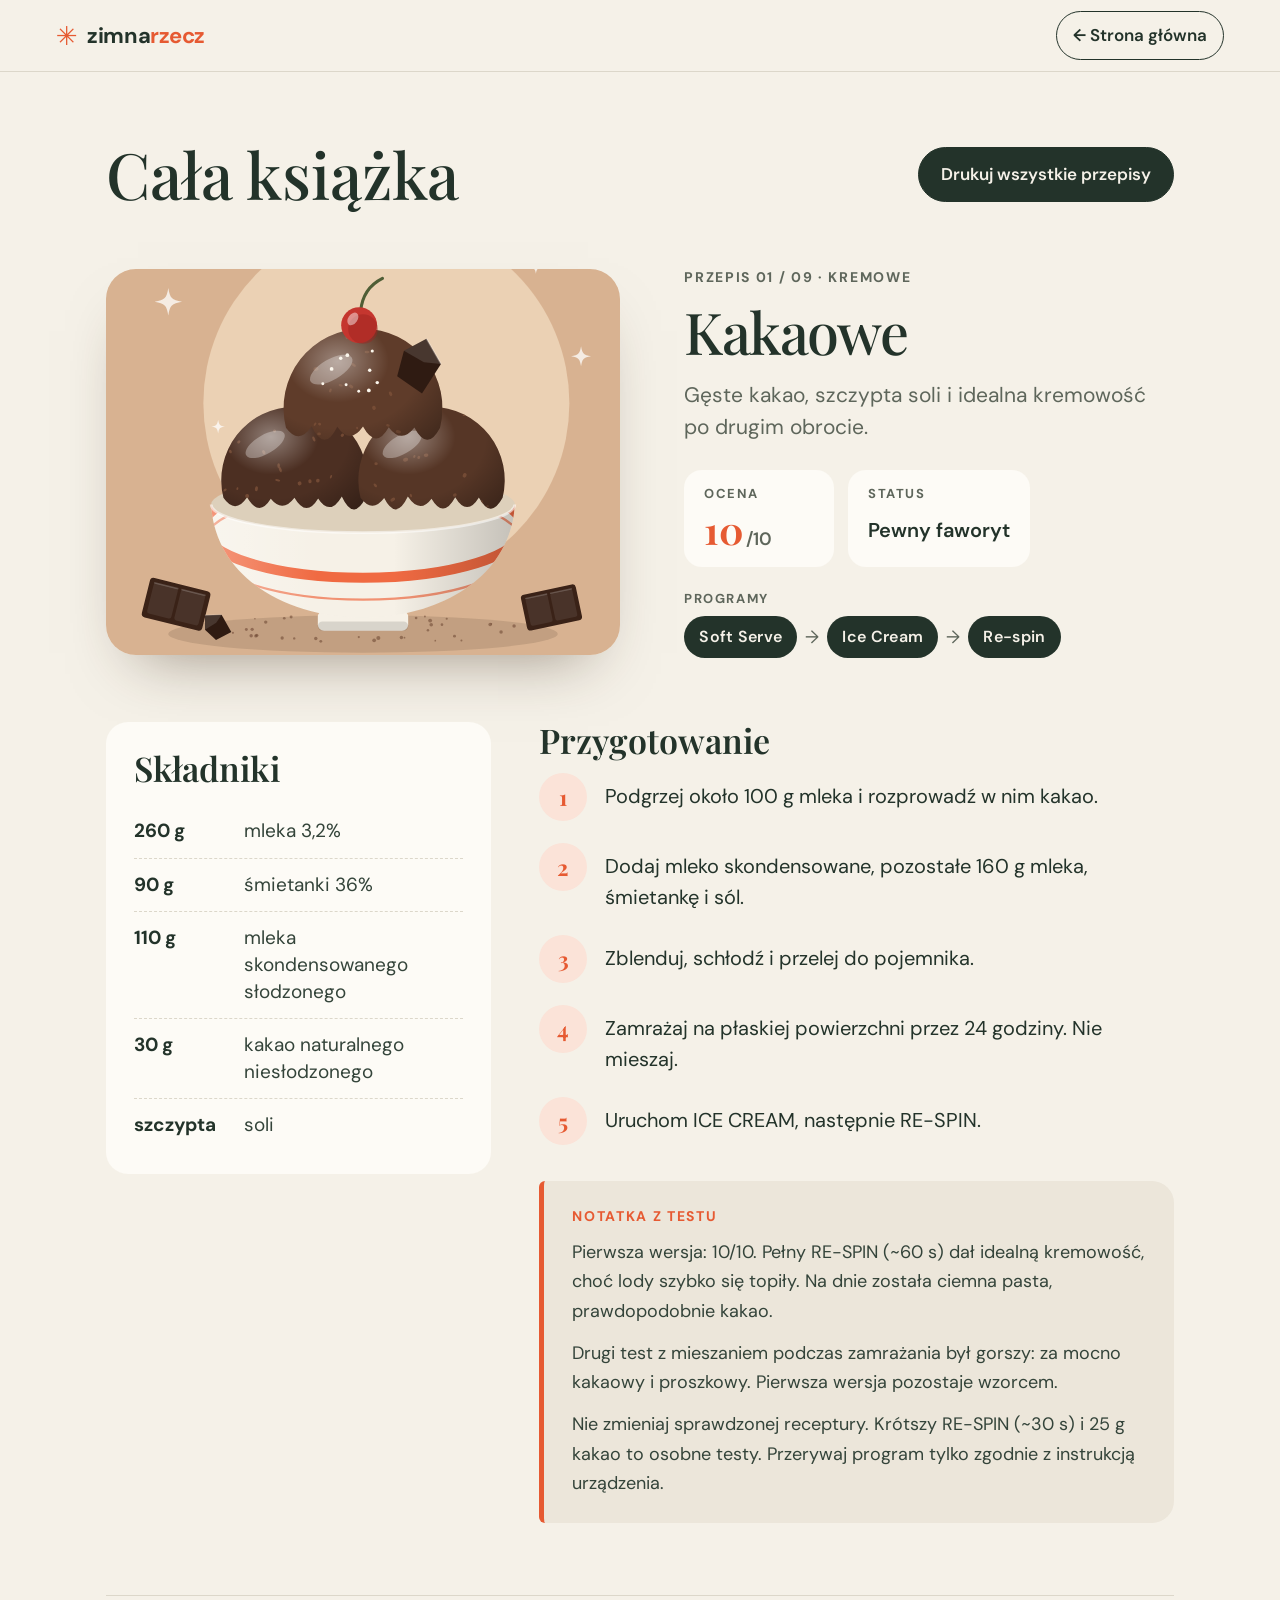
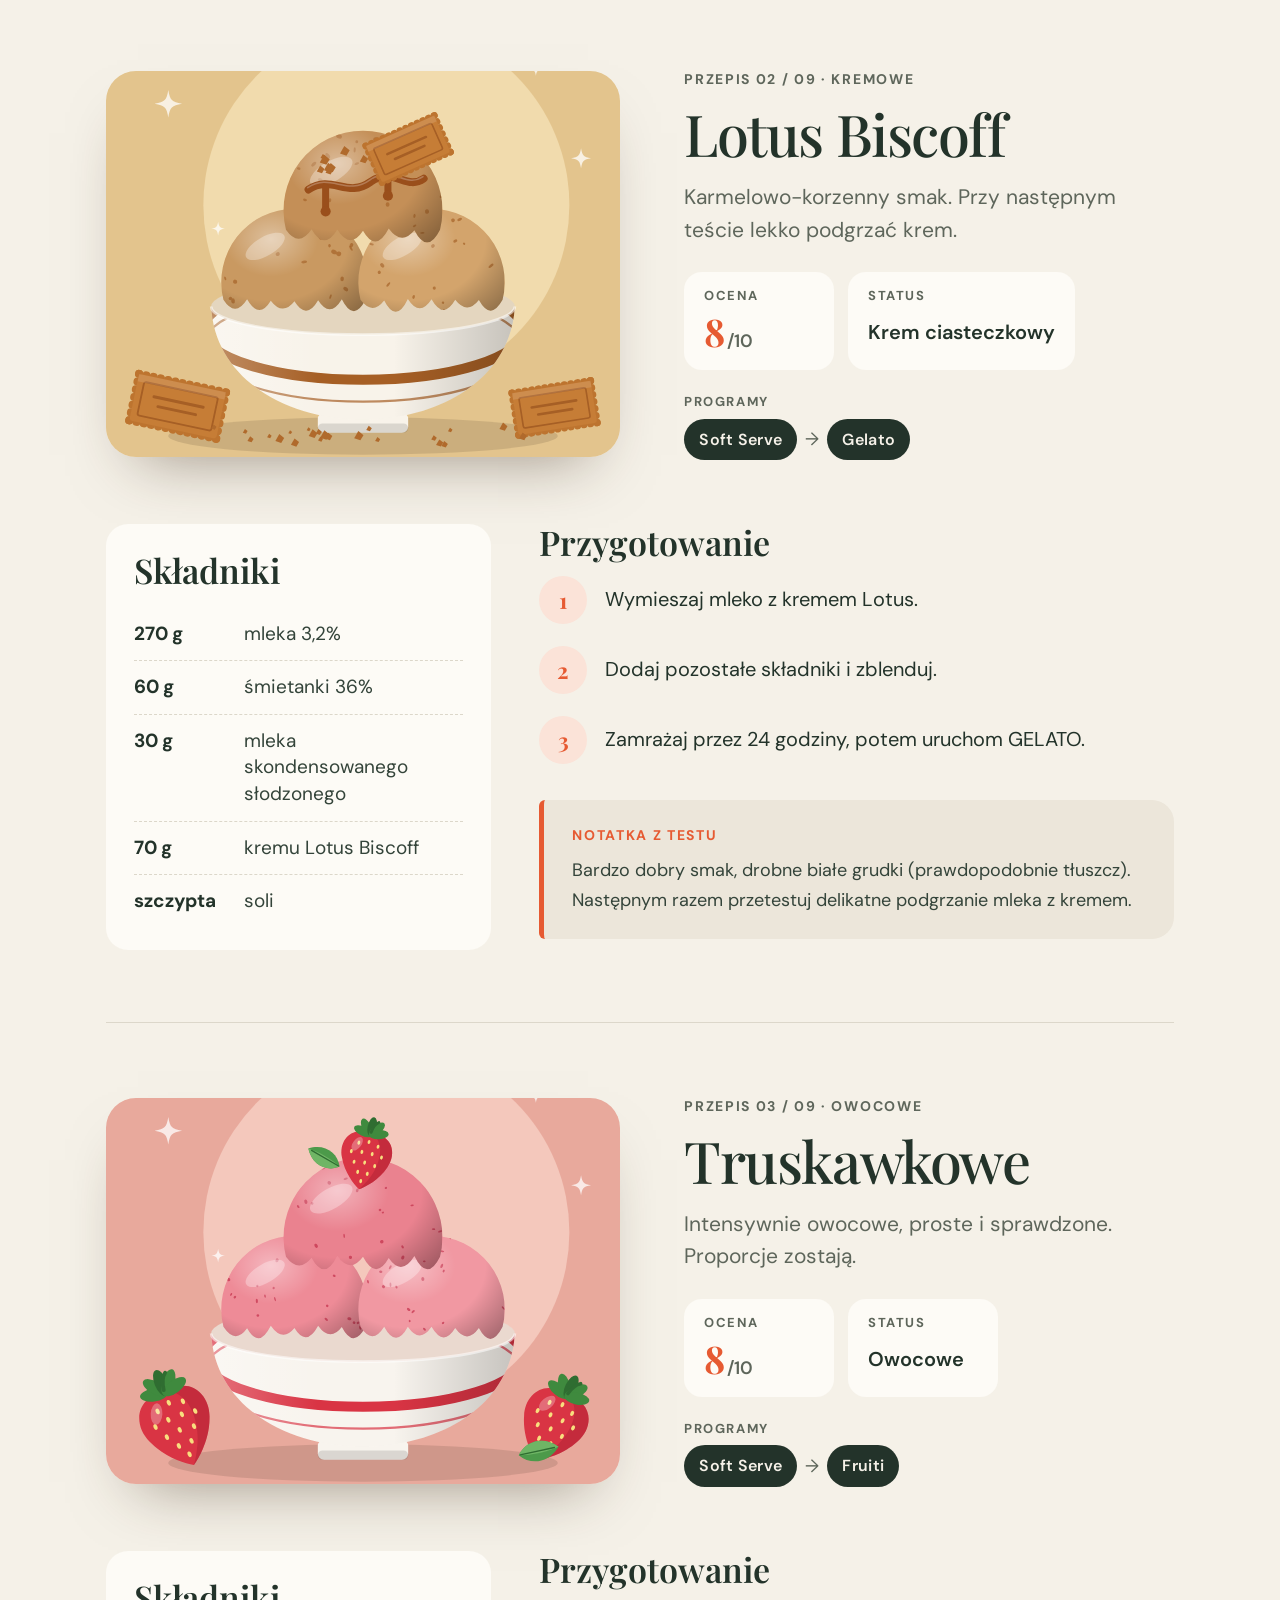
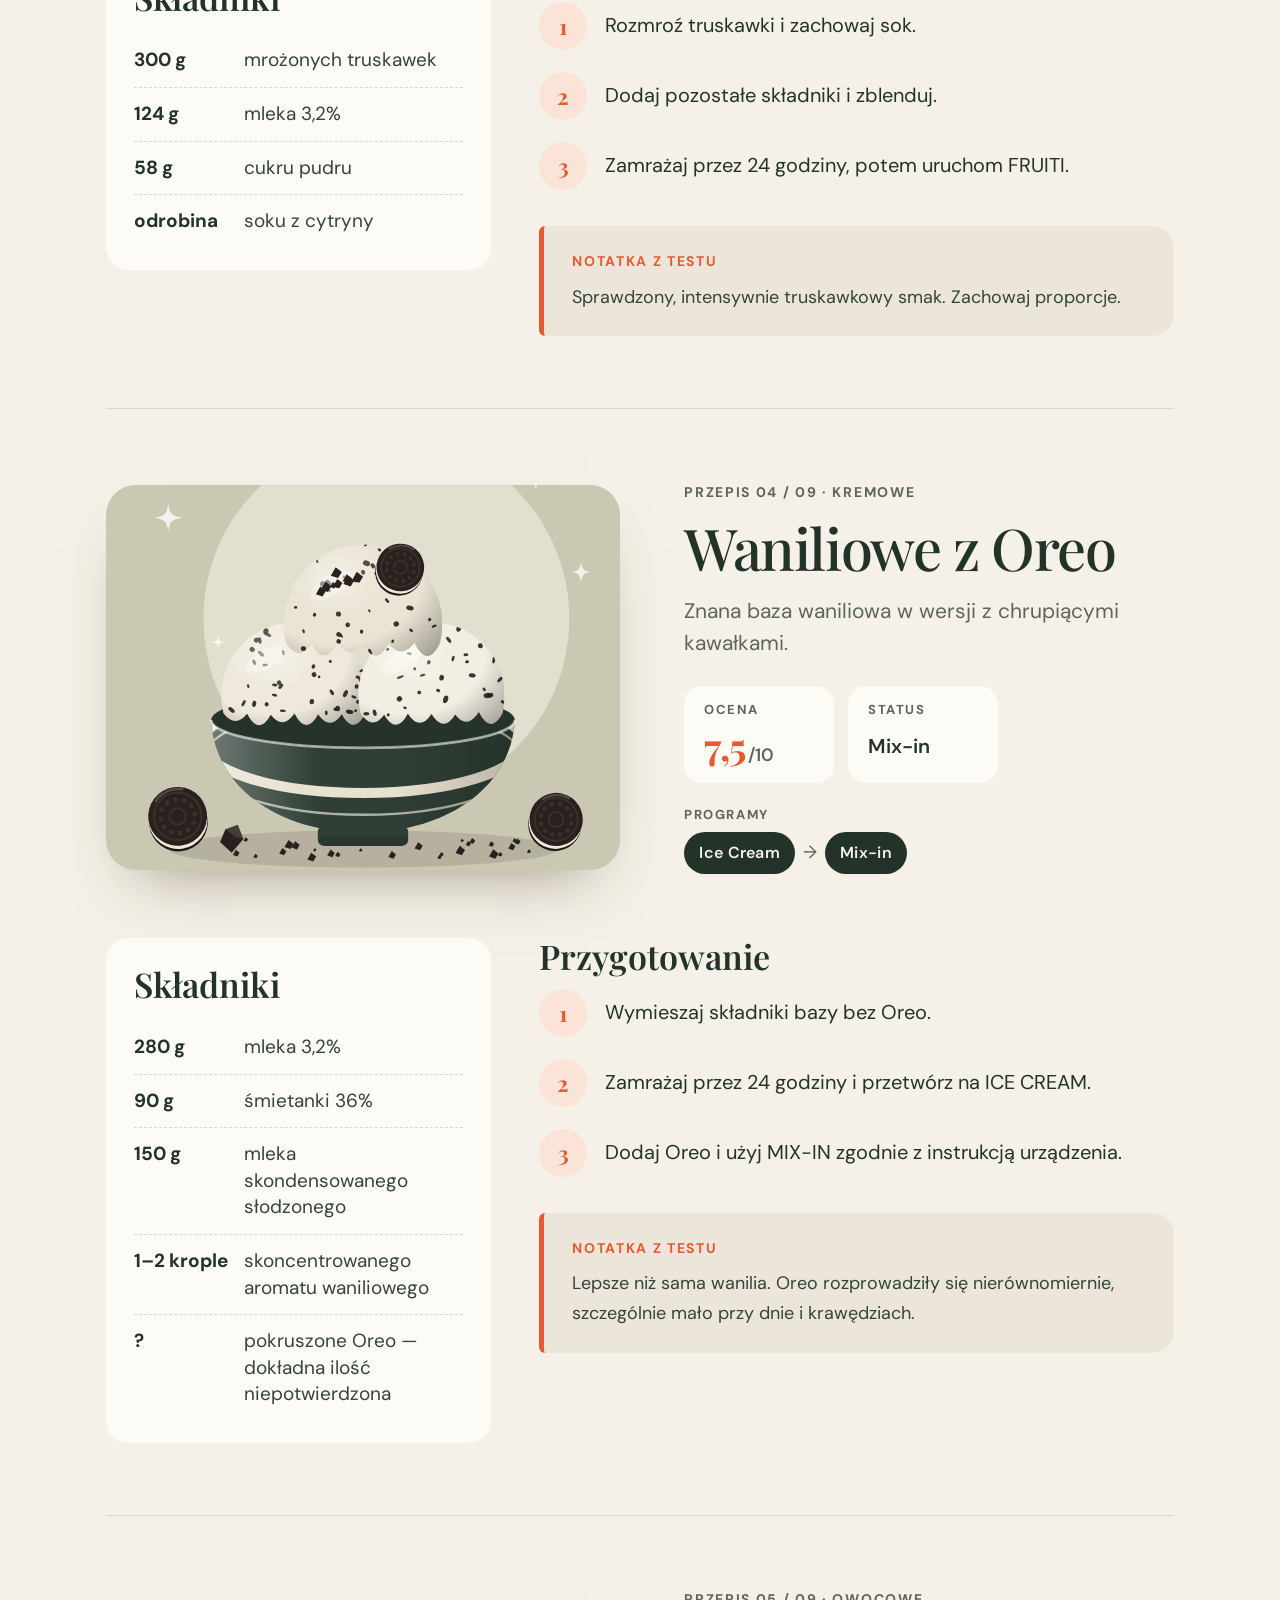
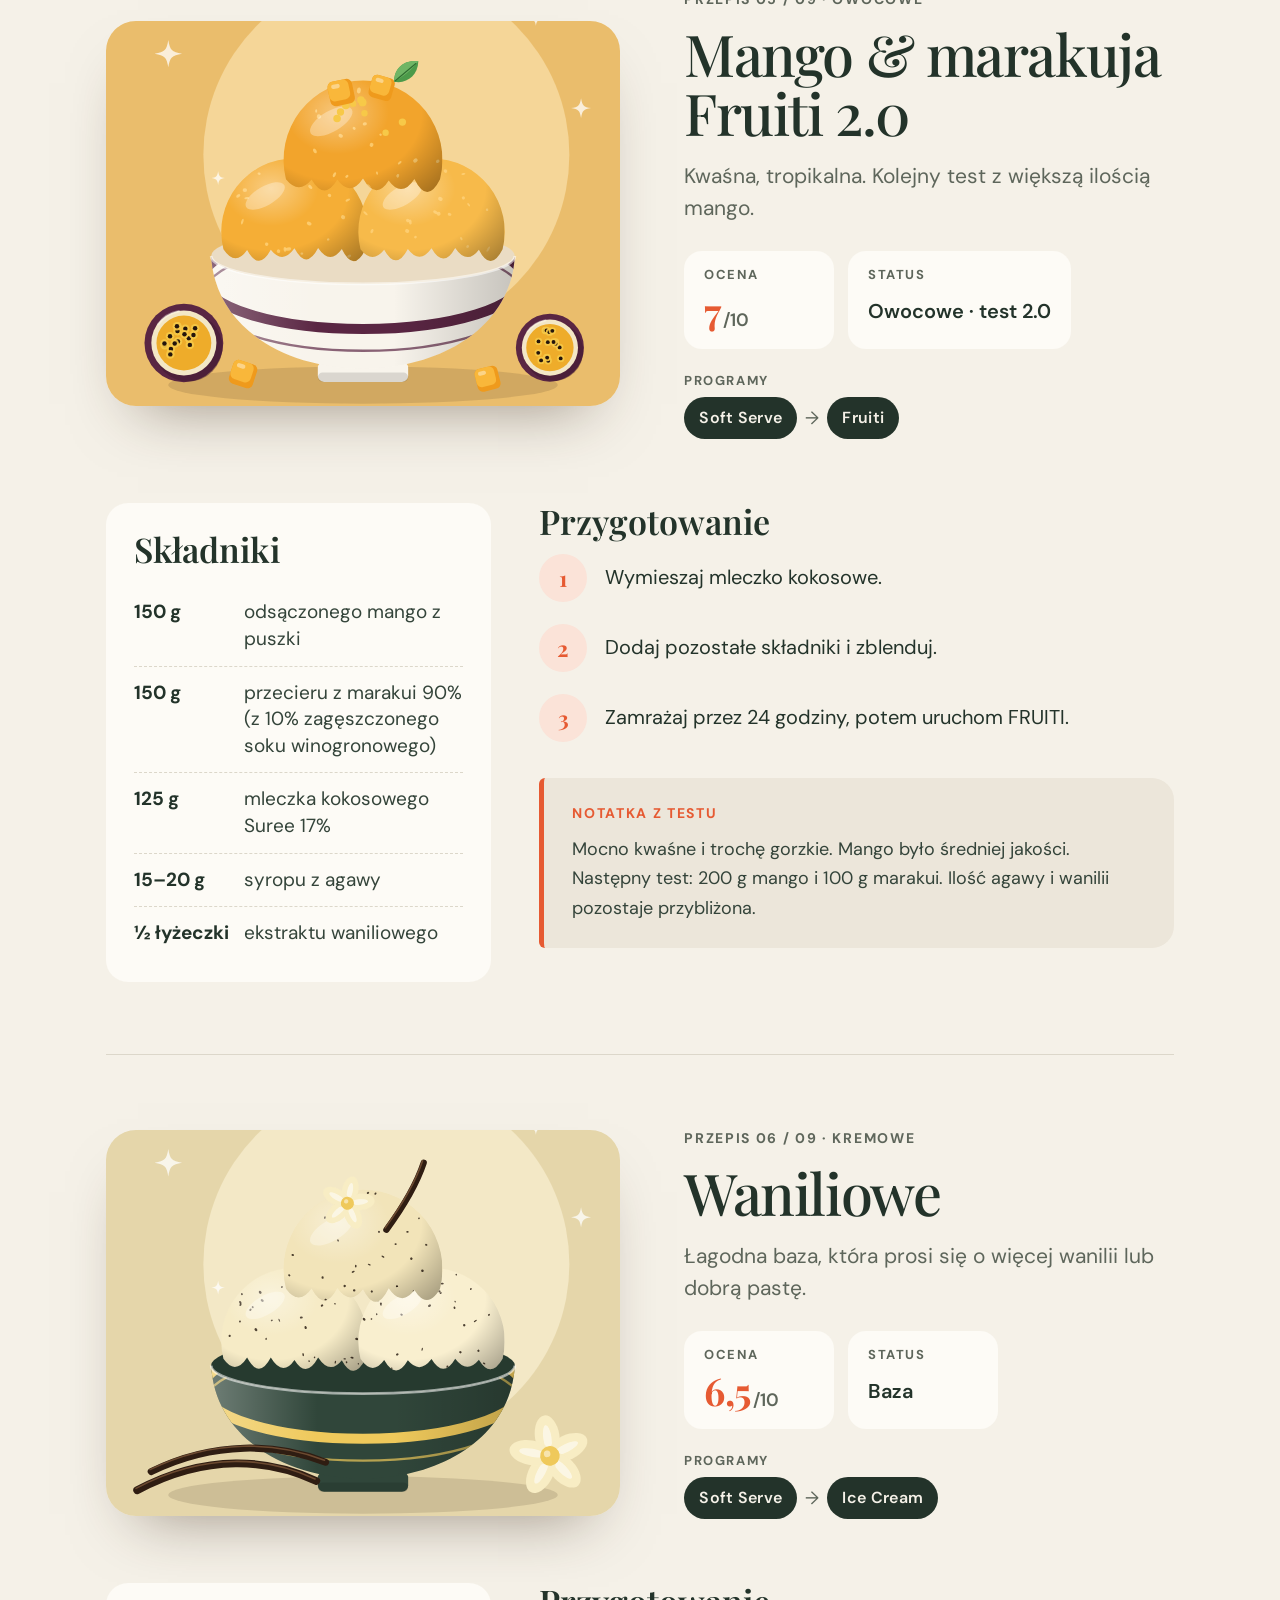
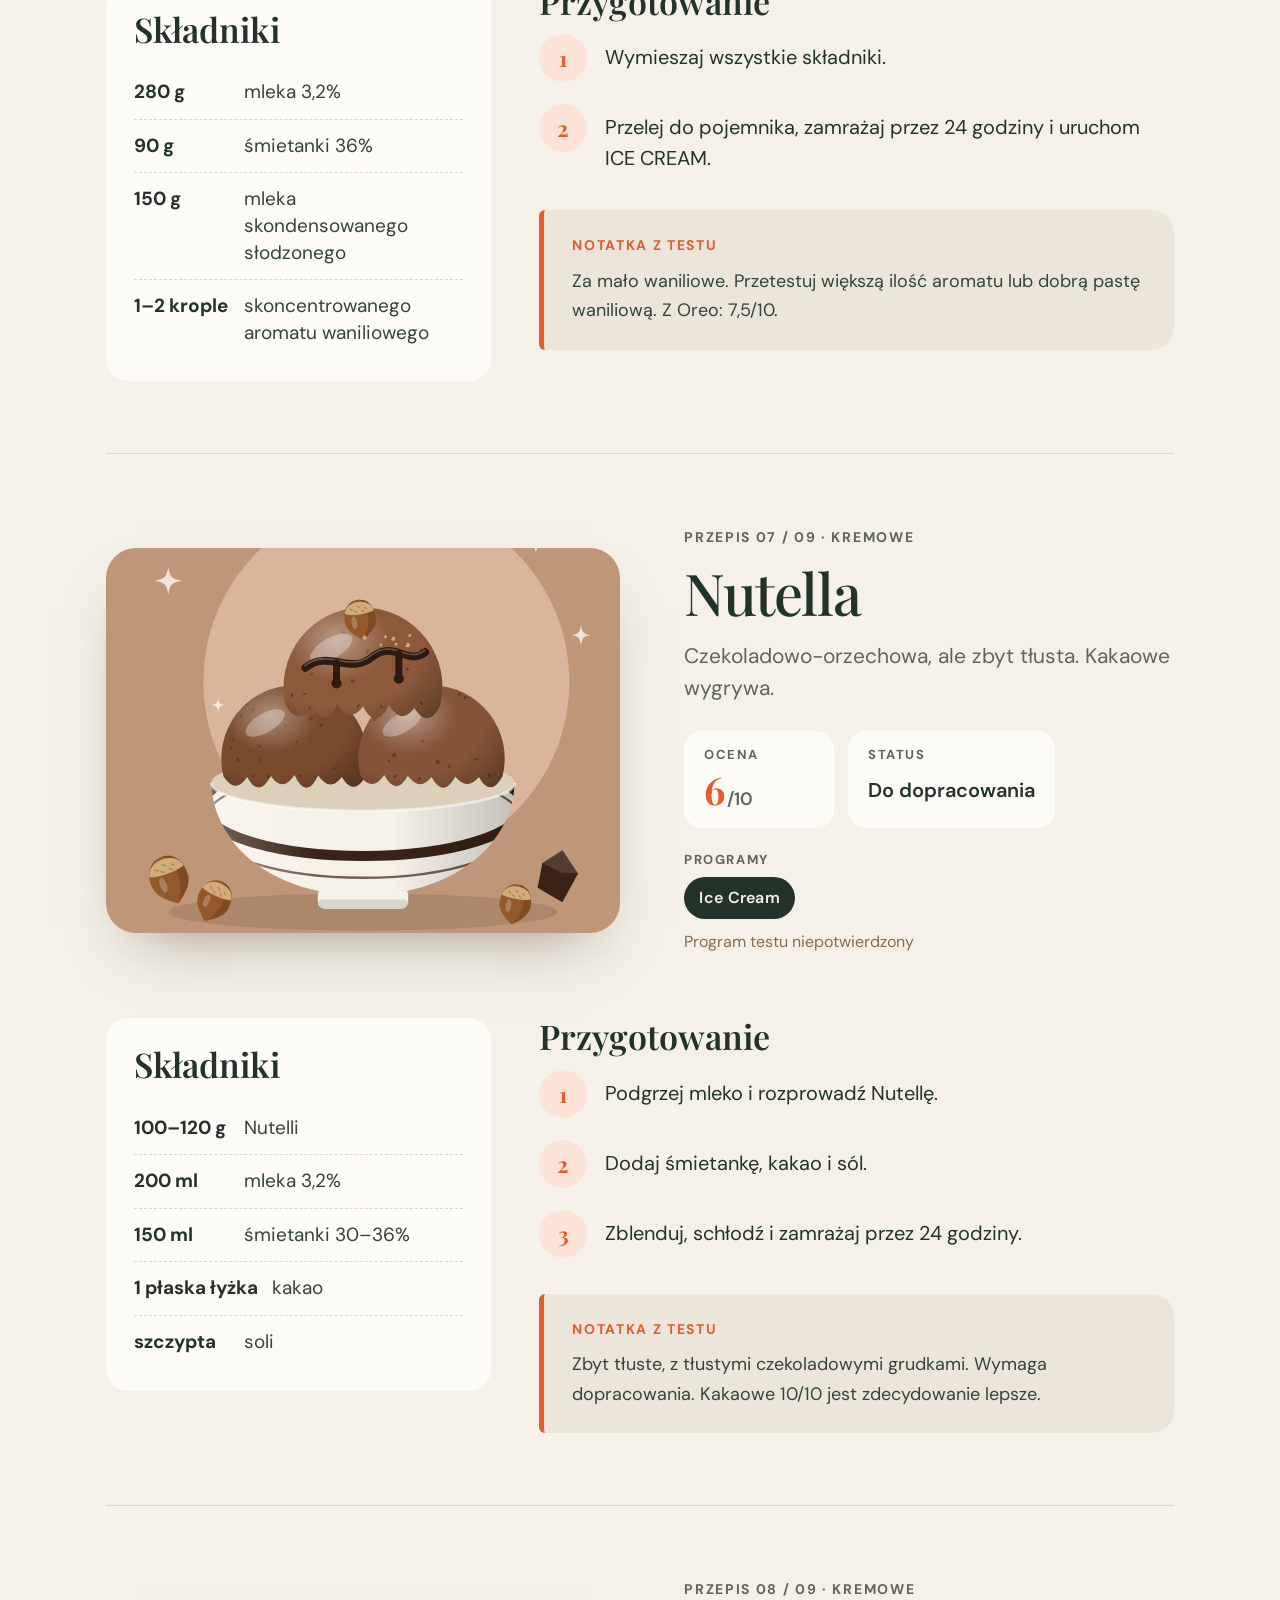
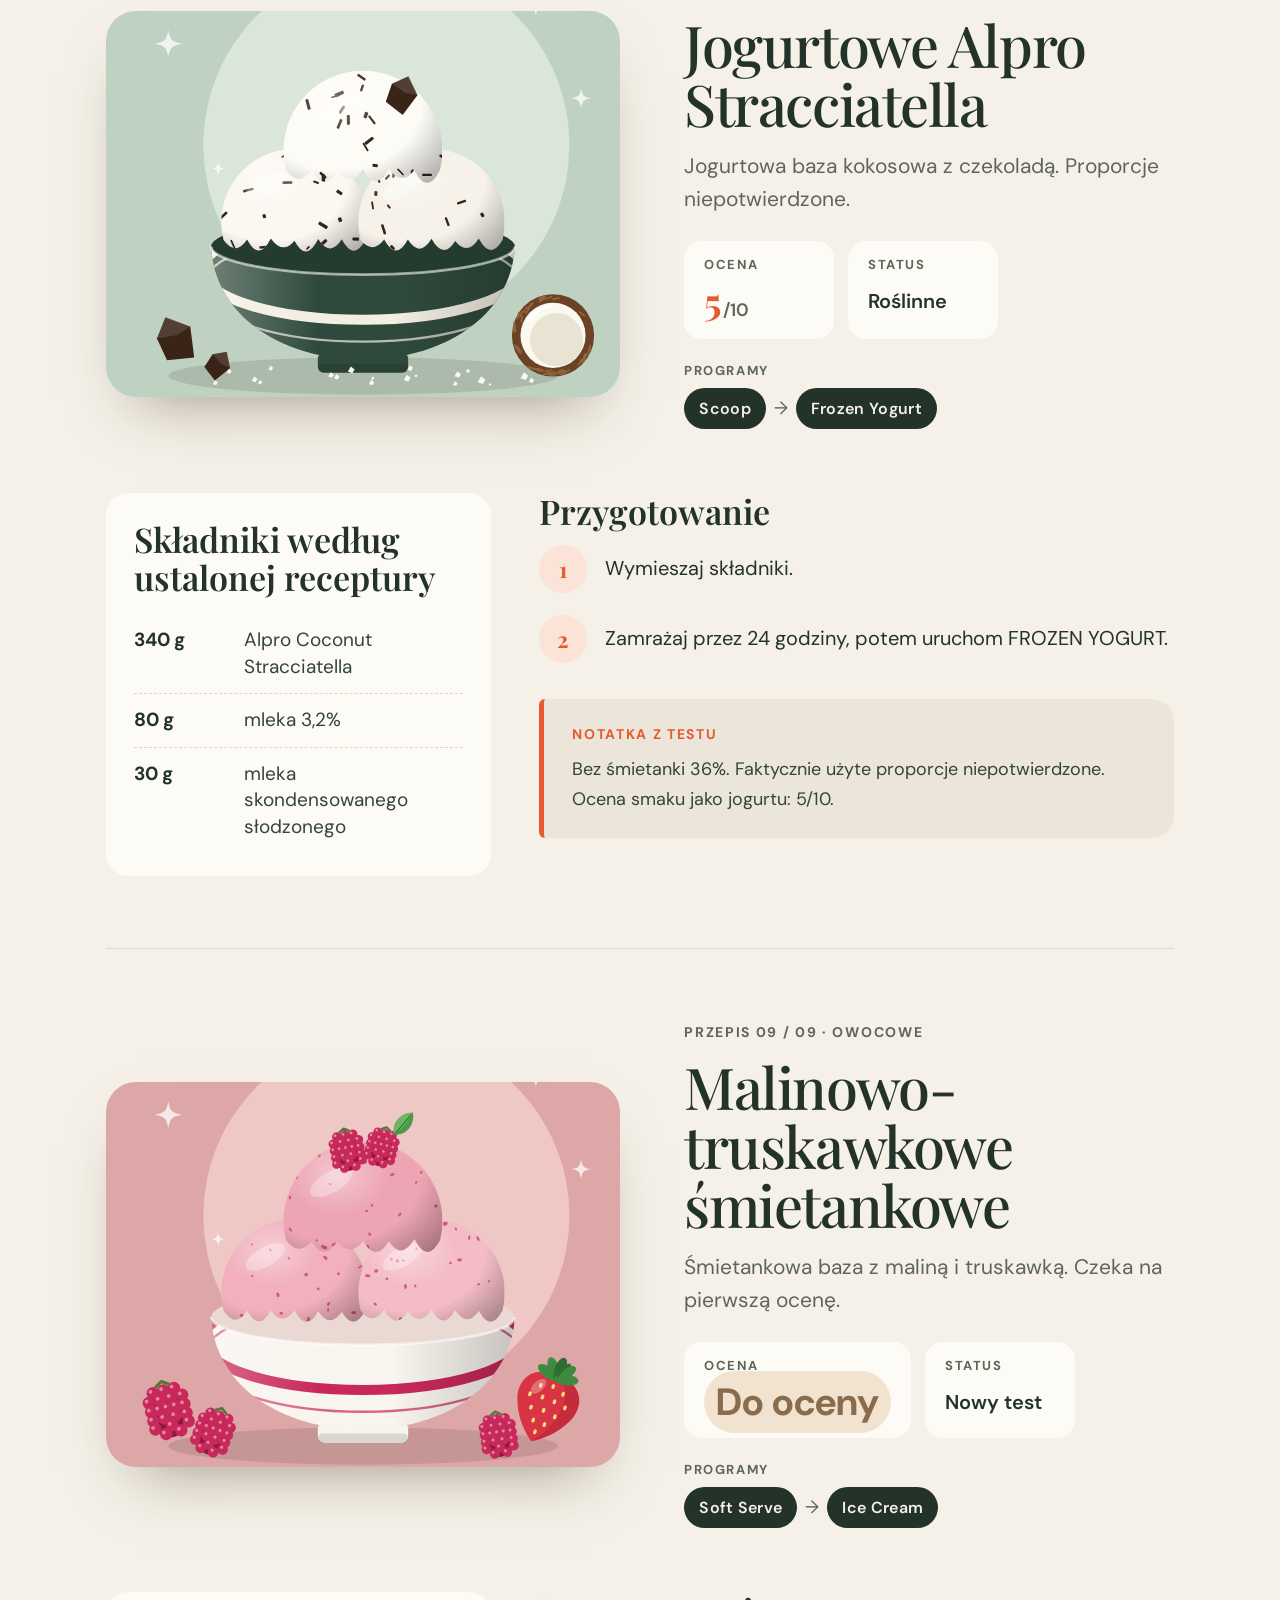
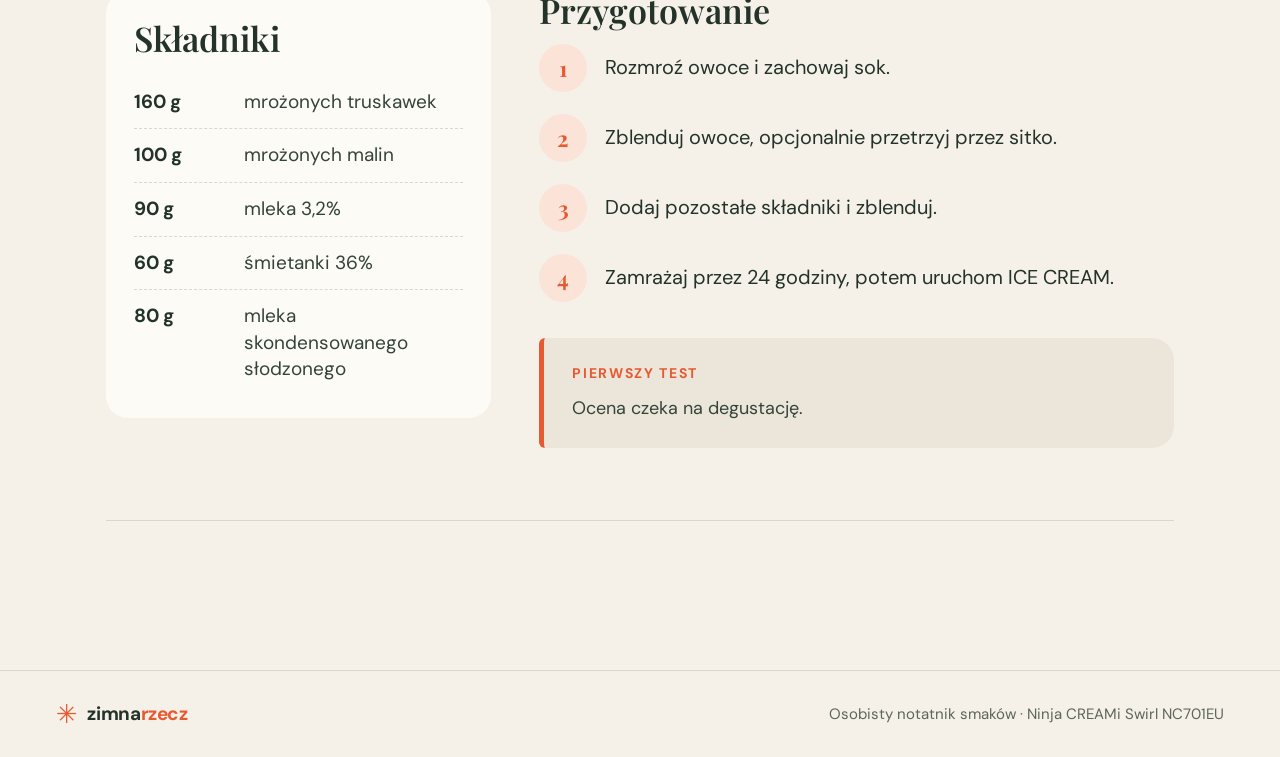
==== ksiazka.html @ de932641 "Give every recipe its own page with illustrations Recipes now live in src/recipes.mjs and build.mjs " ====
<!doctype html>
<html lang="pl">
<head>
  <meta charset="utf-8">
  <meta name="viewport" content="width=device-width, initial-scale=1">
  <meta name="robots" content="noindex, nofollow">
  <meta name="theme-color" content="#f5f1e8">
  <meta name="description" content="Wszystkie przepisy na jednej stronie do druku.">
  <title>Cała książka — książka lodów</title>
  <link rel="icon" href="/img/kakaowe.svg" type="image/svg+xml">
  <link rel="preconnect" href="https://fonts.googleapis.com">
  <link rel="preconnect" href="https://fonts.gstatic.com" crossorigin>
  <link href="https://fonts.googleapis.com/css2?family=DM+Sans:opsz,wght@9..40,400;9..40,500;9..40,600;9..40,700&family=Playfair+Display:ital,wght@0,500;0,600;0,700;1,500&display=swap" rel="stylesheet">
  <link rel="stylesheet" href="/style.css">
</head>
<body class="is-book">

  <header class="topbar">
    <a class="brand" href="/" aria-label="Książka lodów, strona główna"><span class="brand-mark" aria-hidden="true">✳</span><span>zimna<em>rzecz</em></span></a>
    <a class="back" href="/"><span aria-hidden="true">←</span> Strona główna</a>
  </header>
  <main class="book">
    <div class="book-head">
      <h1>Cała książka</h1>
      <button class="button-solid" type="button" data-print>Drukuj wszystkie przepisy</button>
    </div>
    <article class="recipe" id="kakaowe">
    <header class="recipe-hero">
      <div class="recipe-art"><img src="/img/kakaowe.svg" alt="Ilustracja: Kakaowe" width="800" height="600"></div>
      <div class="recipe-intro">
        <p class="eyebrow">Przepis 01 / 09 · Kremowe</p>
        <h2 class="recipe-title">Kakaowe</h2>
        <p class="recipe-lede">Gęste kakao, szczypta soli i idealna kremowość po drugim obrocie.</p>
        <div class="recipe-facts">
          <div class="fact"><span class="fact-label">Ocena</span><span class="score">10<small>/10</small></span></div>
          <div class="fact"><span class="fact-label">Status</span><span class="fact-value">Pewny faworyt</span></div>
        </div>
        <div class="programs"><span class="fact-label">Programy</span><div class="chips"><span class="chip">Soft Serve</span><span class="chip-arrow" aria-hidden="true">→</span><span class="chip">Ice Cream</span><span class="chip-arrow" aria-hidden="true">→</span><span class="chip">Re-spin</span></div></div>
      </div>
    </header>

    <div class="recipe-body">
      <section class="panel ingredients">
        <h2>Składniki</h2>
        <ul class="ing-list">
          <li><span class="ing-amount">260 g</span><span class="ing-item">mleka 3,2%</span></li>
          <li><span class="ing-amount">90 g</span><span class="ing-item">śmietanki 36%</span></li>
          <li><span class="ing-amount">110 g</span><span class="ing-item">mleka skondensowanego słodzonego</span></li>
          <li><span class="ing-amount">30 g</span><span class="ing-item">kakao naturalnego niesłodzonego</span></li>
          <li><span class="ing-amount">szczypta</span><span class="ing-item">soli</span></li>
        </ul>
        
      </section>
      <section class="method">
        <h2>Przygotowanie</h2>
        <ol class="steps">
          <li><span>Podgrzej około 100 g mleka i rozprowadź w nim kakao.</span></li>
          <li><span>Dodaj mleko skondensowane, pozostałe 160 g mleka, śmietankę i sól.</span></li>
          <li><span>Zblenduj, schłodź i przelej do pojemnika.</span></li>
          <li><span>Zamrażaj na płaskiej powierzchni przez 24 godziny. Nie mieszaj.</span></li>
          <li><span>Uruchom ICE CREAM, następnie RE-SPIN.</span></li>
        </ol>
        <aside class="note">
          <h3>Notatka z testu</h3>
          <p>Pierwsza wersja: 10/10. Pełny RE-SPIN (~60 s) dał idealną kremowość, choć lody szybko się topiły. Na dnie została ciemna pasta, prawdopodobnie kakao.</p>
          <p>Drugi test z mieszaniem podczas zamrażania był gorszy: za mocno kakaowy i proszkowy. Pierwsza wersja pozostaje wzorcem.</p>
          <p>Nie zmieniaj sprawdzonej receptury. Krótszy RE-SPIN (~30 s) i 25 g kakao to osobne testy. Przerywaj program tylko zgodnie z instrukcją urządzenia.</p>
        </aside>
      </section>
    </div>
  </article>
    <article class="recipe" id="lotus">
    <header class="recipe-hero">
      <div class="recipe-art"><img src="/img/lotus.svg" alt="Ilustracja: Lotus Biscoff" width="800" height="600"></div>
      <div class="recipe-intro">
        <p class="eyebrow">Przepis 02 / 09 · Kremowe</p>
        <h2 class="recipe-title">Lotus Biscoff</h2>
        <p class="recipe-lede">Karmelowo-korzenny smak. Przy następnym teście lekko podgrzać krem.</p>
        <div class="recipe-facts">
          <div class="fact"><span class="fact-label">Ocena</span><span class="score">8<small>/10</small></span></div>
          <div class="fact"><span class="fact-label">Status</span><span class="fact-value">Krem ciasteczkowy</span></div>
        </div>
        <div class="programs"><span class="fact-label">Programy</span><div class="chips"><span class="chip">Soft Serve</span><span class="chip-arrow" aria-hidden="true">→</span><span class="chip">Gelato</span></div></div>
      </div>
    </header>

    <div class="recipe-body">
      <section class="panel ingredients">
        <h2>Składniki</h2>
        <ul class="ing-list">
          <li><span class="ing-amount">270 g</span><span class="ing-item">mleka 3,2%</span></li>
          <li><span class="ing-amount">60 g</span><span class="ing-item">śmietanki 36%</span></li>
          <li><span class="ing-amount">30 g</span><span class="ing-item">mleka skondensowanego słodzonego</span></li>
          <li><span class="ing-amount">70 g</span><span class="ing-item">kremu Lotus Biscoff</span></li>
          <li><span class="ing-amount">szczypta</span><span class="ing-item">soli</span></li>
        </ul>
        
      </section>
      <section class="method">
        <h2>Przygotowanie</h2>
        <ol class="steps">
          <li><span>Wymieszaj mleko z kremem Lotus.</span></li>
          <li><span>Dodaj pozostałe składniki i zblenduj.</span></li>
          <li><span>Zamrażaj przez 24 godziny, potem uruchom GELATO.</span></li>
        </ol>
        <aside class="note">
          <h3>Notatka z testu</h3>
          <p>Bardzo dobry smak, drobne białe grudki (prawdopodobnie tłuszcz). Następnym razem przetestuj delikatne podgrzanie mleka z kremem.</p>
        </aside>
      </section>
    </div>
  </article>
    <article class="recipe" id="truskawkowe">
    <header class="recipe-hero">
      <div class="recipe-art"><img src="/img/truskawkowe.svg" alt="Ilustracja: Truskawkowe" width="800" height="600"></div>
      <div class="recipe-intro">
        <p class="eyebrow">Przepis 03 / 09 · Owocowe</p>
        <h2 class="recipe-title">Truskawkowe</h2>
        <p class="recipe-lede">Intensywnie owocowe, proste i sprawdzone. Proporcje zostają.</p>
        <div class="recipe-facts">
          <div class="fact"><span class="fact-label">Ocena</span><span class="score">8<small>/10</small></span></div>
          <div class="fact"><span class="fact-label">Status</span><span class="fact-value">Owocowe</span></div>
        </div>
        <div class="programs"><span class="fact-label">Programy</span><div class="chips"><span class="chip">Soft Serve</span><span class="chip-arrow" aria-hidden="true">→</span><span class="chip">Fruiti</span></div></div>
      </div>
    </header>

    <div class="recipe-body">
      <section class="panel ingredients">
        <h2>Składniki</h2>
        <ul class="ing-list">
          <li><span class="ing-amount">300 g</span><span class="ing-item">mrożonych truskawek</span></li>
          <li><span class="ing-amount">124 g</span><span class="ing-item">mleka 3,2%</span></li>
          <li><span class="ing-amount">58 g</span><span class="ing-item">cukru pudru</span></li>
          <li><span class="ing-amount">odrobina</span><span class="ing-item">soku z cytryny</span></li>
        </ul>
        
      </section>
      <section class="method">
        <h2>Przygotowanie</h2>
        <ol class="steps">
          <li><span>Rozmroź truskawki i zachowaj sok.</span></li>
          <li><span>Dodaj pozostałe składniki i zblenduj.</span></li>
          <li><span>Zamrażaj przez 24 godziny, potem uruchom FRUITI.</span></li>
        </ol>
        <aside class="note">
          <h3>Notatka z testu</h3>
          <p>Sprawdzony, intensywnie truskawkowy smak. Zachowaj proporcje.</p>
        </aside>
      </section>
    </div>
  </article>
    <article class="recipe" id="oreo">
    <header class="recipe-hero">
      <div class="recipe-art"><img src="/img/oreo.svg" alt="Ilustracja: Waniliowe z Oreo" width="800" height="600"></div>
      <div class="recipe-intro">
        <p class="eyebrow">Przepis 04 / 09 · Kremowe</p>
        <h2 class="recipe-title">Waniliowe z Oreo</h2>
        <p class="recipe-lede">Znana baza waniliowa w wersji z chrupiącymi kawałkami.</p>
        <div class="recipe-facts">
          <div class="fact"><span class="fact-label">Ocena</span><span class="score">7,5<small>/10</small></span></div>
          <div class="fact"><span class="fact-label">Status</span><span class="fact-value">Mix-in</span></div>
        </div>
        <div class="programs"><span class="fact-label">Programy</span><div class="chips"><span class="chip">Ice Cream</span><span class="chip-arrow" aria-hidden="true">→</span><span class="chip">Mix-in</span></div></div>
      </div>
    </header>

    <div class="recipe-body">
      <section class="panel ingredients">
        <h2>Składniki</h2>
        <ul class="ing-list">
          <li><span class="ing-amount">280 g</span><span class="ing-item">mleka 3,2%</span></li>
          <li><span class="ing-amount">90 g</span><span class="ing-item">śmietanki 36%</span></li>
          <li><span class="ing-amount">150 g</span><span class="ing-item">mleka skondensowanego słodzonego</span></li>
          <li><span class="ing-amount">1–2 krople</span><span class="ing-item">skoncentrowanego aromatu waniliowego</span></li>
          <li><span class="ing-amount">?</span><span class="ing-item">pokruszone Oreo — dokładna ilość niepotwierdzona</span></li>
        </ul>
        
      </section>
      <section class="method">
        <h2>Przygotowanie</h2>
        <ol class="steps">
          <li><span>Wymieszaj składniki bazy bez Oreo.</span></li>
          <li><span>Zamrażaj przez 24 godziny i przetwórz na ICE CREAM.</span></li>
          <li><span>Dodaj Oreo i użyj MIX-IN zgodnie z instrukcją urządzenia.</span></li>
        </ol>
        <aside class="note">
          <h3>Notatka z testu</h3>
          <p>Lepsze niż sama wanilia. Oreo rozprowadziły się nierównomiernie, szczególnie mało przy dnie i krawędziach.</p>
        </aside>
      </section>
    </div>
  </article>
    <article class="recipe" id="mango">
    <header class="recipe-hero">
      <div class="recipe-art"><img src="/img/mango.svg" alt="Ilustracja: Mango &amp; marakuja" width="800" height="600"></div>
      <div class="recipe-intro">
        <p class="eyebrow">Przepis 05 / 09 · Owocowe</p>
        <h2 class="recipe-title">Mango &amp; marakuja Fruiti 2.0</h2>
        <p class="recipe-lede">Kwaśna, tropikalna. Kolejny test z większą ilością mango.</p>
        <div class="recipe-facts">
          <div class="fact"><span class="fact-label">Ocena</span><span class="score">7<small>/10</small></span></div>
          <div class="fact"><span class="fact-label">Status</span><span class="fact-value">Owocowe · test 2.0</span></div>
        </div>
        <div class="programs"><span class="fact-label">Programy</span><div class="chips"><span class="chip">Soft Serve</span><span class="chip-arrow" aria-hidden="true">→</span><span class="chip">Fruiti</span></div></div>
      </div>
    </header>

    <div class="recipe-body">
      <section class="panel ingredients">
        <h2>Składniki</h2>
        <ul class="ing-list">
          <li><span class="ing-amount">150 g</span><span class="ing-item">odsączonego mango z puszki</span></li>
          <li><span class="ing-amount">150 g</span><span class="ing-item">przecieru z marakui 90% (z 10% zagęszczonego soku winogronowego)</span></li>
          <li><span class="ing-amount">125 g</span><span class="ing-item">mleczka kokosowego Suree 17%</span></li>
          <li><span class="ing-amount">15–20 g</span><span class="ing-item">syropu z agawy</span></li>
          <li><span class="ing-amount">½ łyżeczki</span><span class="ing-item">ekstraktu waniliowego</span></li>
        </ul>
        
      </section>
      <section class="method">
        <h2>Przygotowanie</h2>
        <ol class="steps">
          <li><span>Wymieszaj mleczko kokosowe.</span></li>
          <li><span>Dodaj pozostałe składniki i zblenduj.</span></li>
          <li><span>Zamrażaj przez 24 godziny, potem uruchom FRUITI.</span></li>
        </ol>
        <aside class="note">
          <h3>Notatka z testu</h3>
          <p>Mocno kwaśne i trochę gorzkie. Mango było średniej jakości. Następny test: 200 g mango i 100 g marakui. Ilość agawy i wanilii pozostaje przybliżona.</p>
        </aside>
      </section>
    </div>
  </article>
    <article class="recipe" id="wanilia">
    <header class="recipe-hero">
      <div class="recipe-art"><img src="/img/wanilia.svg" alt="Ilustracja: Waniliowe" width="800" height="600"></div>
      <div class="recipe-intro">
        <p class="eyebrow">Przepis 06 / 09 · Kremowe</p>
        <h2 class="recipe-title">Waniliowe</h2>
        <p class="recipe-lede">Łagodna baza, która prosi się o więcej wanilii lub dobrą pastę.</p>
        <div class="recipe-facts">
          <div class="fact"><span class="fact-label">Ocena</span><span class="score">6,5<small>/10</small></span></div>
          <div class="fact"><span class="fact-label">Status</span><span class="fact-value">Baza</span></div>
        </div>
        <div class="programs"><span class="fact-label">Programy</span><div class="chips"><span class="chip">Soft Serve</span><span class="chip-arrow" aria-hidden="true">→</span><span class="chip">Ice Cream</span></div></div>
      </div>
    </header>

    <div class="recipe-body">
      <section class="panel ingredients">
        <h2>Składniki</h2>
        <ul class="ing-list">
          <li><span class="ing-amount">280 g</span><span class="ing-item">mleka 3,2%</span></li>
          <li><span class="ing-amount">90 g</span><span class="ing-item">śmietanki 36%</span></li>
          <li><span class="ing-amount">150 g</span><span class="ing-item">mleka skondensowanego słodzonego</span></li>
          <li><span class="ing-amount">1–2 krople</span><span class="ing-item">skoncentrowanego aromatu waniliowego</span></li>
        </ul>
        
      </section>
      <section class="method">
        <h2>Przygotowanie</h2>
        <ol class="steps">
          <li><span>Wymieszaj wszystkie składniki.</span></li>
          <li><span>Przelej do pojemnika, zamrażaj przez 24 godziny i uruchom ICE CREAM.</span></li>
        </ol>
        <aside class="note">
          <h3>Notatka z testu</h3>
          <p>Za mało waniliowe. Przetestuj większą ilość aromatu lub dobrą pastę waniliową. Z Oreo: 7,5/10.</p>
        </aside>
      </section>
    </div>
  </article>
    <article class="recipe" id="nutella">
    <header class="recipe-hero">
      <div class="recipe-art"><img src="/img/nutella.svg" alt="Ilustracja: Nutella" width="800" height="600"></div>
      <div class="recipe-intro">
        <p class="eyebrow">Przepis 07 / 09 · Kremowe</p>
        <h2 class="recipe-title">Nutella</h2>
        <p class="recipe-lede">Czekoladowo-orzechowa, ale zbyt tłusta. Kakaowe wygrywa.</p>
        <div class="recipe-facts">
          <div class="fact"><span class="fact-label">Ocena</span><span class="score">6<small>/10</small></span></div>
          <div class="fact"><span class="fact-label">Status</span><span class="fact-value">Do dopracowania</span></div>
        </div>
        <div class="programs"><span class="fact-label">Programy</span><div class="chips"><span class="chip">Ice Cream</span></div><p class="program-note">Program testu niepotwierdzony</p></div>
      </div>
    </header>

    <div class="recipe-body">
      <section class="panel ingredients">
        <h2>Składniki</h2>
        <ul class="ing-list">
          <li><span class="ing-amount">100–120 g</span><span class="ing-item">Nutelli</span></li>
          <li><span class="ing-amount">200 ml</span><span class="ing-item">mleka 3,2%</span></li>
          <li><span class="ing-amount">150 ml</span><span class="ing-item">śmietanki 30–36%</span></li>
          <li><span class="ing-amount">1 płaska łyżka</span><span class="ing-item">kakao</span></li>
          <li><span class="ing-amount">szczypta</span><span class="ing-item">soli</span></li>
        </ul>
        
      </section>
      <section class="method">
        <h2>Przygotowanie</h2>
        <ol class="steps">
          <li><span>Podgrzej mleko i rozprowadź Nutellę.</span></li>
          <li><span>Dodaj śmietankę, kakao i sól.</span></li>
          <li><span>Zblenduj, schłodź i zamrażaj przez 24 godziny.</span></li>
        </ol>
        <aside class="note">
          <h3>Notatka z testu</h3>
          <p>Zbyt tłuste, z tłustymi czekoladowymi grudkami. Wymaga dopracowania. Kakaowe 10/10 jest zdecydowanie lepsze.</p>
        </aside>
      </section>
    </div>
  </article>
    <article class="recipe" id="jogurtowe">
    <header class="recipe-hero">
      <div class="recipe-art"><img src="/img/jogurtowe.svg" alt="Ilustracja: Alpro Stracciatella" width="800" height="600"></div>
      <div class="recipe-intro">
        <p class="eyebrow">Przepis 08 / 09 · Kremowe</p>
        <h2 class="recipe-title">Jogurtowe Alpro Stracciatella</h2>
        <p class="recipe-lede">Jogurtowa baza kokosowa z czekoladą. Proporcje niepotwierdzone.</p>
        <div class="recipe-facts">
          <div class="fact"><span class="fact-label">Ocena</span><span class="score">5<small>/10</small></span></div>
          <div class="fact"><span class="fact-label">Status</span><span class="fact-value">Roślinne</span></div>
        </div>
        <div class="programs"><span class="fact-label">Programy</span><div class="chips"><span class="chip">Scoop</span><span class="chip-arrow" aria-hidden="true">→</span><span class="chip">Frozen Yogurt</span></div></div>
      </div>
    </header>

    <div class="recipe-body">
      <section class="panel ingredients">
        <h2>Składniki według ustalonej receptury</h2>
        <ul class="ing-list">
          <li><span class="ing-amount">340 g</span><span class="ing-item">Alpro Coconut Stracciatella</span></li>
          <li><span class="ing-amount">80 g</span><span class="ing-item">mleka 3,2%</span></li>
          <li><span class="ing-amount">30 g</span><span class="ing-item">mleka skondensowanego słodzonego</span></li>
        </ul>
        
      </section>
      <section class="method">
        <h2>Przygotowanie</h2>
        <ol class="steps">
          <li><span>Wymieszaj składniki.</span></li>
          <li><span>Zamrażaj przez 24 godziny, potem uruchom FROZEN YOGURT.</span></li>
        </ol>
        <aside class="note">
          <h3>Notatka z testu</h3>
          <p>Bez śmietanki 36%. Faktycznie użyte proporcje niepotwierdzone. Ocena smaku jako jogurtu: 5/10.</p>
        </aside>
      </section>
    </div>
  </article>
    <article class="recipe" id="malinowe">
    <header class="recipe-hero">
      <div class="recipe-art"><img src="/img/malinowe.svg" alt="Ilustracja: Malinowo-truskawkowe" width="800" height="600"></div>
      <div class="recipe-intro">
        <p class="eyebrow">Przepis 09 / 09 · Owocowe</p>
        <h2 class="recipe-title">Malinowo-truskawkowe śmietankowe</h2>
        <p class="recipe-lede">Śmietankowa baza z maliną i truskawką. Czeka na pierwszą ocenę.</p>
        <div class="recipe-facts">
          <div class="fact"><span class="fact-label">Ocena</span><span class="score pending">Do oceny</span></div>
          <div class="fact"><span class="fact-label">Status</span><span class="fact-value">Nowy test</span></div>
        </div>
        <div class="programs"><span class="fact-label">Programy</span><div class="chips"><span class="chip">Soft Serve</span><span class="chip-arrow" aria-hidden="true">→</span><span class="chip">Ice Cream</span></div></div>
      </div>
    </header>

    <div class="recipe-body">
      <section class="panel ingredients">
        <h2>Składniki</h2>
        <ul class="ing-list">
          <li><span class="ing-amount">160 g</span><span class="ing-item">mrożonych truskawek</span></li>
          <li><span class="ing-amount">100 g</span><span class="ing-item">mrożonych malin</span></li>
          <li><span class="ing-amount">90 g</span><span class="ing-item">mleka 3,2%</span></li>
          <li><span class="ing-amount">60 g</span><span class="ing-item">śmietanki 36%</span></li>
          <li><span class="ing-amount">80 g</span><span class="ing-item">mleka skondensowanego słodzonego</span></li>
        </ul>
        
      </section>
      <section class="method">
        <h2>Przygotowanie</h2>
        <ol class="steps">
          <li><span>Rozmroź owoce i zachowaj sok.</span></li>
          <li><span>Zblenduj owoce, opcjonalnie przetrzyj przez sitko.</span></li>
          <li><span>Dodaj pozostałe składniki i zblenduj.</span></li>
          <li><span>Zamrażaj przez 24 godziny, potem uruchom ICE CREAM.</span></li>
        </ol>
        <aside class="note">
          <h3>Pierwszy test</h3>
          <p>Ocena czeka na degustację.</p>
        </aside>
      </section>
    </div>
  </article>
  </main>
  <footer class="footer"><a class="brand" href="/" aria-label="Książka lodów, strona główna"><span class="brand-mark" aria-hidden="true">✳</span><span>zimna<em>rzecz</em></span></a><p>Osobisty notatnik smaków · Ninja CREAMi Swirl NC701EU</p></footer>
  <script src="/app.js" defer></script>
</body>
</html>
---- style.css ----
:root {
  --paper: #f5f1e8;
  --card: #fdfbf6;
  --soft: #ece6da;
  --ink: #23332a;
  --text: #34443a;
  --muted: #5e665b;
  --line: #dcd7ca;
  --orange: #e65a32;
  --orange-soft: #fbe3d8;
  --green: #293a31;
  --serif: "Playfair Display", Georgia, serif;
  --sans: "DM Sans", system-ui, -apple-system, Arial, sans-serif;
  --radius: 22px;
  --gutter: clamp(18px, 5vw, 56px);
}

* { box-sizing: border-box; }
html { scroll-behavior: smooth; scroll-padding-top: 90px; -webkit-text-size-adjust: 100%; }
body {
  margin: 0;
  background: var(--paper);
  color: var(--text);
  font-family: var(--sans);
  font-size: 18px;
  line-height: 1.6;
  -webkit-font-smoothing: antialiased;
}
img { display: block; max-width: 100%; height: auto; }
a { color: inherit; }
h1, h2, h3 { color: var(--ink); }
button { font: inherit; }

.eyebrow {
  margin: 0 0 14px;
  color: var(--muted);
  font-size: 14px;
  font-weight: 700;
  letter-spacing: .12em;
  text-transform: uppercase;
}
.eyebrow .dot { display: inline-block; width: 9px; height: 9px; border-radius: 50%; background: var(--orange); margin-right: 10px; vertical-align: 1px; }

/* ---------- pasek ---------- */
.topbar {
  position: sticky; top: 0; z-index: 10;
  display: flex; align-items: center; justify-content: space-between; gap: 16px;
  min-height: 72px; padding: 0 var(--gutter);
  background: rgba(245, 241, 232, .94);
  backdrop-filter: blur(12px);
  border-bottom: 1px solid var(--line);
}
.brand { display: inline-flex; align-items: center; gap: 10px; text-decoration: none; color: var(--ink); font-size: 22px; font-weight: 700; letter-spacing: -.02em; }
.brand em { font-style: normal; color: var(--orange); }
.brand-mark { color: var(--orange); font-size: 26px; line-height: 1; }
.topnav { display: flex; gap: 8px; }
.topnav a, .back {
  text-decoration: none; color: var(--ink); font-size: 17px; font-weight: 600;
  padding: 10px 16px; border-radius: 999px;
}
.topnav a:hover, .back:hover { background: var(--soft); }
.back { border: 1.5px solid var(--ink); }

/* ---------- przyciski ---------- */
.button-ghost, .button-solid {
  display: inline-flex; align-items: center; gap: 8px;
  padding: 13px 22px; border-radius: 999px; cursor: pointer;
  font-size: 17px; font-weight: 600; text-decoration: none;
  border: 1.5px solid var(--ink); background: transparent; color: var(--ink);
}
.button-ghost:hover, .button-solid { background: var(--ink); color: var(--paper); }
.button-solid:hover { background: var(--orange); border-color: var(--orange); }
.button-ghost[aria-pressed="true"] { background: var(--orange); border-color: var(--orange); color: #fff; }

/* ---------- hero ---------- */
.hero {
  display: grid; grid-template-columns: 1fr 1.05fr; gap: clamp(28px, 5vw, 72px); align-items: center;
  max-width: 1240px; margin: 0 auto; padding: clamp(36px, 6vw, 80px) var(--gutter);
}
.hero h1 { font-family: var(--serif); font-weight: 500; font-size: clamp(52px, 7vw, 96px); line-height: .98; letter-spacing: -.03em; margin: 0; }
.hero h1 i, .rules h2 i { color: var(--orange); }
.hero-lede { font-size: 21px; line-height: 1.6; max-width: 460px; margin: 24px 0 32px; color: var(--muted); }
.hero-meta { display: flex; flex-wrap: wrap; gap: 14px 36px; margin: 0; }
.hero-meta div { border-left: 2px solid var(--line); padding-left: 16px; }
.hero-meta dt { font-size: 14px; color: var(--muted); text-transform: uppercase; letter-spacing: .1em; font-weight: 600; }
.hero-meta dd { margin: 2px 0 0; font-family: var(--serif); font-size: 34px; color: var(--ink); line-height: 1.2; }
.hero-meta dd a { text-decoration: none; border-bottom: 2px solid var(--orange); }
.hero-art { position: relative; display: block; border-radius: 32px; overflow: hidden; box-shadow: 0 30px 60px -30px rgba(60, 40, 20, .45); transition: transform .3s; }
.hero-art:hover { transform: rotate(-1deg) scale(1.01); }
.hero-badge {
  position: absolute; left: 20px; bottom: 20px;
  background: var(--card); color: var(--ink); font-weight: 700; font-size: 16px;
  padding: 9px 16px; border-radius: 999px;
}

/* ---------- sekcje ---------- */
.section { max-width: 1240px; margin: 0 auto; padding: clamp(48px, 7vw, 96px) var(--gutter); }
.section-head { display: flex; align-items: end; justify-content: space-between; gap: 20px; flex-wrap: wrap; margin-bottom: 28px; }
.section-head h2 { font-family: var(--serif); font-weight: 500; font-size: clamp(42px, 5vw, 60px); line-height: 1; letter-spacing: -.02em; margin: 0; }

.search { display: flex; align-items: center; gap: 10px; background: var(--card); border: 1.5px solid var(--line); border-radius: 999px; padding: 6px 20px; min-width: min(100%, 340px); }
.search:focus-within { border-color: var(--ink); }
.search span { font-size: 26px; color: var(--muted); }
.search input { border: 0; outline: 0; background: transparent; font: 18px var(--sans); color: var(--ink); padding: 8px 0; width: 100%; }

.filters { display: flex; flex-wrap: wrap; gap: 10px; margin-bottom: 30px; }
.filter { border: 1.5px solid var(--line); background: transparent; color: var(--ink); border-radius: 999px; padding: 10px 20px; font-size: 17px; font-weight: 500; cursor: pointer; }
.filter span { color: var(--muted); margin-left: 6px; font-size: 15px; }
.filter:hover { border-color: var(--ink); }
.filter.is-active { background: var(--ink); border-color: var(--ink); color: var(--paper); }
.filter.is-active span { color: #c4cbbf; }

/* ---------- karty ---------- */
.recipe-grid { display: grid; grid-template-columns: repeat(3, 1fr); gap: 28px; }
.recipe-card {
  display: flex; flex-direction: column; text-decoration: none; color: inherit;
  background: var(--card); border-radius: var(--radius); overflow: hidden;
  box-shadow: 0 1px 0 var(--line); transition: transform .25s, box-shadow .25s;
}
.recipe-card:hover { transform: translateY(-5px); box-shadow: 0 22px 40px -22px rgba(44, 47, 36, .4); }
.recipe-card[hidden] { display: none; }
.card-art { display: block; aspect-ratio: 4 / 3; overflow: hidden; }
.card-art img { width: 100%; height: 100%; object-fit: cover; transition: transform .4s; }
.recipe-card:hover .card-art img { transform: scale(1.04); }
.card-body { display: flex; flex-direction: column; flex: 1; padding: 22px 24px 22px; }
.card-top { display: flex; align-items: center; justify-content: space-between; gap: 12px; }
.card-tag { font-size: 14px; font-weight: 700; letter-spacing: .1em; text-transform: uppercase; color: var(--muted); }
.card-title { font-family: var(--serif); font-size: 30px; font-weight: 600; line-height: 1.15; color: var(--ink); margin: 12px 0 8px; }
.card-lede { font-size: 17px; line-height: 1.55; color: var(--muted); margin-bottom: 20px; }
.card-foot { margin-top: auto; display: flex; align-items: center; justify-content: space-between; gap: 12px; flex-wrap: wrap; border-top: 1px solid var(--line); padding-top: 16px; font-size: 15px; font-weight: 600; color: var(--muted); }
.card-go { color: var(--ink); }
.recipe-card:hover .card-go { color: var(--orange); }

.score { font-family: var(--serif); font-size: 26px; font-weight: 700; color: var(--orange); line-height: 1; white-space: nowrap; }
.score small { font-family: var(--sans); font-size: 15px; font-weight: 600; color: var(--muted); margin-left: 2px; }
.score.pending { font-family: var(--sans); font-size: 15px; font-weight: 700; color: #8a6c4c; background: #f1e3cf; padding: 6px 12px; border-radius: 999px; }

.empty { font-size: 19px; color: var(--muted); padding: 30px 0; }

/* ---------- ranking ---------- */
.rank { list-style: none; margin: 0; padding: 0; border-top: 2px solid var(--ink); }
.rank-row { display: grid; grid-template-columns: 56px 84px 1fr auto; align-items: center; gap: 18px; padding: 14px 10px; text-decoration: none; border-bottom: 1px solid var(--line); transition: background .2s; }
.rank-row:hover { background: rgba(255, 255, 255, .55); }
.rank-row.is-best { background: var(--soft); }
.rank-no { font-family: var(--serif); font-size: 22px; color: var(--muted); }
.is-best .rank-no { color: var(--orange); }
.rank-thumb { width: 84px; height: 63px; border-radius: 12px; object-fit: cover; }
.rank-name { font-family: var(--serif); font-size: 25px; color: var(--ink); line-height: 1.2; }
.rank-name small { display: inline-block; font-family: var(--sans); font-size: 14px; font-weight: 700; letter-spacing: .1em; text-transform: uppercase; color: var(--orange); margin-left: 10px; vertical-align: 3px; }

/* ---------- zasady ---------- */
.rules { background: var(--green); color: #e9ece4; padding: clamp(56px, 8vw, 100px) var(--gutter); }
.rules-inner { max-width: 1140px; margin: 0 auto; display: grid; grid-template-columns: .9fr 1.1fr; gap: clamp(32px, 7vw, 90px); }
.rules .eyebrow { color: #aab5a6; }
.rules h2 { color: #f7f3ea; font-family: var(--serif); font-weight: 500; font-size: clamp(44px, 5vw, 62px); line-height: 1.04; letter-spacing: -.02em; margin: 0; }
.rules h2 i { color: #f28b67; }
.rules-intro { color: #c3cabe; font-size: 19px; margin-top: 20px; }
.rules-list { list-style: none; margin: 0; padding: 0; }
.rules-list li { display: grid; grid-template-columns: 48px 1fr; gap: 12px; padding: 18px 0; border-bottom: 1px solid rgba(245, 241, 232, .18); }
.rules-list span { font-family: var(--serif); font-size: 22px; color: #f28b67; line-height: 1.3; }
.rules-list p { margin: 0; font-size: 19px; line-height: 1.55; }

.footer { display: flex; align-items: center; justify-content: space-between; gap: 12px 24px; flex-wrap: wrap; padding: 28px var(--gutter); border-top: 1px solid var(--line); }
.footer p { margin: 0; font-size: 15px; color: var(--muted); }
.footer .brand { font-size: 19px; }

/* ---------- strona przepisu ---------- */
.recipe-page, .book { max-width: 1180px; margin: 0 auto; padding: clamp(24px, 4vw, 56px) var(--gutter) clamp(48px, 6vw, 80px); }
.recipe-hero { display: grid; grid-template-columns: 1.05fr 1fr; gap: clamp(24px, 5vw, 64px); align-items: center; }
.recipe-art { border-radius: 30px; overflow: hidden; box-shadow: 0 30px 60px -32px rgba(60, 40, 20, .5); }
.recipe-art img { width: 100%; }
.recipe-title { font-family: var(--serif); font-weight: 500; font-size: clamp(44px, 5.6vw, 76px); line-height: 1.02; letter-spacing: -.025em; margin: 0; }
.recipe-lede { font-size: 21px; line-height: 1.55; color: var(--muted); margin: 18px 0 26px; }
.recipe-facts { display: flex; flex-wrap: wrap; gap: 14px; margin-bottom: 22px; }
.fact { background: var(--card); border-radius: 18px; padding: 14px 20px; min-width: 150px; }
.fact-label { display: block; font-size: 13px; font-weight: 700; letter-spacing: .12em; text-transform: uppercase; color: var(--muted); margin-bottom: 6px; }
.fact .score { font-size: 38px; }
.fact .score small { font-size: 18px; }
.fact-value { font-size: 20px; font-weight: 600; color: var(--ink); line-height: 1.9; }
.chips { display: flex; flex-wrap: wrap; align-items: center; gap: 8px; }
.chip { background: var(--ink); color: var(--paper); font-size: 16px; font-weight: 600; padding: 8px 15px; border-radius: 999px; letter-spacing: .02em; }
.chip-arrow { color: var(--muted); font-size: 18px; }
.program-note { margin: 10px 0 0; font-size: 16px; color: #8a6c4c; }

.recipe-body { display: grid; grid-template-columns: minmax(300px, .85fr) 1.4fr; gap: clamp(24px, 4vw, 48px); margin-top: clamp(36px, 5vw, 64px); align-items: start; }
.recipe-body h2 { font-family: var(--serif); font-weight: 600; font-size: 34px; margin: 0 0 18px; line-height: 1.1; }
.panel { background: var(--card); border-radius: var(--radius); padding: 28px 28px 22px; position: sticky; top: 96px; }
.ing-list { list-style: none; margin: 0; padding: 0; }
.ing-list li { display: grid; grid-template-columns: minmax(96px, auto) 1fr; gap: 14px; align-items: baseline; padding: 13px 0; border-bottom: 1px dashed var(--line); font-size: 19px; line-height: 1.4; }
.ing-list li:last-child { border-bottom: 0; }
.ing-amount { font-weight: 700; color: var(--ink); font-variant-numeric: tabular-nums; white-space: nowrap; }
.ing-item { color: var(--text); }
.hint { font-size: 15px; color: var(--muted); margin: 16px 0 0; }

[data-tick] { cursor: pointer; transition: opacity .2s; -webkit-tap-highlight-color: transparent; }
[data-tick].is-done { opacity: .42; }
[data-tick].is-done .ing-item, [data-tick].is-done > span { text-decoration: line-through; text-decoration-thickness: 2px; }

.steps { list-style: none; counter-reset: step; margin: 0; padding: 0; }
.steps li { counter-increment: step; display: grid; grid-template-columns: 48px 1fr; gap: 18px; align-items: start; padding: 4px 0 26px; font-size: 20px; line-height: 1.55; color: var(--ink); }
.steps li::before {
  content: counter(step); display: grid; place-items: center; width: 48px; height: 48px; border-radius: 50%;
  background: var(--orange-soft); color: var(--orange); font-family: var(--serif); font-size: 22px; font-weight: 700; margin-top: -8px;
}
.steps li.is-done::before { content: "✓"; background: var(--orange); color: #fff; font-family: var(--sans); }

.note { background: var(--soft); border-left: 5px solid var(--orange); border-radius: 6px var(--radius) var(--radius) 6px; padding: 24px 28px; margin-top: 10px; }
.note h3 { margin: 0 0 10px; font-size: 14px; font-weight: 700; letter-spacing: .12em; text-transform: uppercase; color: var(--orange); }
.note p { margin: 0; font-size: 18px; line-height: 1.65; }
.note p + p { margin-top: 12px; }

.tools { display: flex; flex-wrap: wrap; gap: 12px; justify-content: flex-end; margin-top: 40px; }

.pager { display: grid; grid-template-columns: 1fr 1fr; gap: 18px; margin-top: 40px; padding-top: 40px; border-top: 1px solid var(--line); }
.pager-link { display: flex; align-items: center; gap: 18px; text-decoration: none; background: var(--card); border-radius: var(--radius); padding: 12px; transition: transform .2s; }
.pager-link:hover { transform: translateY(-3px); }
.pager-link img { width: 110px; border-radius: 14px; flex-shrink: 0; }
.pager-link span { font-family: var(--serif); font-size: 24px; color: var(--ink); line-height: 1.2; }
.pager-link small { display: block; font-family: var(--sans); font-size: 14px; font-weight: 700; letter-spacing: .1em; text-transform: uppercase; color: var(--muted); margin-bottom: 4px; }
.pager-link.is-next { justify-content: flex-end; text-align: right; }

/* ---------- cała książka ---------- */
.book-head { display: flex; justify-content: space-between; align-items: center; flex-wrap: wrap; gap: 16px; margin-bottom: 40px; }
.book-head h1 { font-family: var(--serif); font-weight: 500; font-size: clamp(44px, 5vw, 64px); margin: 0; }
.book .recipe { padding-bottom: 72px; margin-bottom: 72px; border-bottom: 1px solid var(--line); }
.book .recipe-title { font-size: clamp(38px, 4.5vw, 58px); }
.book .panel { position: static; }

/* ---------- responsywność ---------- */
@media (max-width: 1000px) {
  .recipe-grid { grid-template-columns: repeat(2, 1fr); gap: 22px; }
  .recipe-hero { grid-template-columns: 1fr; }
  .recipe-art { max-width: 720px; }
  .recipe-body { grid-template-columns: 1fr; }
  .panel { position: static; }
}
@media (max-width: 760px) {
  .hero { grid-template-columns: 1fr; }
  .hero-art { order: -1; border-radius: 24px; }
  .hero-meta dd { font-size: 28px; }
  .rules-inner { grid-template-columns: 1fr; }
}
@media (max-width: 640px) {
  body { font-size: 17px; }
  .topbar { min-height: 62px; }
  .brand { font-size: 19px; }
  .topnav a { padding: 8px 10px; font-size: 16px; }
  .topnav a:last-child { display: none; }
  .back { font-size: 15px; padding: 8px 14px; }
  .hero-lede, .recipe-lede { font-size: 19px; }
  .recipe-grid { grid-template-columns: 1fr; gap: 20px; }
  .search { width: 100%; }
  .filters { gap: 6px; }
  .filter { font-size: 15px; padding: 8px 13px; }
  .filter span { margin-left: 3px; font-size: 14px; }
  .card-title { font-size: 28px; }
  .rank-row { grid-template-columns: 34px 64px 1fr auto; gap: 12px; padding: 12px 4px; }
  .rank-thumb { width: 64px; height: 48px; border-radius: 10px; }
  .rank-name { font-size: 20px; }
  .rank-name small { display: block; margin: 4px 0 0; font-size: 12px; }
  .score { font-size: 22px; }
  .recipe-art { border-radius: 22px; }
  .recipe-facts { display: grid; grid-template-columns: 1fr 1.4fr; gap: 10px; }
  .fact { min-width: 0; padding: 12px 16px; }
  .fact .score { font-size: 32px; }
  .fact-value { font-size: 18px; line-height: 1.3; display: block; }
  .chip { font-size: 15px; padding: 7px 13px; }
  .panel { padding: 22px 20px 16px; }
  .ing-list li { grid-template-columns: 96px 1fr; gap: 12px; font-size: 18px; padding: 12px 0; }
  .ing-amount { white-space: normal; }
  .steps li { grid-template-columns: 40px 1fr; gap: 14px; font-size: 19px; }
  .steps li::before { width: 40px; height: 40px; font-size: 19px; margin-top: -5px; }
  .note { padding: 20px; }
  .tools { justify-content: stretch; }
  .tools .button-ghost { flex: 1; justify-content: center; }
  .pager { grid-template-columns: 1fr; }
  .pager-link img { width: 88px; }
  .pager-link span { font-size: 21px; }
}

/* ---------- druk ---------- */
@media print {
  @page { margin: 14mm; }
  body { background: #fff; font-size: 12pt; }
  .topbar, .footer, .tools, .pager, .hint, .book-head { display: none !important; }
  .recipe-page, .book { padding: 0; max-width: none; }
  .recipe-hero { grid-template-columns: 200px 1fr; gap: 24px; }
  .recipe-art { box-shadow: none; border-radius: 12px; }
  .recipe-title { font-size: 30pt; }
  .recipe-lede { font-size: 13pt; margin: 8px 0 12px; }
  .fact { border: 1px solid #ccc; padding: 6px 12px; }
  .chip { border: 1px solid #333; background: none; color: #000; }
  .recipe-body { grid-template-columns: 1fr 1.4fr; margin-top: 20px; }
  .panel { background: none; border: 1px solid #ccc; padding: 14px; position: static; }
  .ing-list li, .steps li { font-size: 12pt; padding: 6px 0; }
  .steps li::before { width: 28px; height: 28px; font-size: 12pt; margin-top: 0; border: 1px solid #e65a32; }
  .note { background: none; border: 1px solid #ccc; border-left: 4px solid #e65a32; }
  .note p { font-size: 11pt; }
  [data-tick].is-done { opacity: 1; }
  .book .recipe { break-after: page; border: 0; margin: 0; padding: 0; }
}
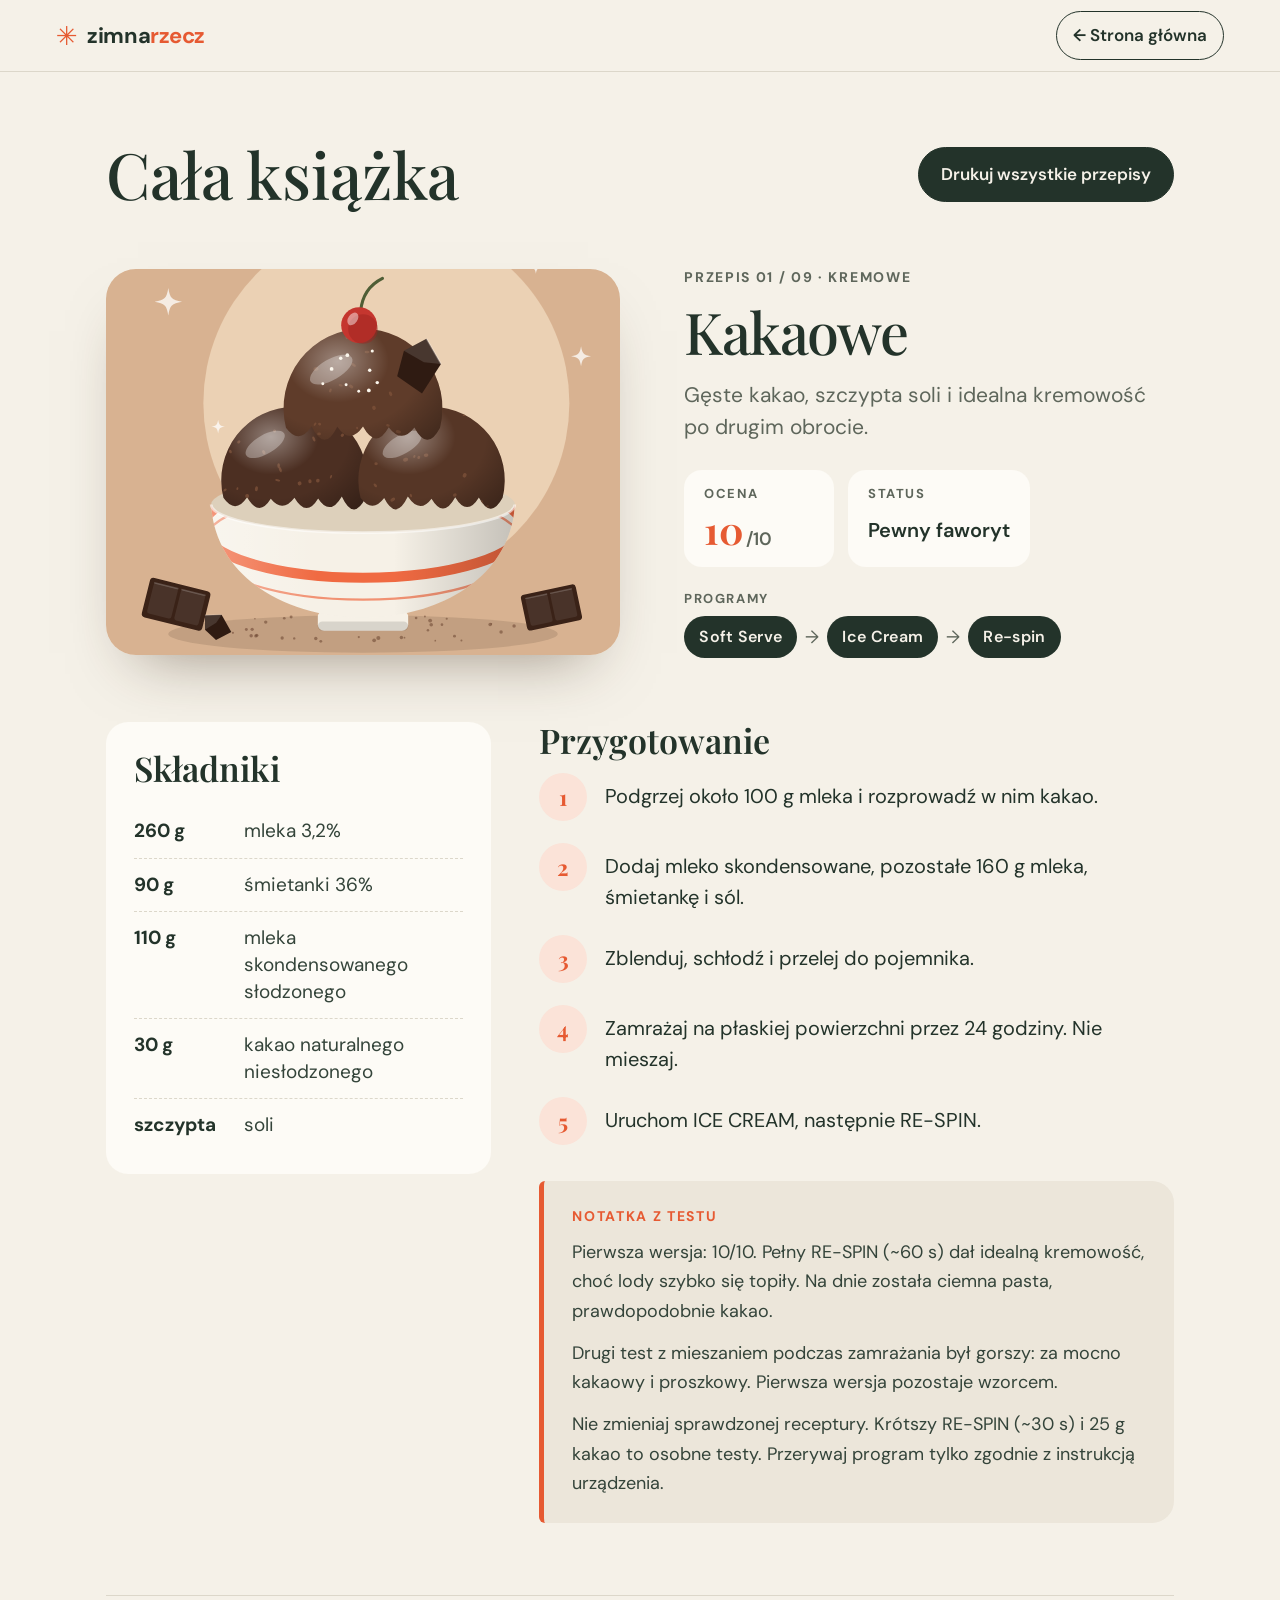
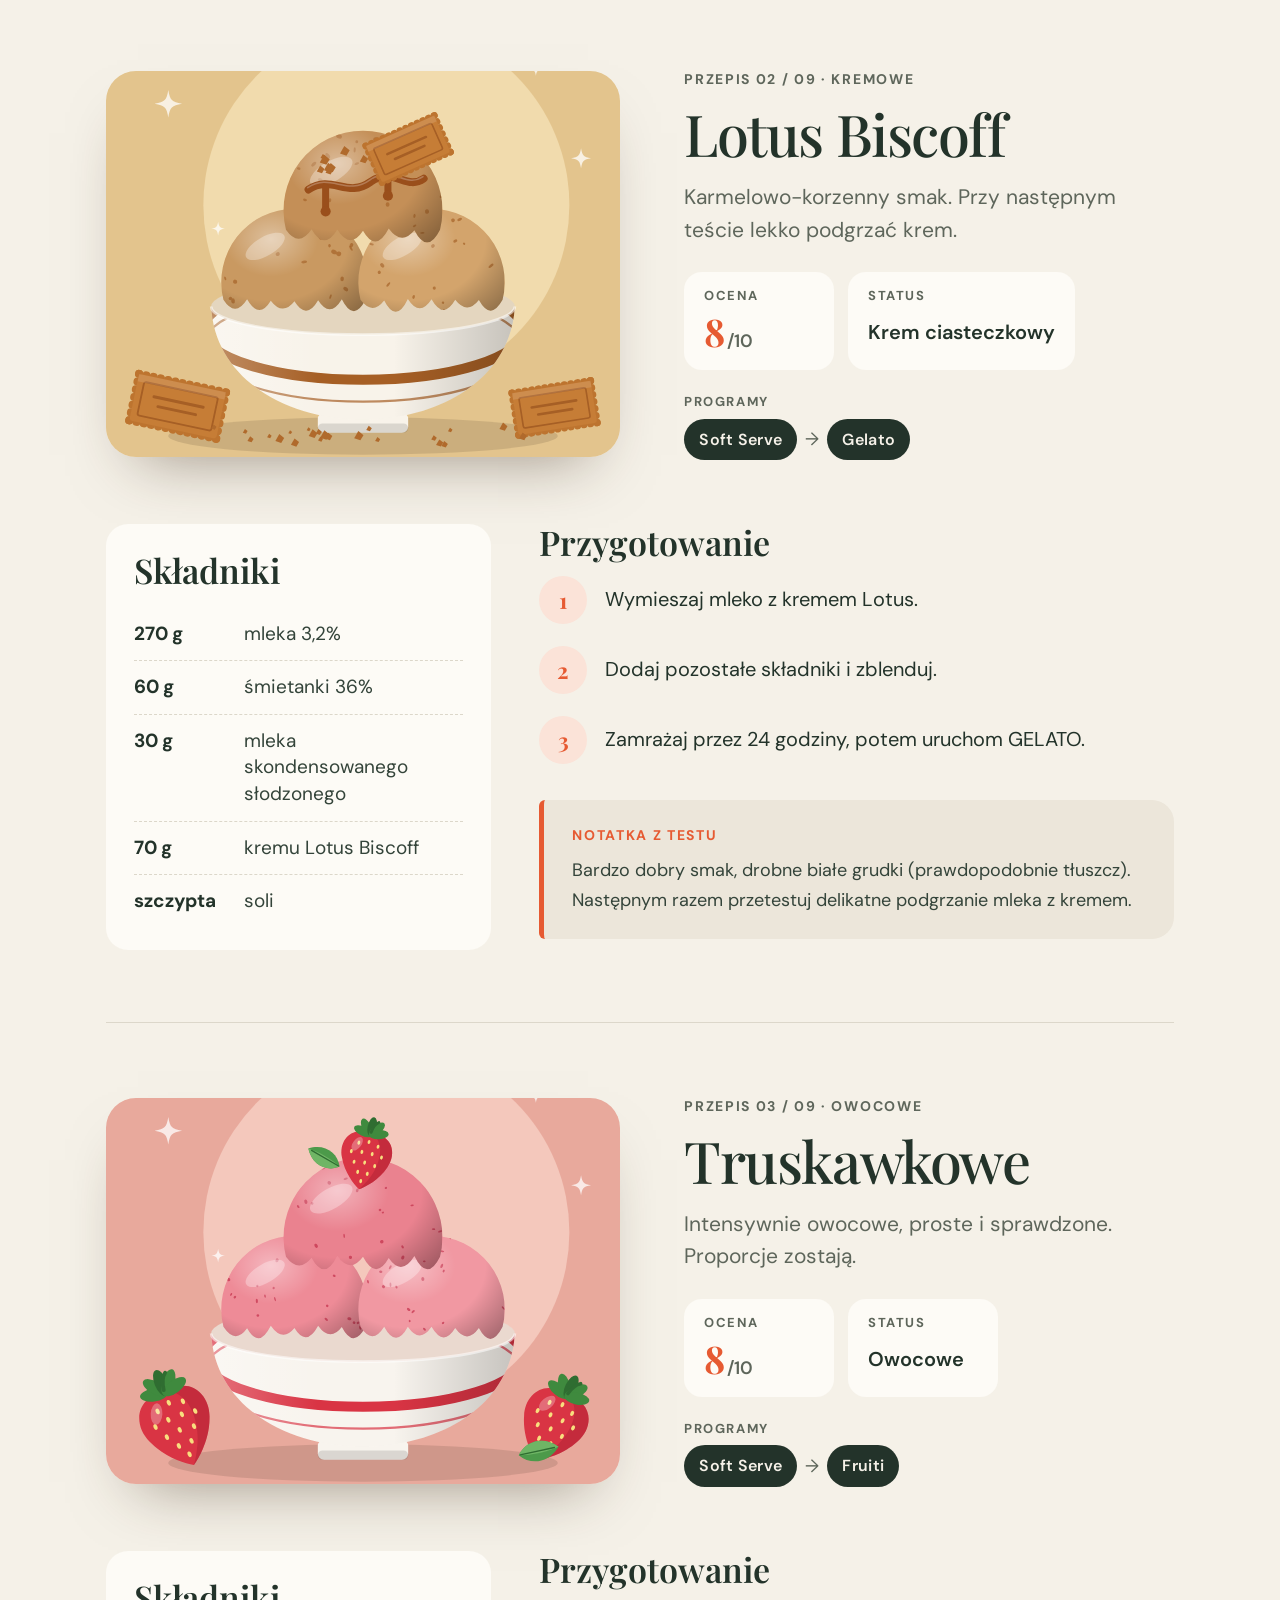
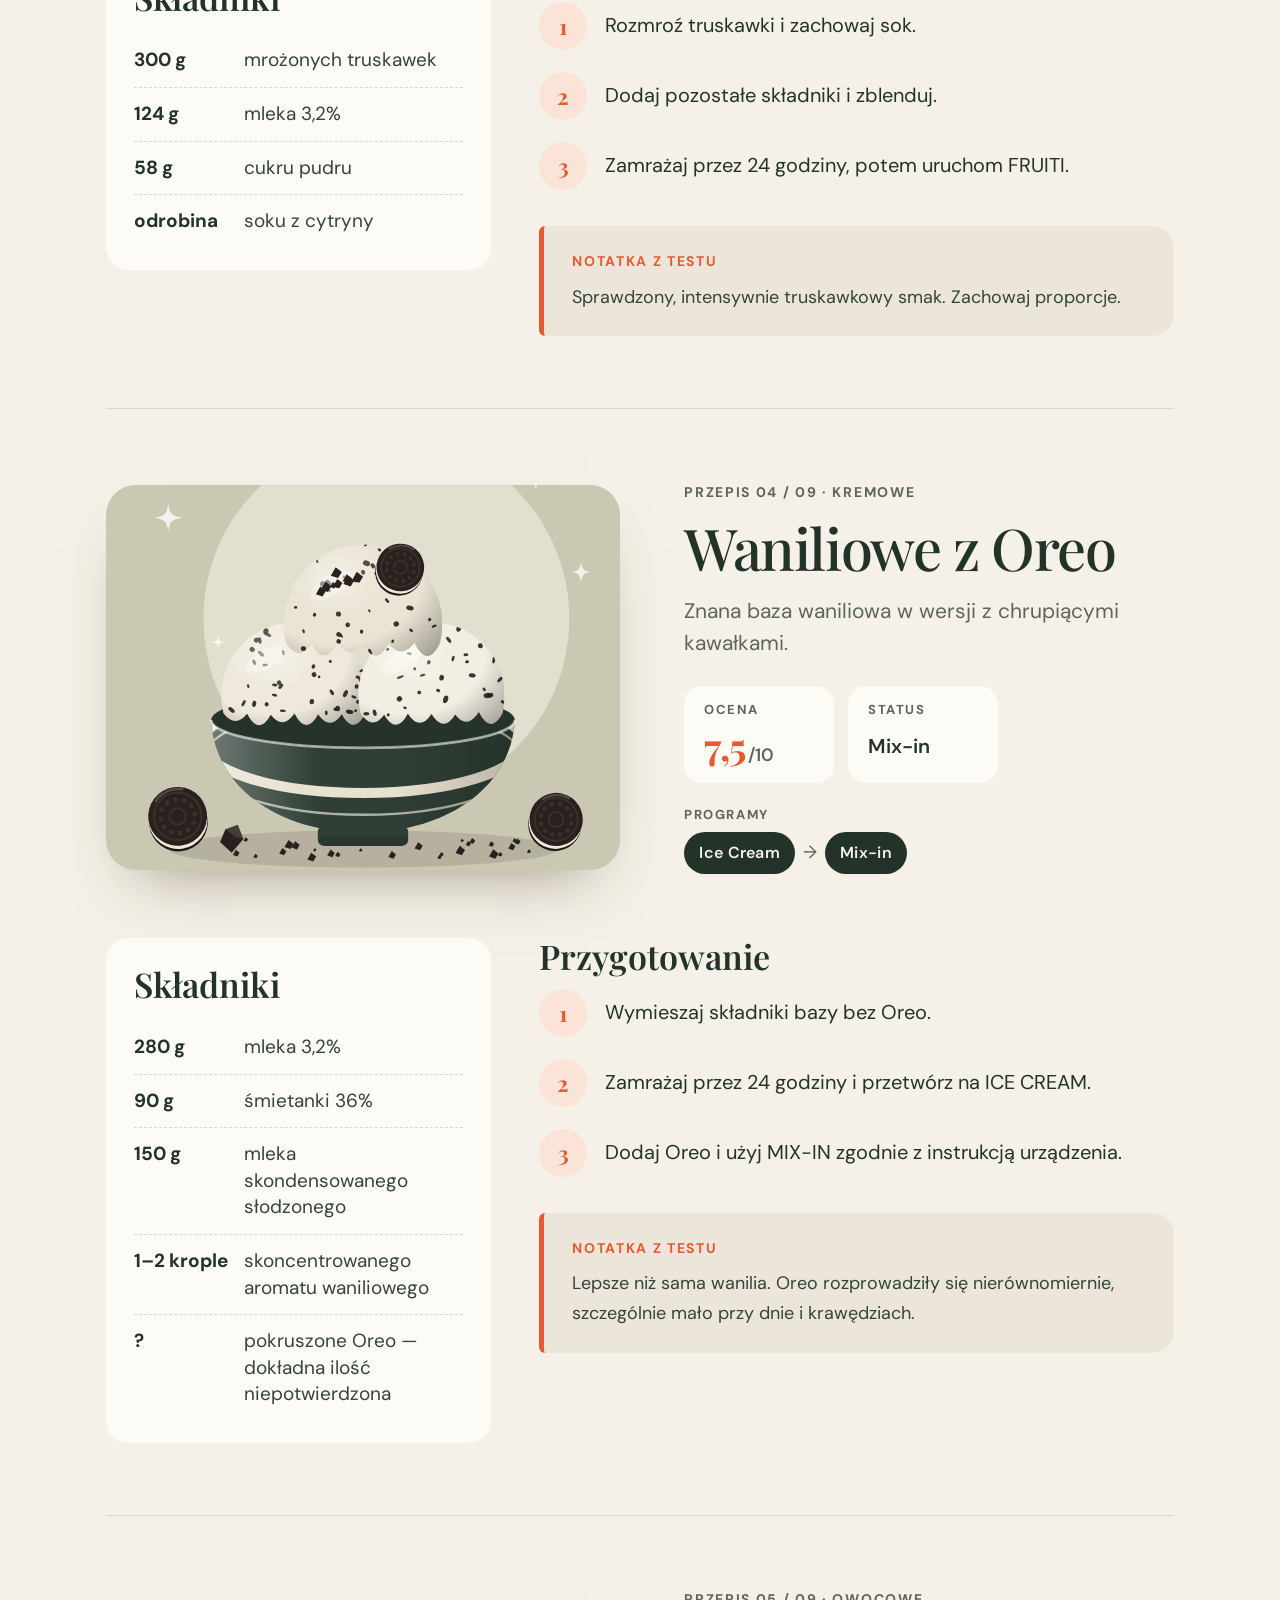
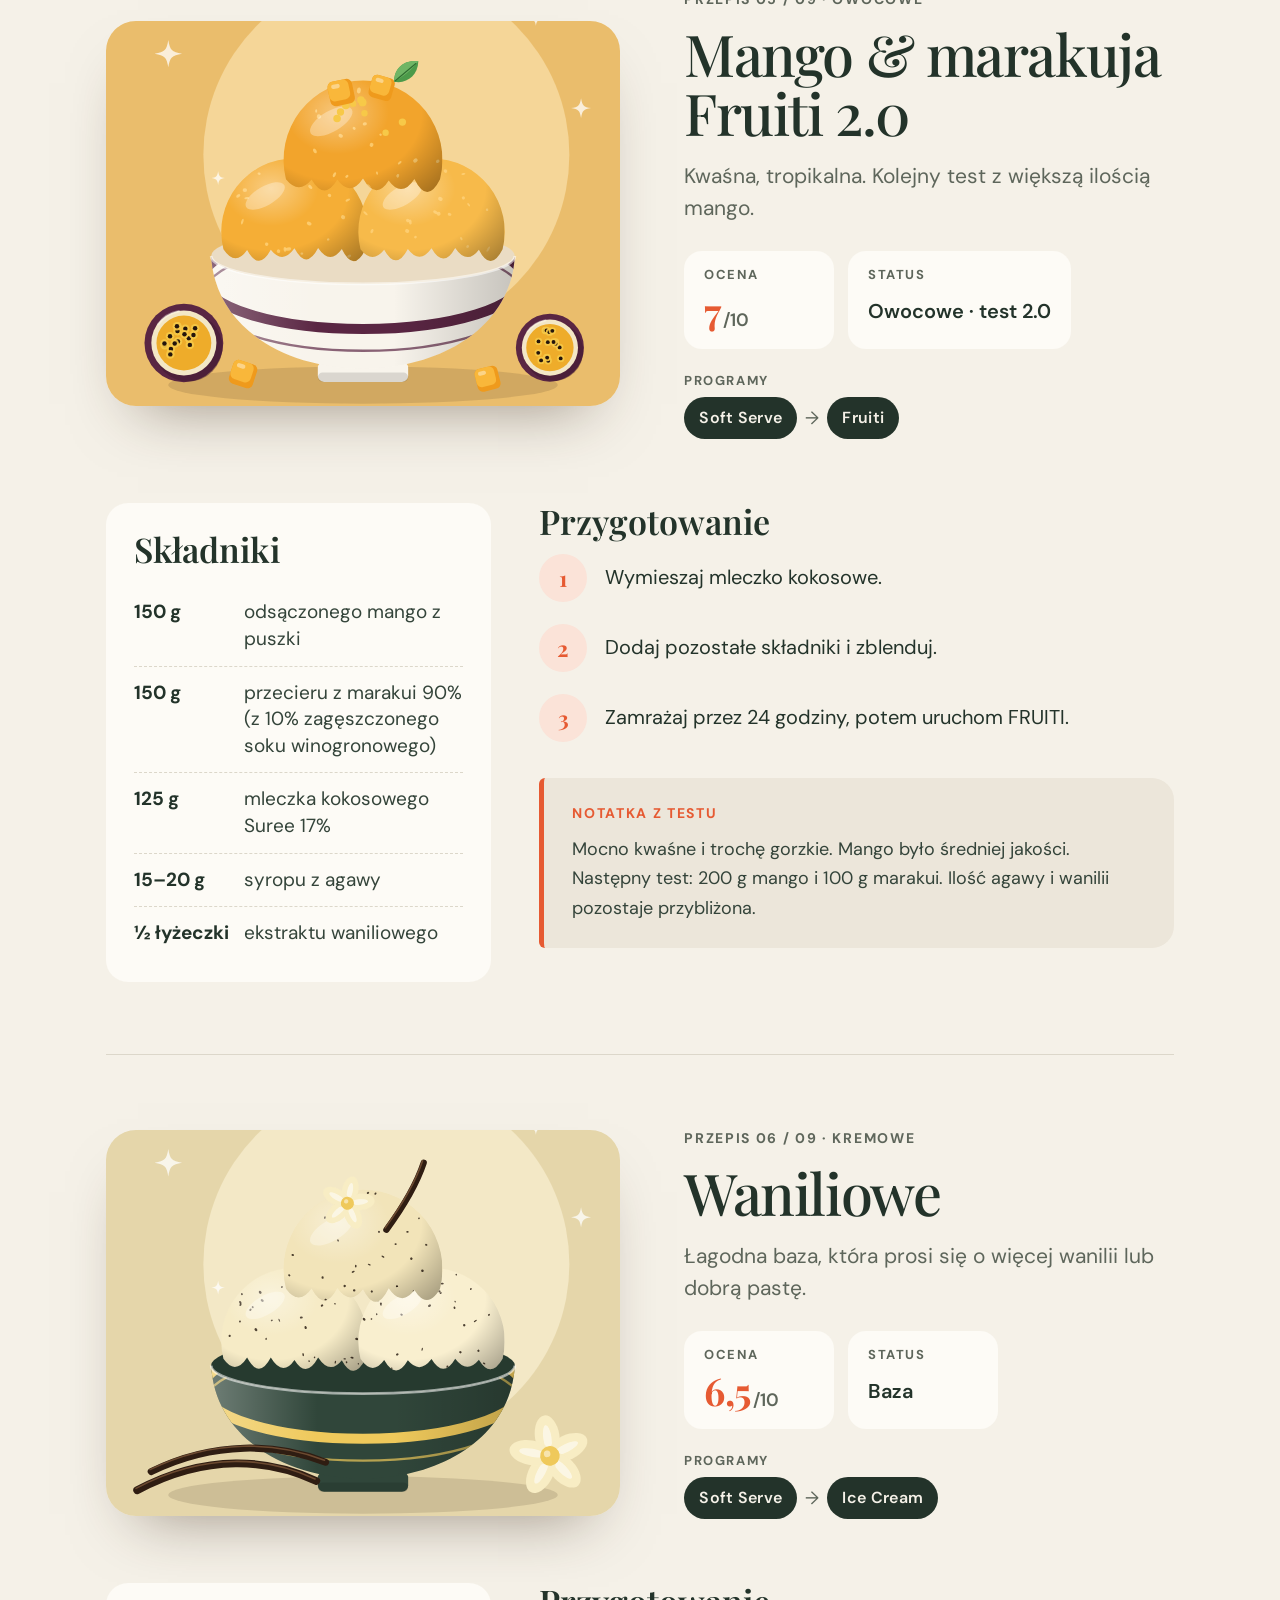
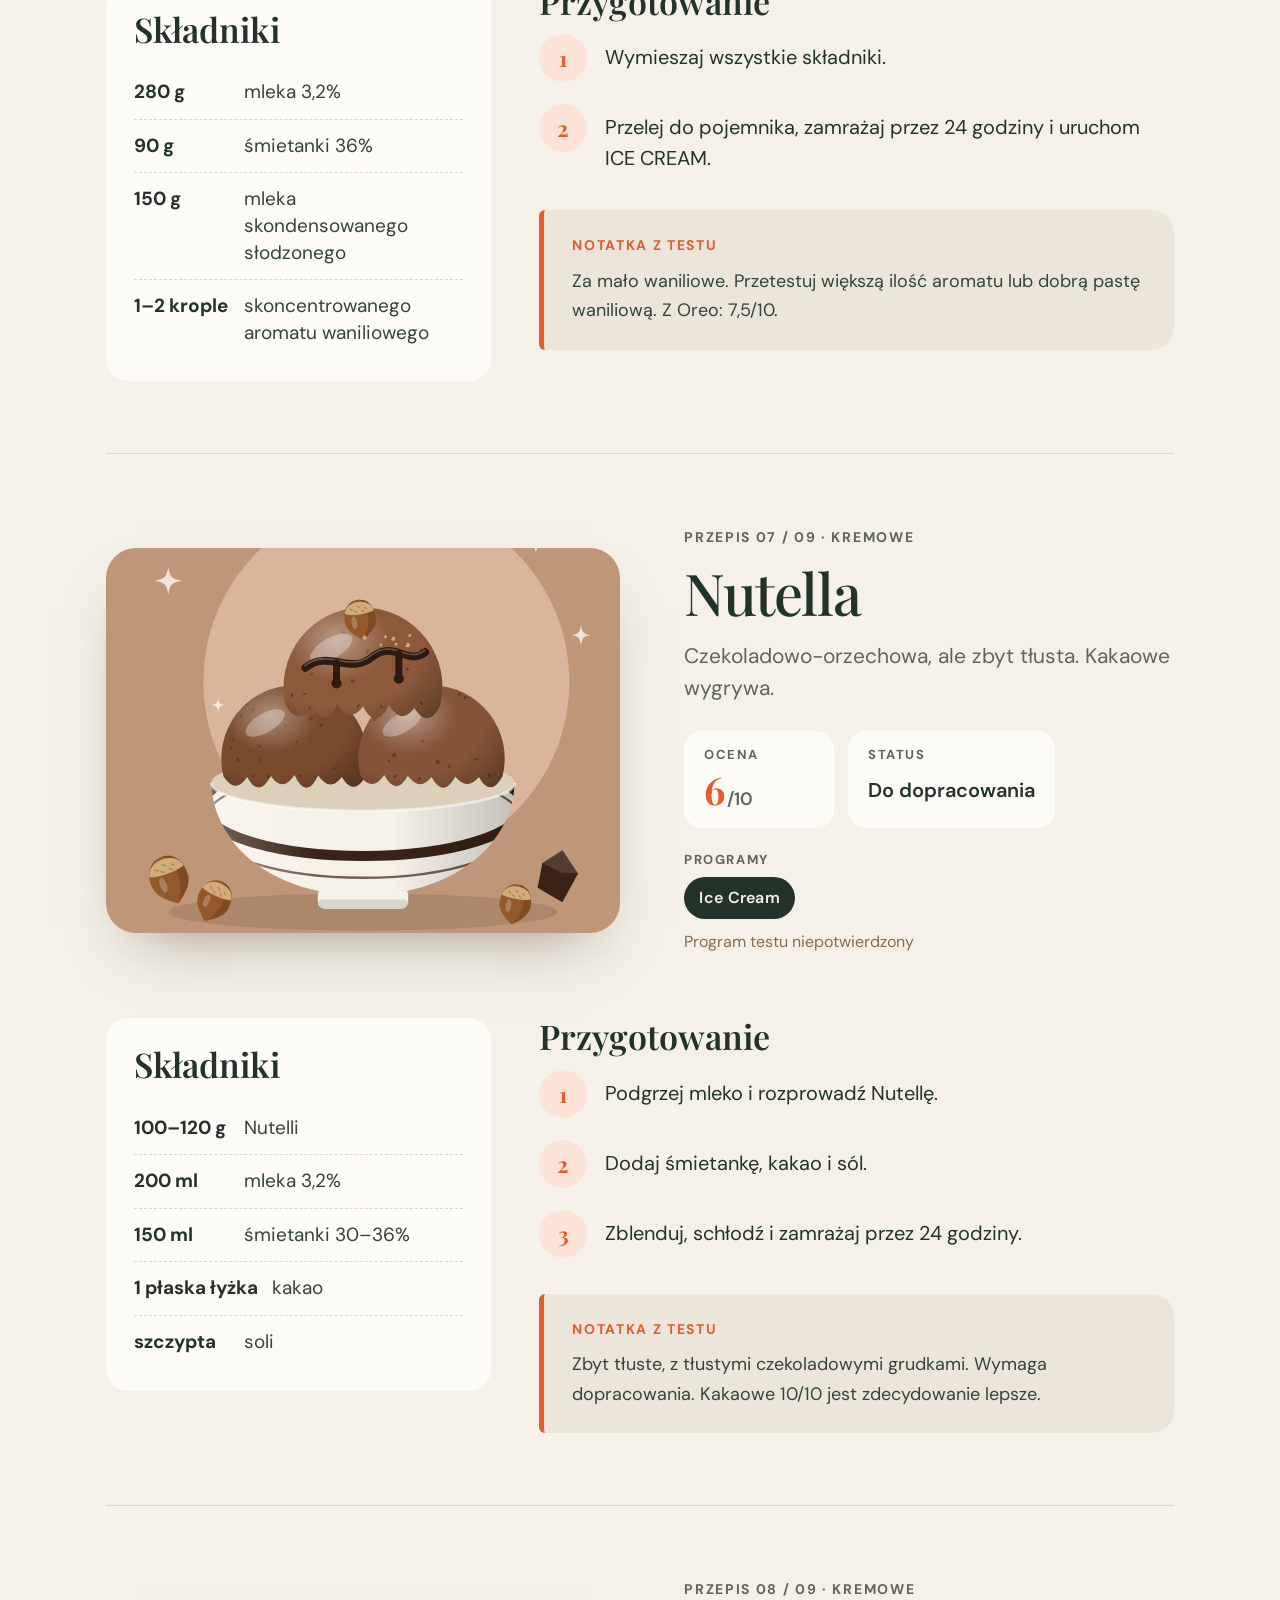
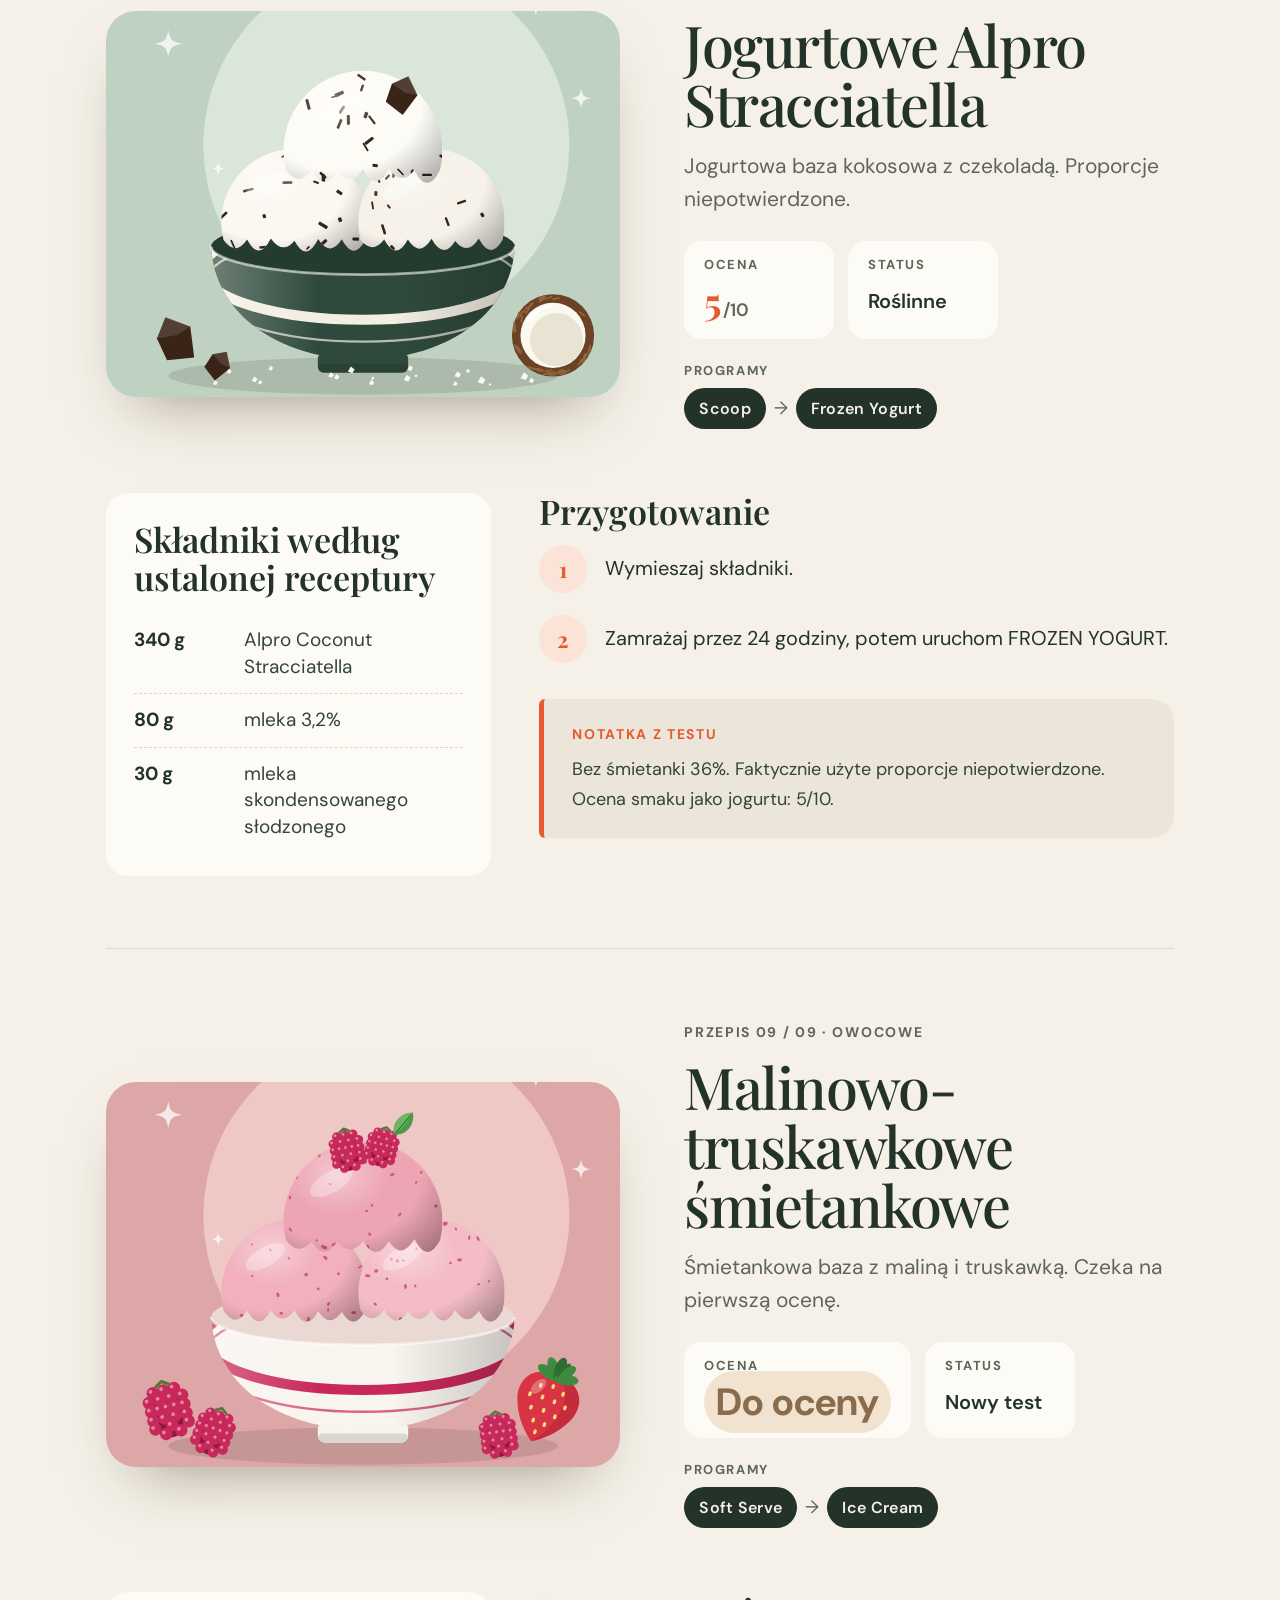
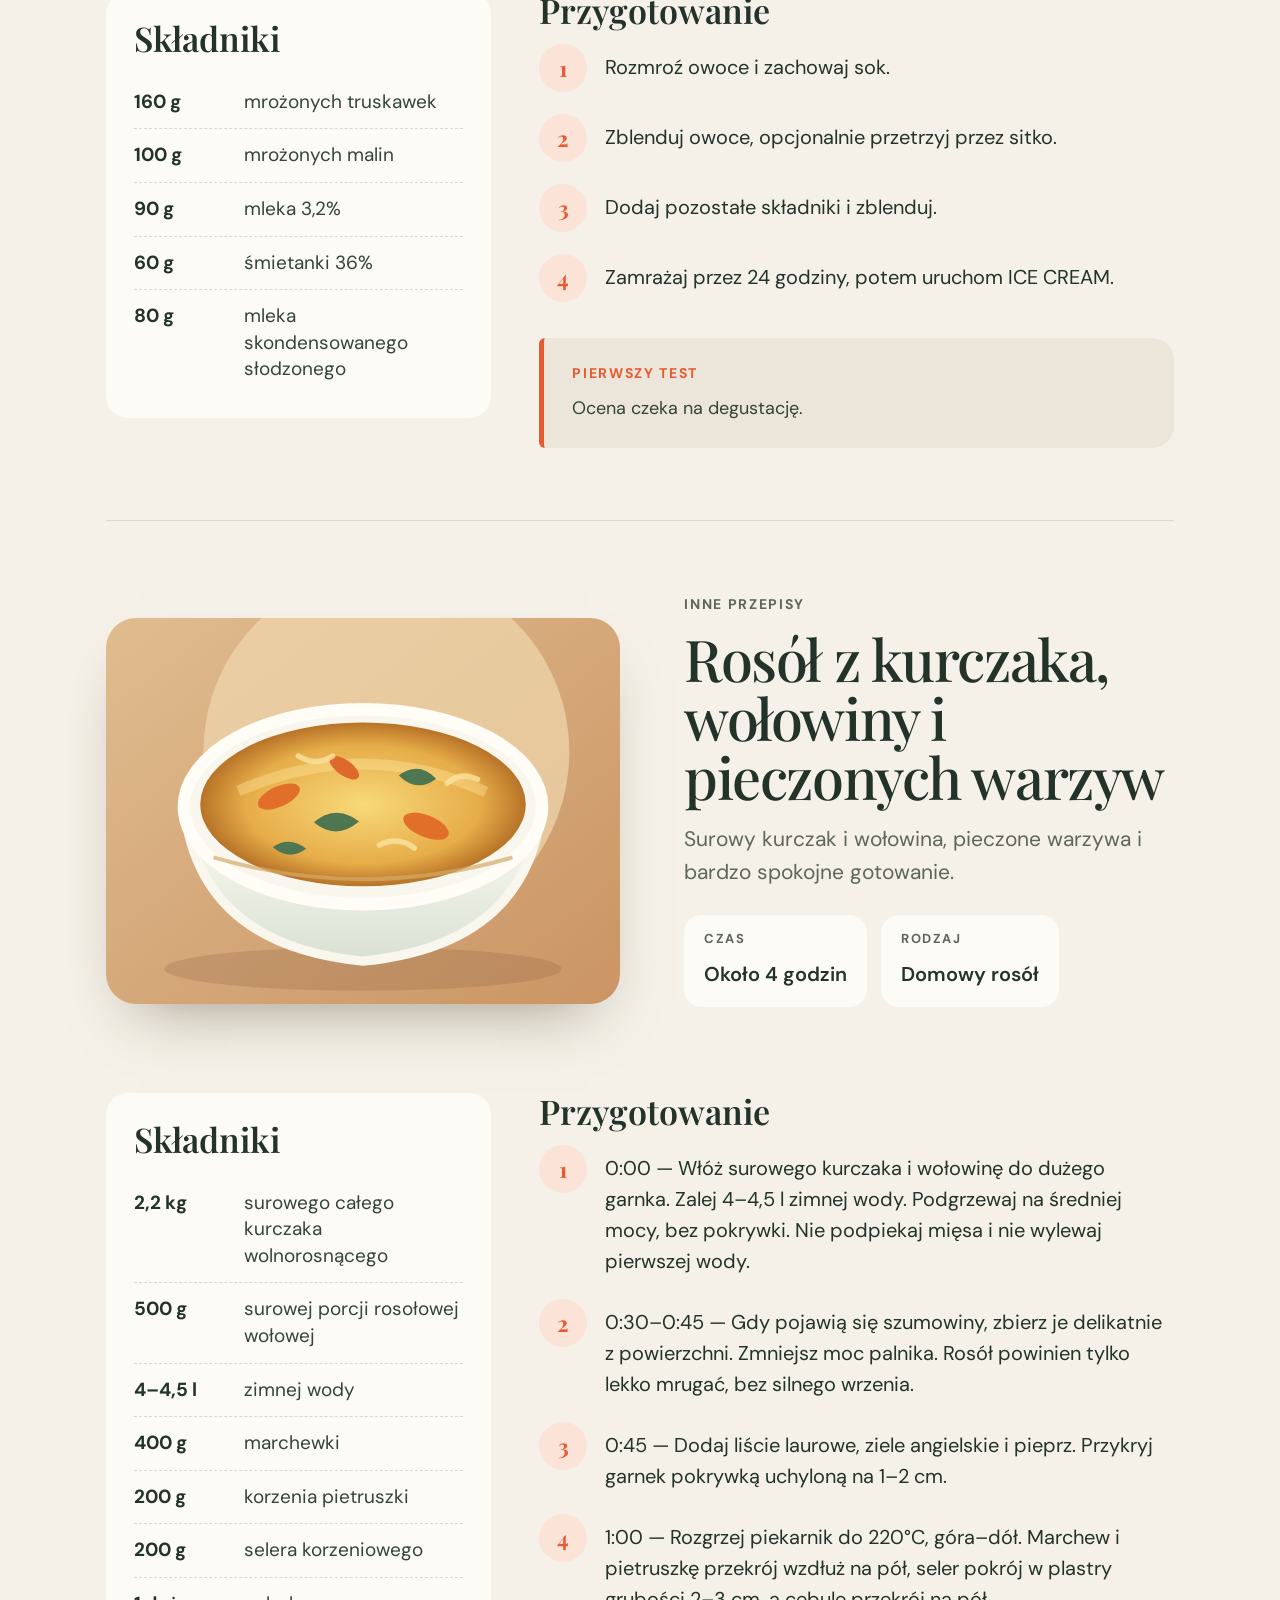
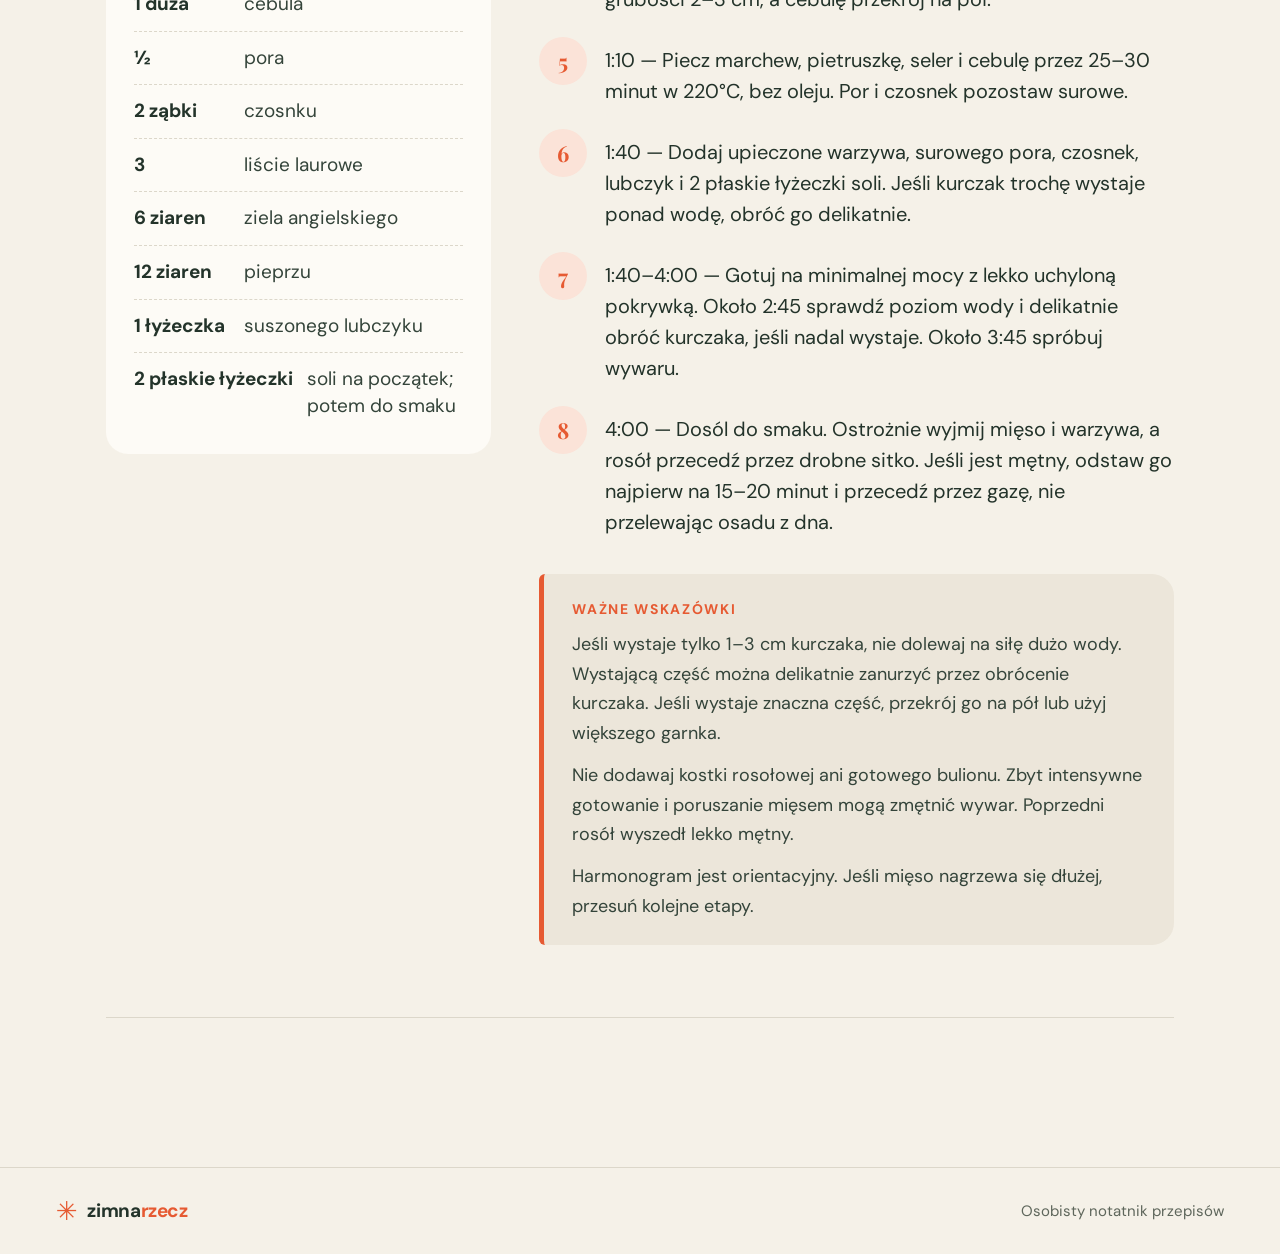
==== commit b46a2f35: "Add other recipes tab and chicken broth" ====
--- a/ksiazka.html
+++ b/ksiazka.html
@@ -6,7 +6,7 @@
   <meta name="robots" content="noindex, nofollow">
   <meta name="theme-color" content="#f5f1e8">
   <meta name="description" content="Wszystkie przepisy na jednej stronie do druku.">
-  <title>Cała książka — książka lodów</title>
+  <title>Cała książka — SwirlBook</title>
   <link rel="icon" href="/img/kakaowe.svg" type="image/svg+xml">
   <link rel="preconnect" href="https://fonts.googleapis.com">
   <link rel="preconnect" href="https://fonts.gstatic.com" crossorigin>
@@ -16,7 +16,7 @@
 <body class="is-book">
 
   <header class="topbar">
-    <a class="brand" href="/" aria-label="Książka lodów, strona główna"><span class="brand-mark" aria-hidden="true">✳</span><span>zimna<em>rzecz</em></span></a>
+    <a class="brand" href="/" aria-label="SwirlBook, strona główna"><span class="brand-mark" aria-hidden="true">✳</span><span>zimna<em>rzecz</em></span></a>
     <a class="back" href="/"><span aria-hidden="true">←</span> Strona główna</a>
   </header>
   <main class="book">
@@ -49,7 +49,6 @@
           <li><span class="ing-amount">30 g</span><span class="ing-item">kakao naturalnego niesłodzonego</span></li>
           <li><span class="ing-amount">szczypta</span><span class="ing-item">soli</span></li>
         </ul>
-        
       </section>
       <section class="method">
         <h2>Przygotowanie</h2>
@@ -94,7 +93,6 @@
           <li><span class="ing-amount">70 g</span><span class="ing-item">kremu Lotus Biscoff</span></li>
           <li><span class="ing-amount">szczypta</span><span class="ing-item">soli</span></li>
         </ul>
-        
       </section>
       <section class="method">
         <h2>Przygotowanie</h2>
@@ -134,7 +132,6 @@
           <li><span class="ing-amount">58 g</span><span class="ing-item">cukru pudru</span></li>
           <li><span class="ing-amount">odrobina</span><span class="ing-item">soku z cytryny</span></li>
         </ul>
-        
       </section>
       <section class="method">
         <h2>Przygotowanie</h2>
@@ -175,7 +172,6 @@
           <li><span class="ing-amount">1–2 krople</span><span class="ing-item">skoncentrowanego aromatu waniliowego</span></li>
           <li><span class="ing-amount">?</span><span class="ing-item">pokruszone Oreo — dokładna ilość niepotwierdzona</span></li>
         </ul>
-        
       </section>
       <section class="method">
         <h2>Przygotowanie</h2>
@@ -216,7 +212,6 @@
           <li><span class="ing-amount">15–20 g</span><span class="ing-item">syropu z agawy</span></li>
           <li><span class="ing-amount">½ łyżeczki</span><span class="ing-item">ekstraktu waniliowego</span></li>
         </ul>
-        
       </section>
       <section class="method">
         <h2>Przygotowanie</h2>
@@ -256,7 +251,6 @@
           <li><span class="ing-amount">150 g</span><span class="ing-item">mleka skondensowanego słodzonego</span></li>
           <li><span class="ing-amount">1–2 krople</span><span class="ing-item">skoncentrowanego aromatu waniliowego</span></li>
         </ul>
-        
       </section>
       <section class="method">
         <h2>Przygotowanie</h2>
@@ -296,7 +290,6 @@
           <li><span class="ing-amount">1 płaska łyżka</span><span class="ing-item">kakao</span></li>
           <li><span class="ing-amount">szczypta</span><span class="ing-item">soli</span></li>
         </ul>
-        
       </section>
       <section class="method">
         <h2>Przygotowanie</h2>
@@ -335,7 +328,6 @@
           <li><span class="ing-amount">80 g</span><span class="ing-item">mleka 3,2%</span></li>
           <li><span class="ing-amount">30 g</span><span class="ing-item">mleka skondensowanego słodzonego</span></li>
         </ul>
-        
       </section>
       <section class="method">
         <h2>Przygotowanie</h2>
@@ -375,7 +367,6 @@
           <li><span class="ing-amount">60 g</span><span class="ing-item">śmietanki 36%</span></li>
           <li><span class="ing-amount">80 g</span><span class="ing-item">mleka skondensowanego słodzonego</span></li>
         </ul>
-        
       </section>
       <section class="method">
         <h2>Przygotowanie</h2>
@@ -392,8 +383,63 @@
       </section>
     </div>
   </article>
+    <article class="recipe" id="rosol">
+    <header class="recipe-hero">
+      <div class="recipe-art"><img src="/img/rosol.svg" alt="Ilustracja: Rosół z kurczaka i wołowiny" width="800" height="600"></div>
+      <div class="recipe-intro">
+        <p class="eyebrow">Inne przepisy</p>
+        <h2 class="recipe-title">Rosół z kurczaka, wołowiny i pieczonych warzyw</h2>
+        <p class="recipe-lede">Surowy kurczak i wołowina, pieczone warzywa i bardzo spokojne gotowanie.</p>
+        <div class="recipe-facts">
+          <div class="fact"><span class="fact-label">Czas</span><span class="fact-value">Około 4 godzin</span></div>
+          <div class="fact"><span class="fact-label">Rodzaj</span><span class="fact-value">Domowy rosół</span></div>
+        </div>
+      </div>
+    </header>
+
+    <div class="recipe-body">
+      <section class="panel ingredients">
+        <h2>Składniki</h2>
+        <ul class="ing-list">
+          <li><span class="ing-amount">2,2 kg</span><span class="ing-item">surowego całego kurczaka wolnorosnącego</span></li>
+          <li><span class="ing-amount">500 g</span><span class="ing-item">surowej porcji rosołowej wołowej</span></li>
+          <li><span class="ing-amount">4–4,5 l</span><span class="ing-item">zimnej wody</span></li>
+          <li><span class="ing-amount">400 g</span><span class="ing-item">marchewki</span></li>
+          <li><span class="ing-amount">200 g</span><span class="ing-item">korzenia pietruszki</span></li>
+          <li><span class="ing-amount">200 g</span><span class="ing-item">selera korzeniowego</span></li>
+          <li><span class="ing-amount">1 duża</span><span class="ing-item">cebula</span></li>
+          <li><span class="ing-amount">½</span><span class="ing-item">pora</span></li>
+          <li><span class="ing-amount">2 ząbki</span><span class="ing-item">czosnku</span></li>
+          <li><span class="ing-amount">3</span><span class="ing-item">liście laurowe</span></li>
+          <li><span class="ing-amount">6 ziaren</span><span class="ing-item">ziela angielskiego</span></li>
+          <li><span class="ing-amount">12 ziaren</span><span class="ing-item">pieprzu</span></li>
+          <li><span class="ing-amount">1 łyżeczka</span><span class="ing-item">suszonego lubczyku</span></li>
+          <li><span class="ing-amount">2 płaskie łyżeczki</span><span class="ing-item">soli na początek; potem do smaku</span></li>
+        </ul>
+      </section>
+      <section class="method">
+        <h2>Przygotowanie</h2>
+        <ol class="steps">
+          <li><span>0:00 — Włóż surowego kurczaka i wołowinę do dużego garnka. Zalej 4–4,5 l zimnej wody. Podgrzewaj na średniej mocy, bez pokrywki. Nie podpiekaj mięsa i nie wylewaj pierwszej wody.</span></li>
+          <li><span>0:30–0:45 — Gdy pojawią się szumowiny, zbierz je delikatnie z powierzchni. Zmniejsz moc palnika. Rosół powinien tylko lekko mrugać, bez silnego wrzenia.</span></li>
+          <li><span>0:45 — Dodaj liście laurowe, ziele angielskie i pieprz. Przykryj garnek pokrywką uchyloną na 1–2 cm.</span></li>
+          <li><span>1:00 — Rozgrzej piekarnik do 220°C, góra–dół. Marchew i pietruszkę przekrój wzdłuż na pół, seler pokrój w plastry grubości 2–3 cm, a cebulę przekrój na pół.</span></li>
+          <li><span>1:10 — Piecz marchew, pietruszkę, seler i cebulę przez 25–30 minut w 220°C, bez oleju. Por i czosnek pozostaw surowe.</span></li>
+          <li><span>1:40 — Dodaj upieczone warzywa, surowego pora, czosnek, lubczyk i 2 płaskie łyżeczki soli. Jeśli kurczak trochę wystaje ponad wodę, obróć go delikatnie.</span></li>
+          <li><span>1:40–4:00 — Gotuj na minimalnej mocy z lekko uchyloną pokrywką. Około 2:45 sprawdź poziom wody i delikatnie obróć kurczaka, jeśli nadal wystaje. Około 3:45 spróbuj wywaru.</span></li>
+          <li><span>4:00 — Dosól do smaku. Ostrożnie wyjmij mięso i warzywa, a rosół przecedź przez drobne sitko. Jeśli jest mętny, odstaw go najpierw na 15–20 minut i przecedź przez gazę, nie przelewając osadu z dna.</span></li>
+        </ol>
+        <aside class="note">
+          <h3>Ważne wskazówki</h3>
+          <p>Jeśli wystaje tylko 1–3 cm kurczaka, nie dolewaj na siłę dużo wody. Wystającą część można delikatnie zanurzyć przez obrócenie kurczaka. Jeśli wystaje znaczna część, przekrój go na pół lub użyj większego garnka.</p>
+          <p>Nie dodawaj kostki rosołowej ani gotowego bulionu. Zbyt intensywne gotowanie i poruszanie mięsem mogą zmętnić wywar. Poprzedni rosół wyszedł lekko mętny.</p>
+          <p>Harmonogram jest orientacyjny. Jeśli mięso nagrzewa się dłużej, przesuń kolejne etapy.</p>
+        </aside>
+      </section>
+    </div>
+  </article>
   </main>
-  <footer class="footer"><a class="brand" href="/" aria-label="Książka lodów, strona główna"><span class="brand-mark" aria-hidden="true">✳</span><span>zimna<em>rzecz</em></span></a><p>Osobisty notatnik smaków · Ninja CREAMi Swirl NC701EU</p></footer>
+  <footer class="footer"><a class="brand" href="/" aria-label="SwirlBook, strona główna"><span class="brand-mark" aria-hidden="true">✳</span><span>zimna<em>rzecz</em></span></a><p>Osobisty notatnik przepisów</p></footer>
   <script src="/app.js" defer></script>
 </body>
 </html>
--- a/style.css
+++ b/style.css
@@ -30,6 +30,7 @@
 a { color: inherit; }
 h1, h2, h3 { color: var(--ink); }
 button { font: inherit; }
+[hidden] { display: none !important; }
 
 .eyebrow {
   margin: 0 0 14px;
@@ -60,6 +61,18 @@
 }
 .topnav a:hover, .back:hover { background: var(--soft); }
 .back { border: 1.5px solid var(--ink); }
+
+/* ---------- kategorie ---------- */
+.category-tabs { display: flex; gap: 10px; max-width: 1240px; margin: 0 auto; padding: 24px var(--gutter) 0; }
+.category-tab { border: 1.5px solid var(--line); border-radius: 999px; background: var(--card); color: var(--ink); padding: 11px 22px; font-weight: 700; cursor: pointer; }
+.category-tab span { color: var(--muted); font-size: 15px; margin-left: 5px; }
+.category-tab:hover { border-color: var(--ink); }
+.category-tab.is-active { background: var(--ink); border-color: var(--ink); color: var(--paper); }
+.category-tab.is-active span { color: #c4cbbf; }
+.category-tab:focus-visible { outline: 3px solid var(--orange); outline-offset: 3px; }
+.other-section { min-height: 65vh; }
+.other-section .section-head h1 { font-family: var(--serif); font-weight: 500; font-size: clamp(42px, 5vw, 60px); line-height: 1; letter-spacing: -.02em; margin: 0; }
+.other-intro { color: var(--muted); font-size: 20px; margin: 0 0 30px; }
 
 /* ---------- przyciski ---------- */
 .button-ghost, .button-solid {
@@ -247,6 +260,8 @@
   .topnav a { padding: 8px 10px; font-size: 16px; }
   .topnav a:last-child { display: none; }
   .back { font-size: 15px; padding: 8px 14px; }
+  .category-tabs { gap: 7px; padding-top: 16px; }
+  .category-tab { padding: 9px 15px; font-size: 15px; }
   .hero-lede, .recipe-lede { font-size: 19px; }
   .recipe-grid { grid-template-columns: 1fr; gap: 20px; }
   .search { width: 100%; }
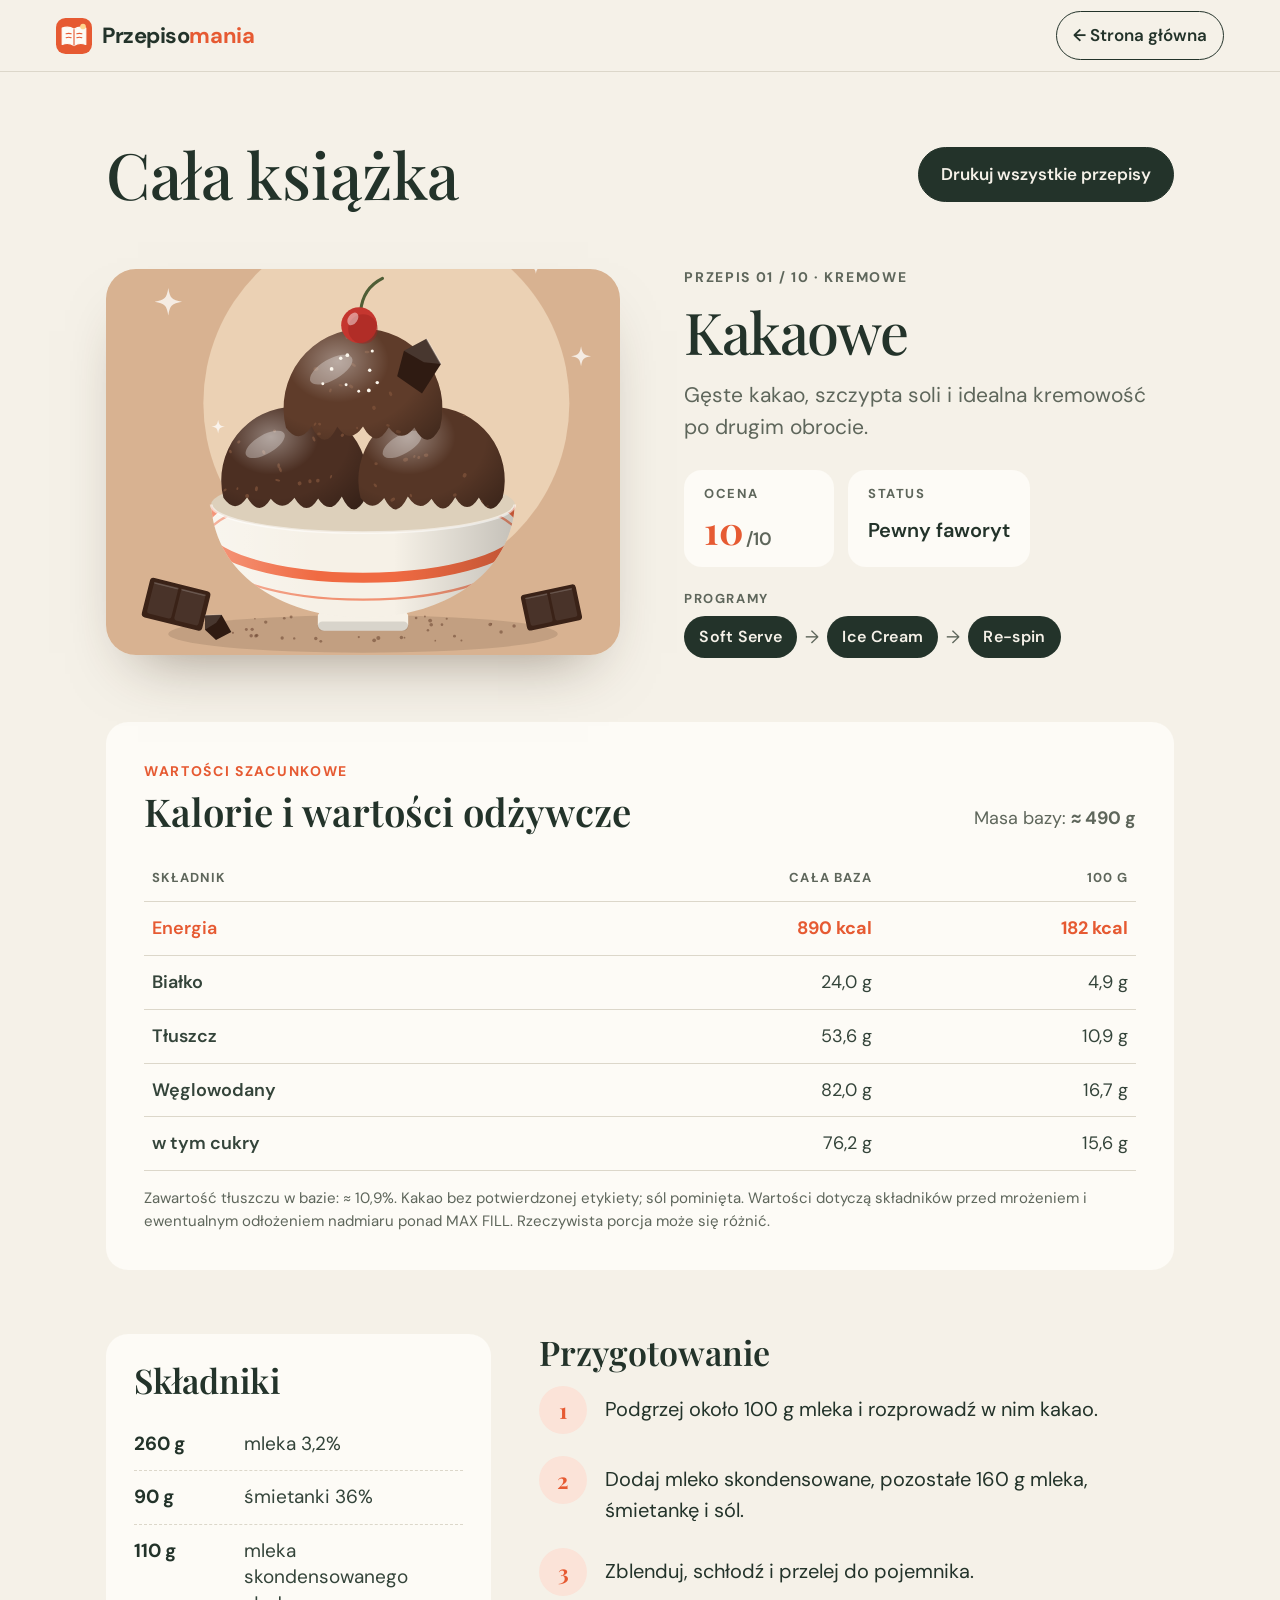
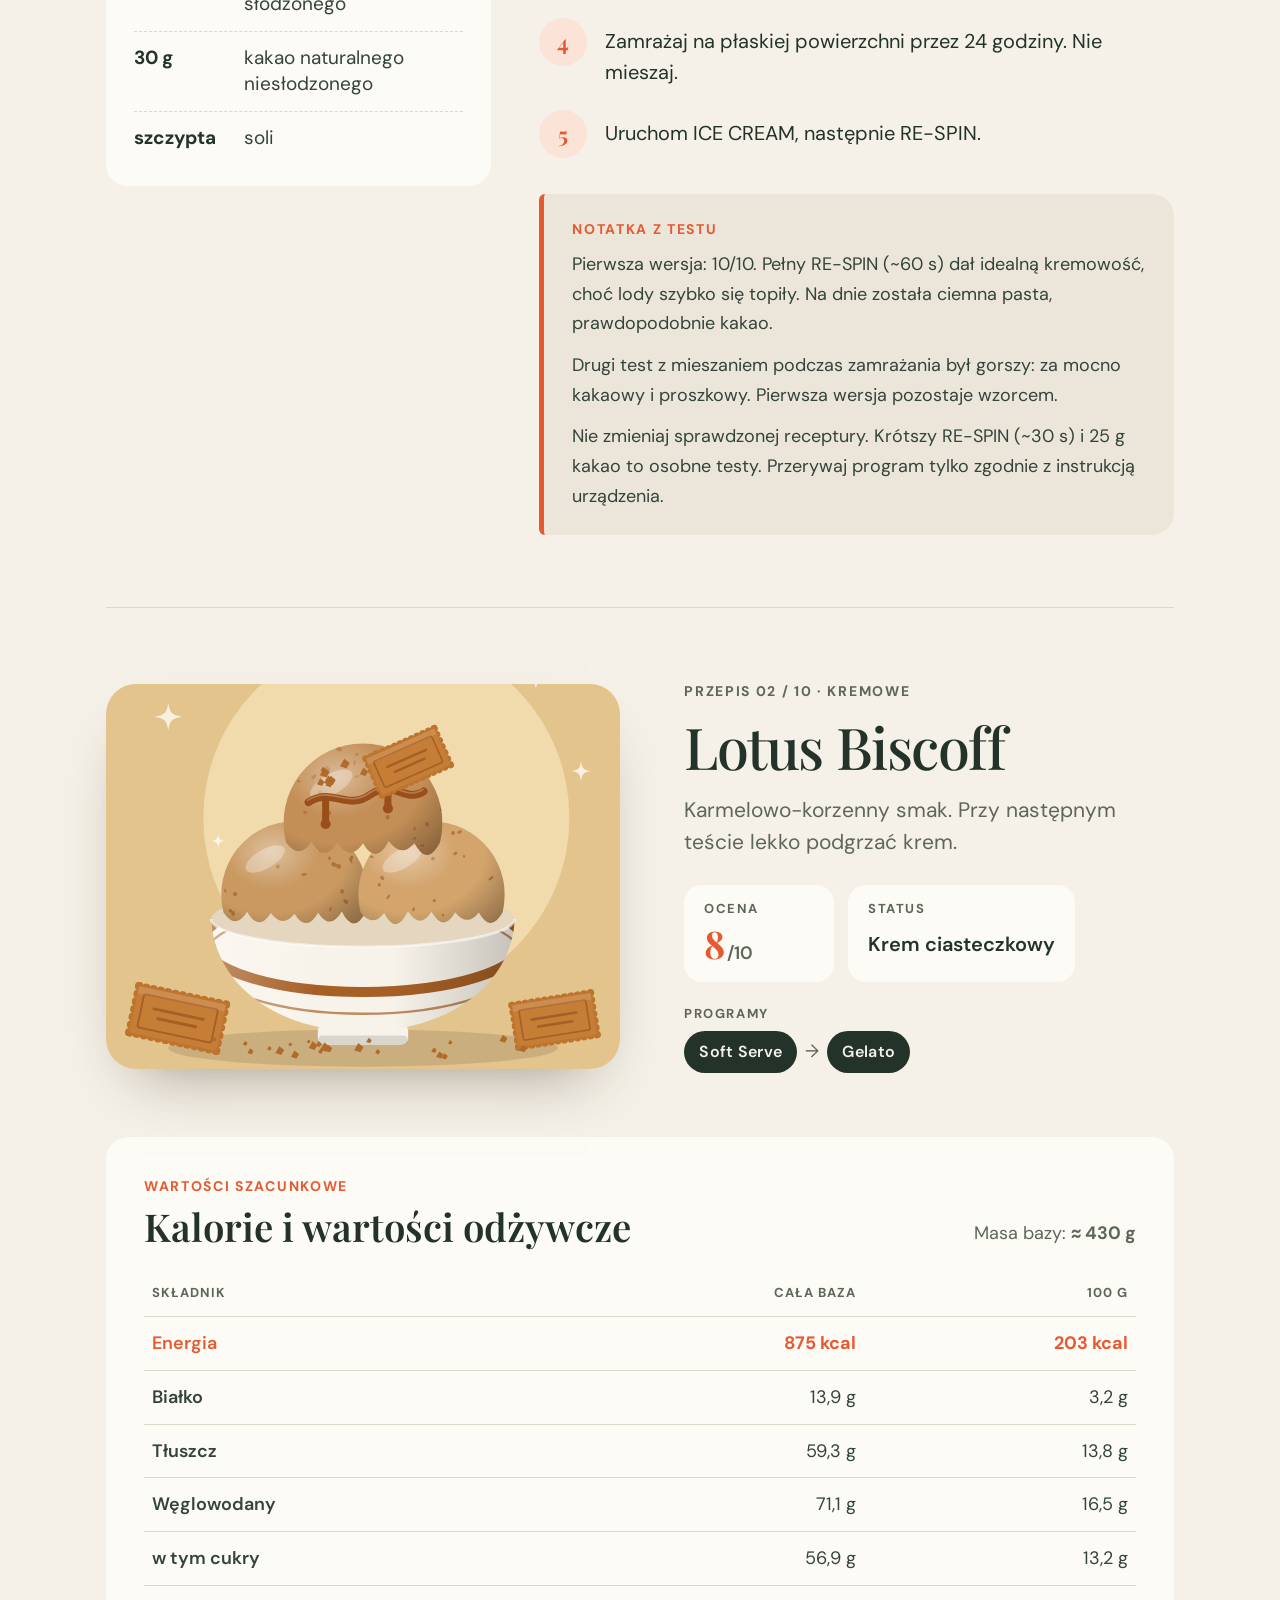
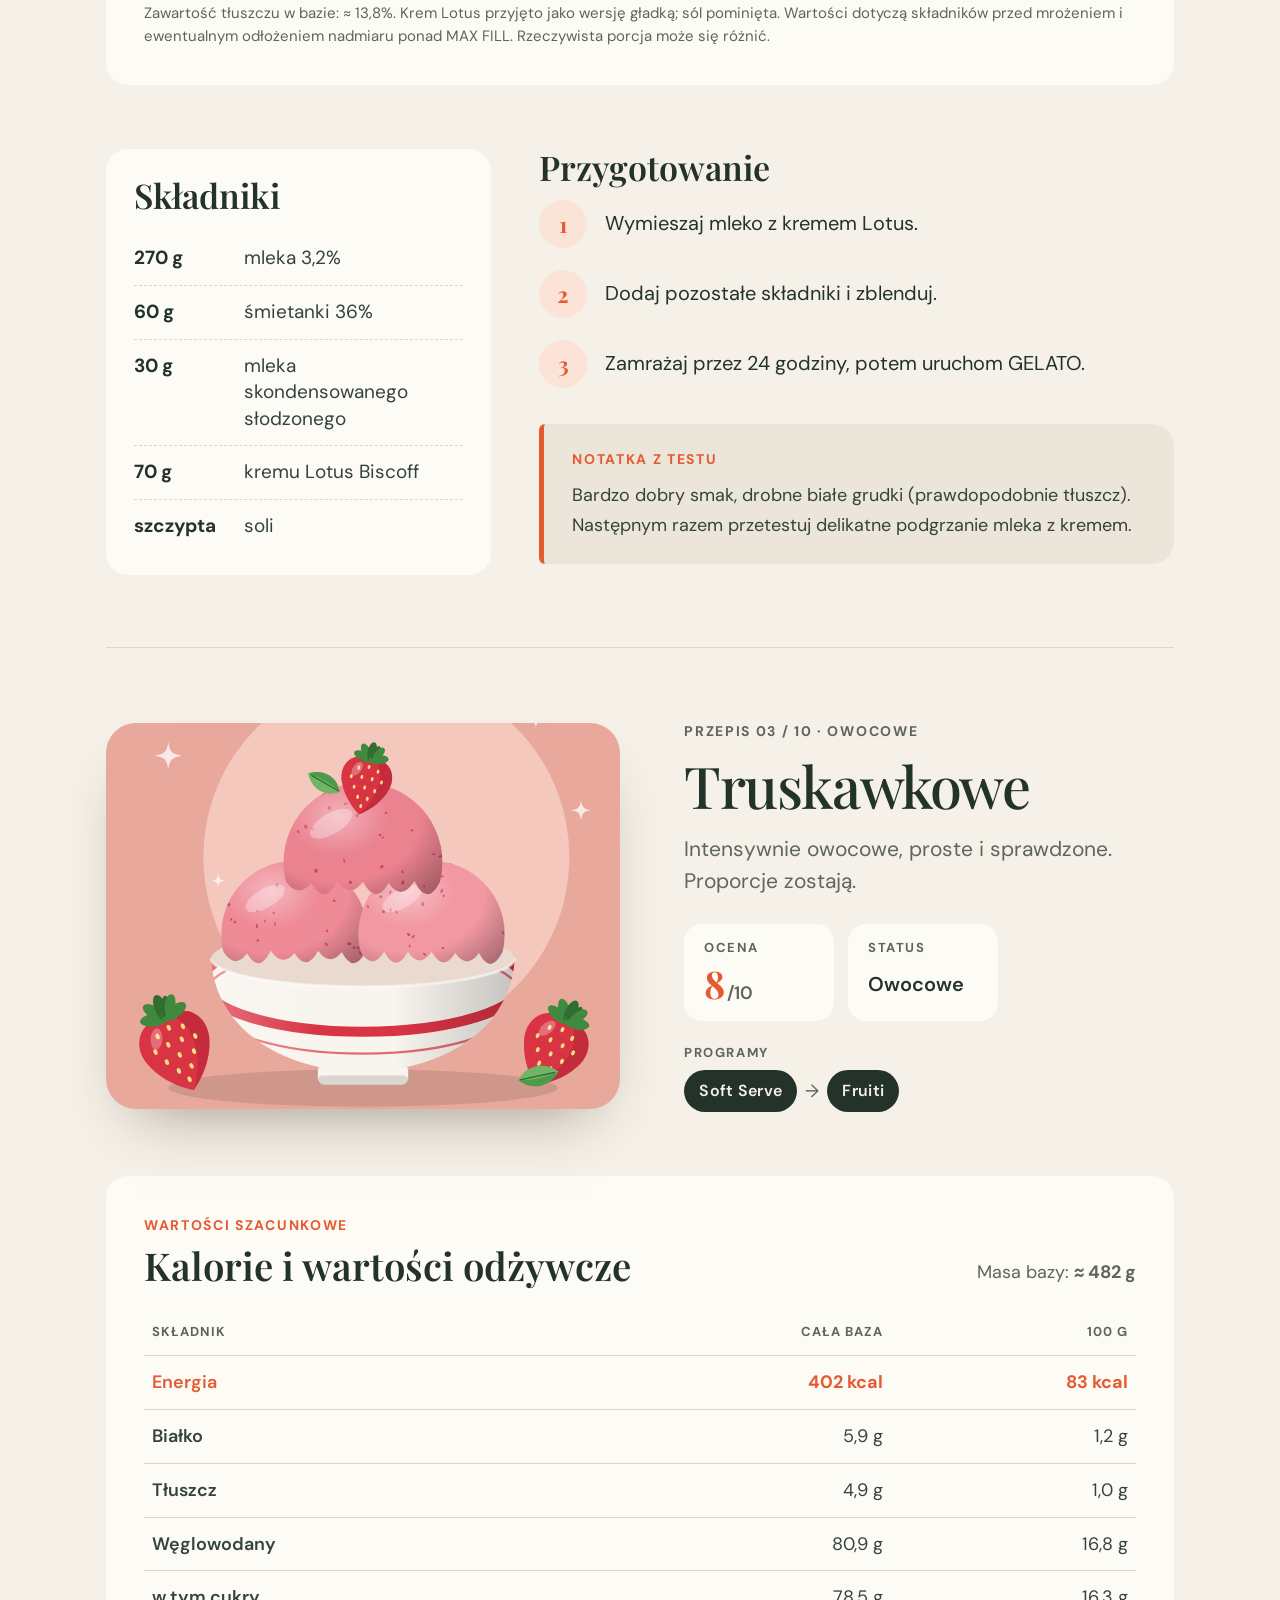
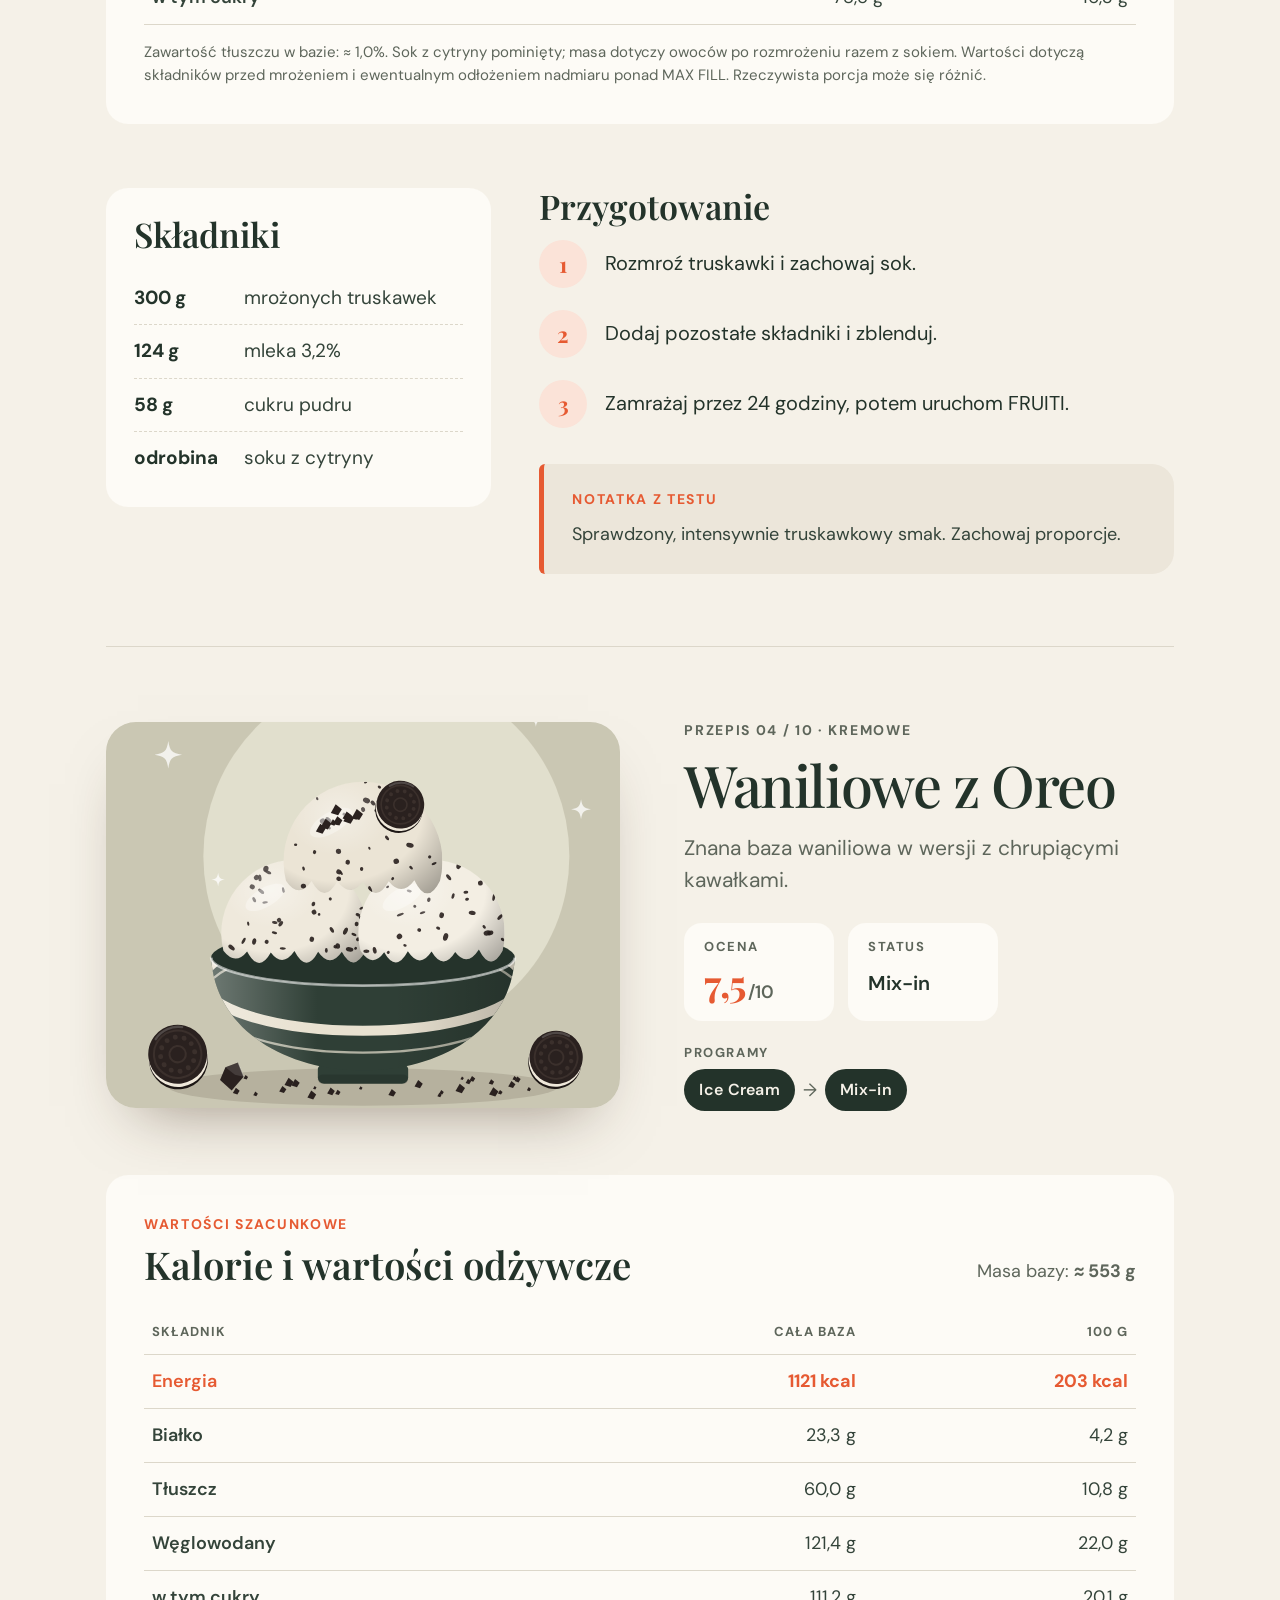
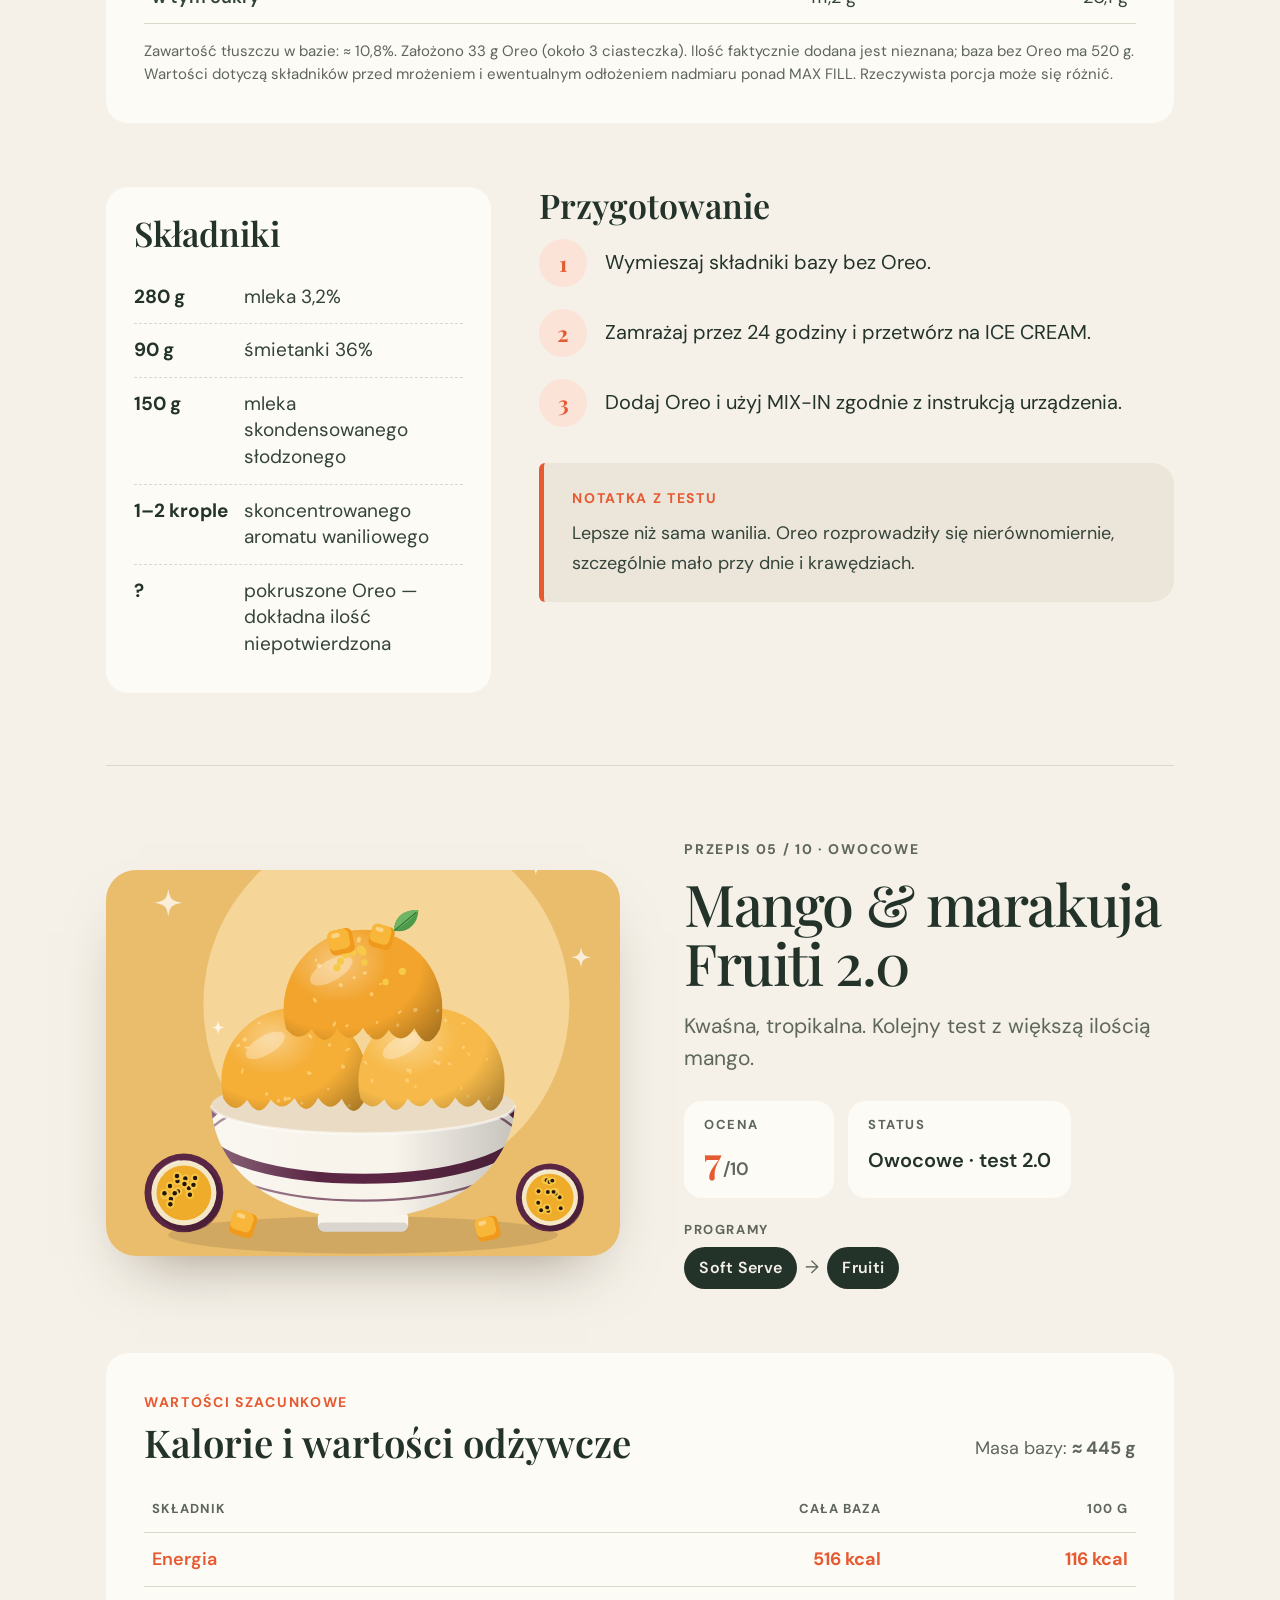
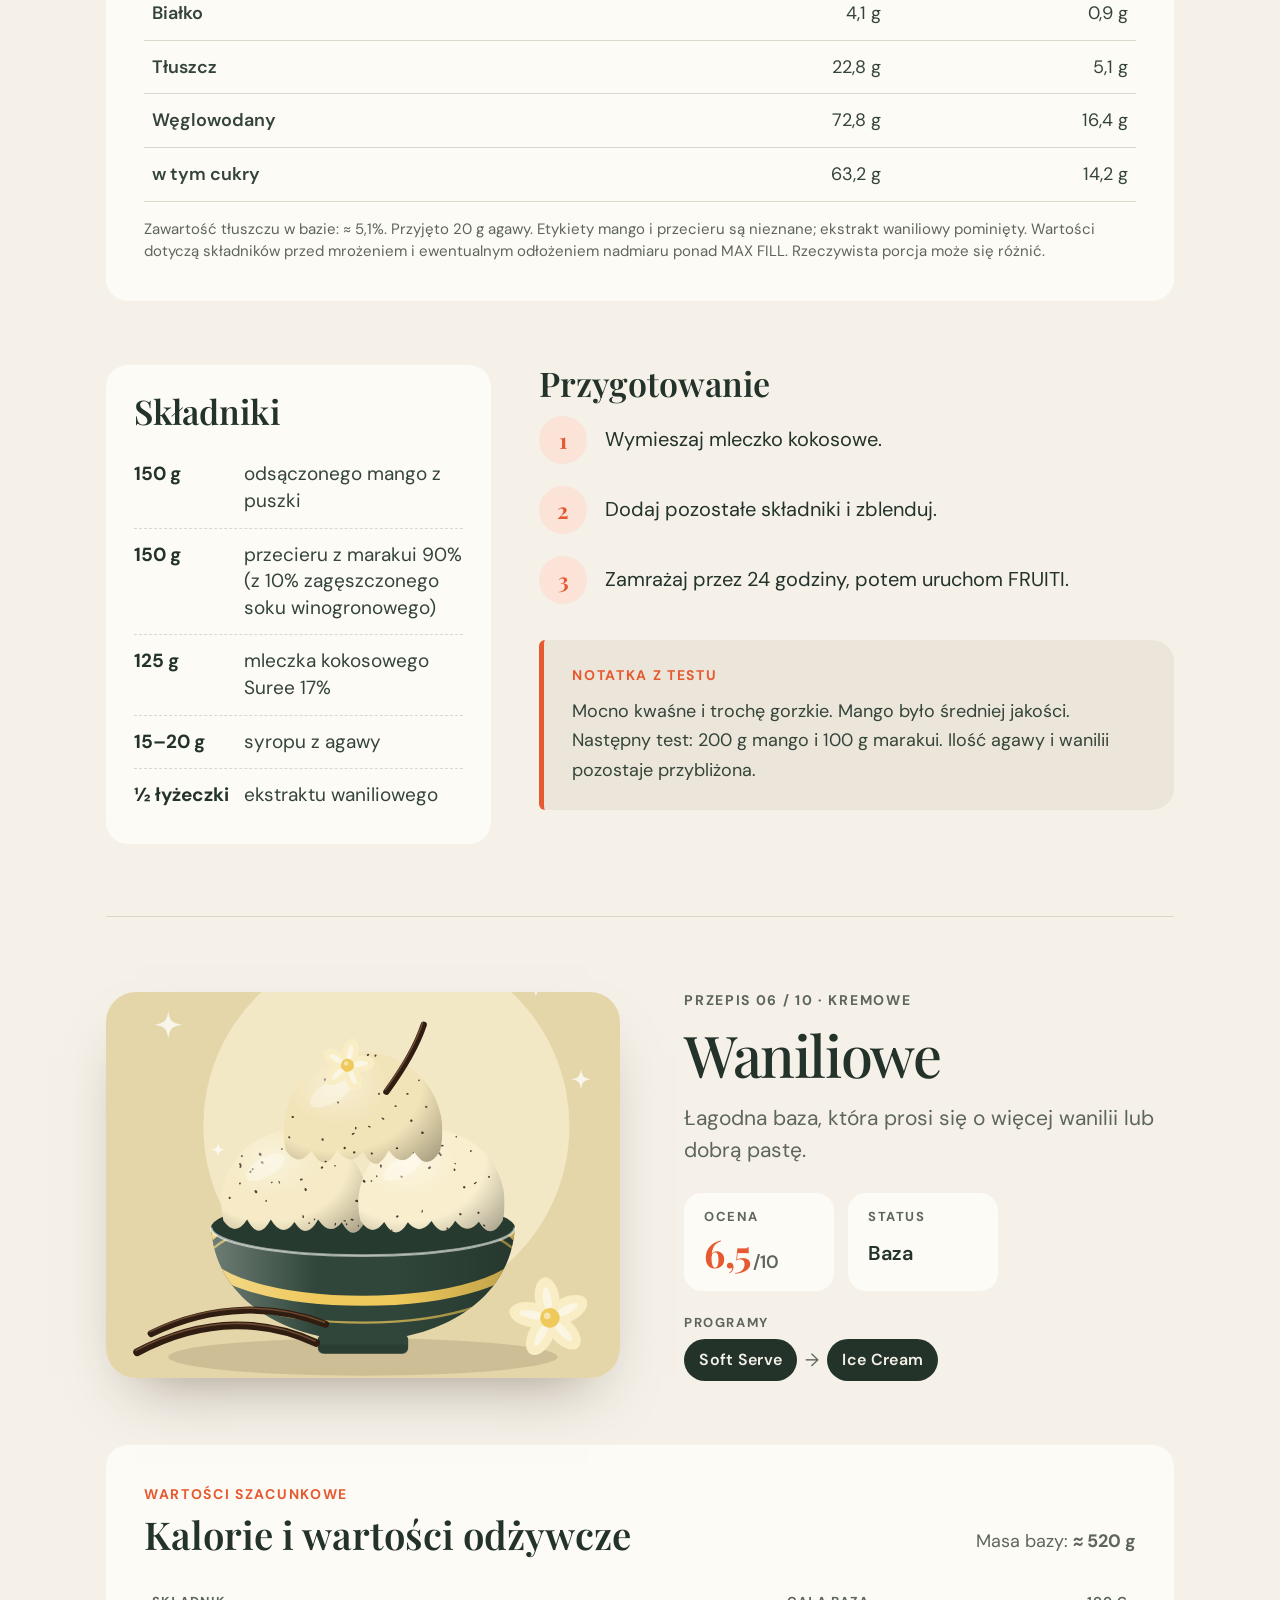
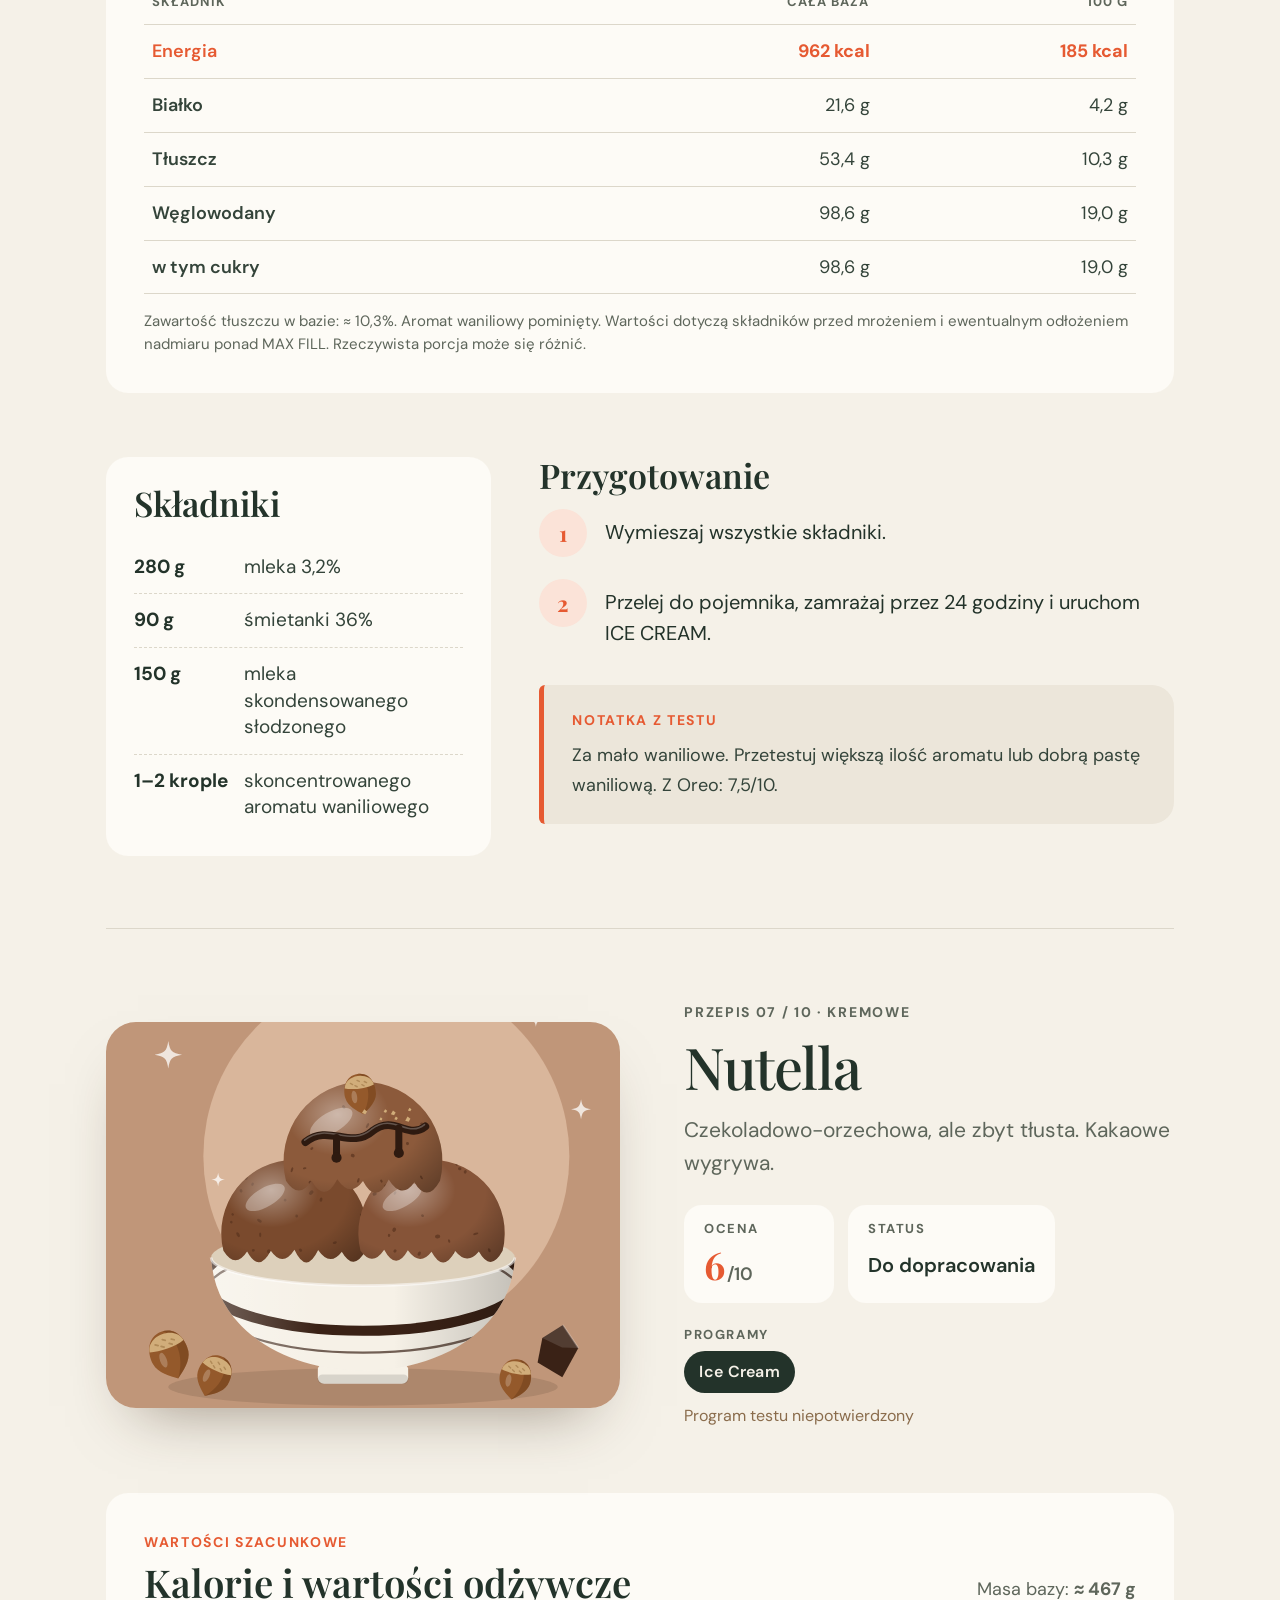
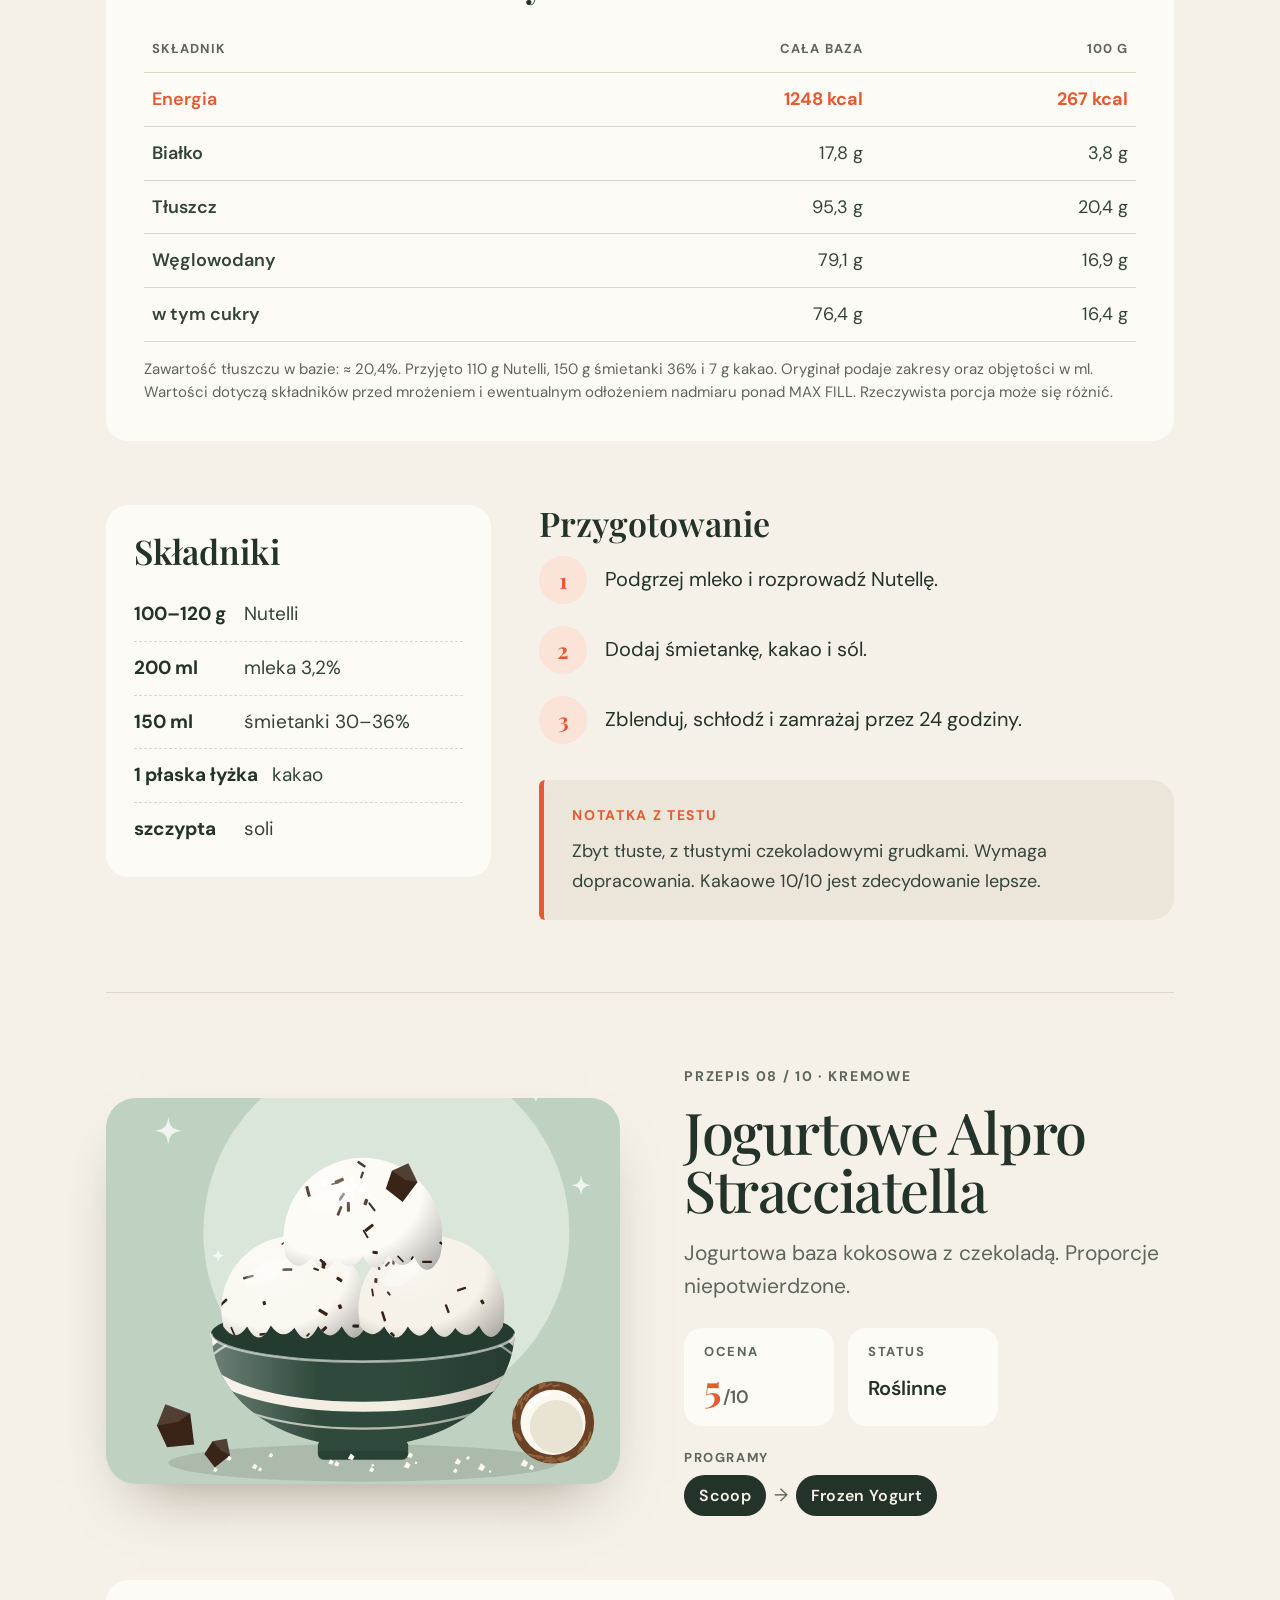
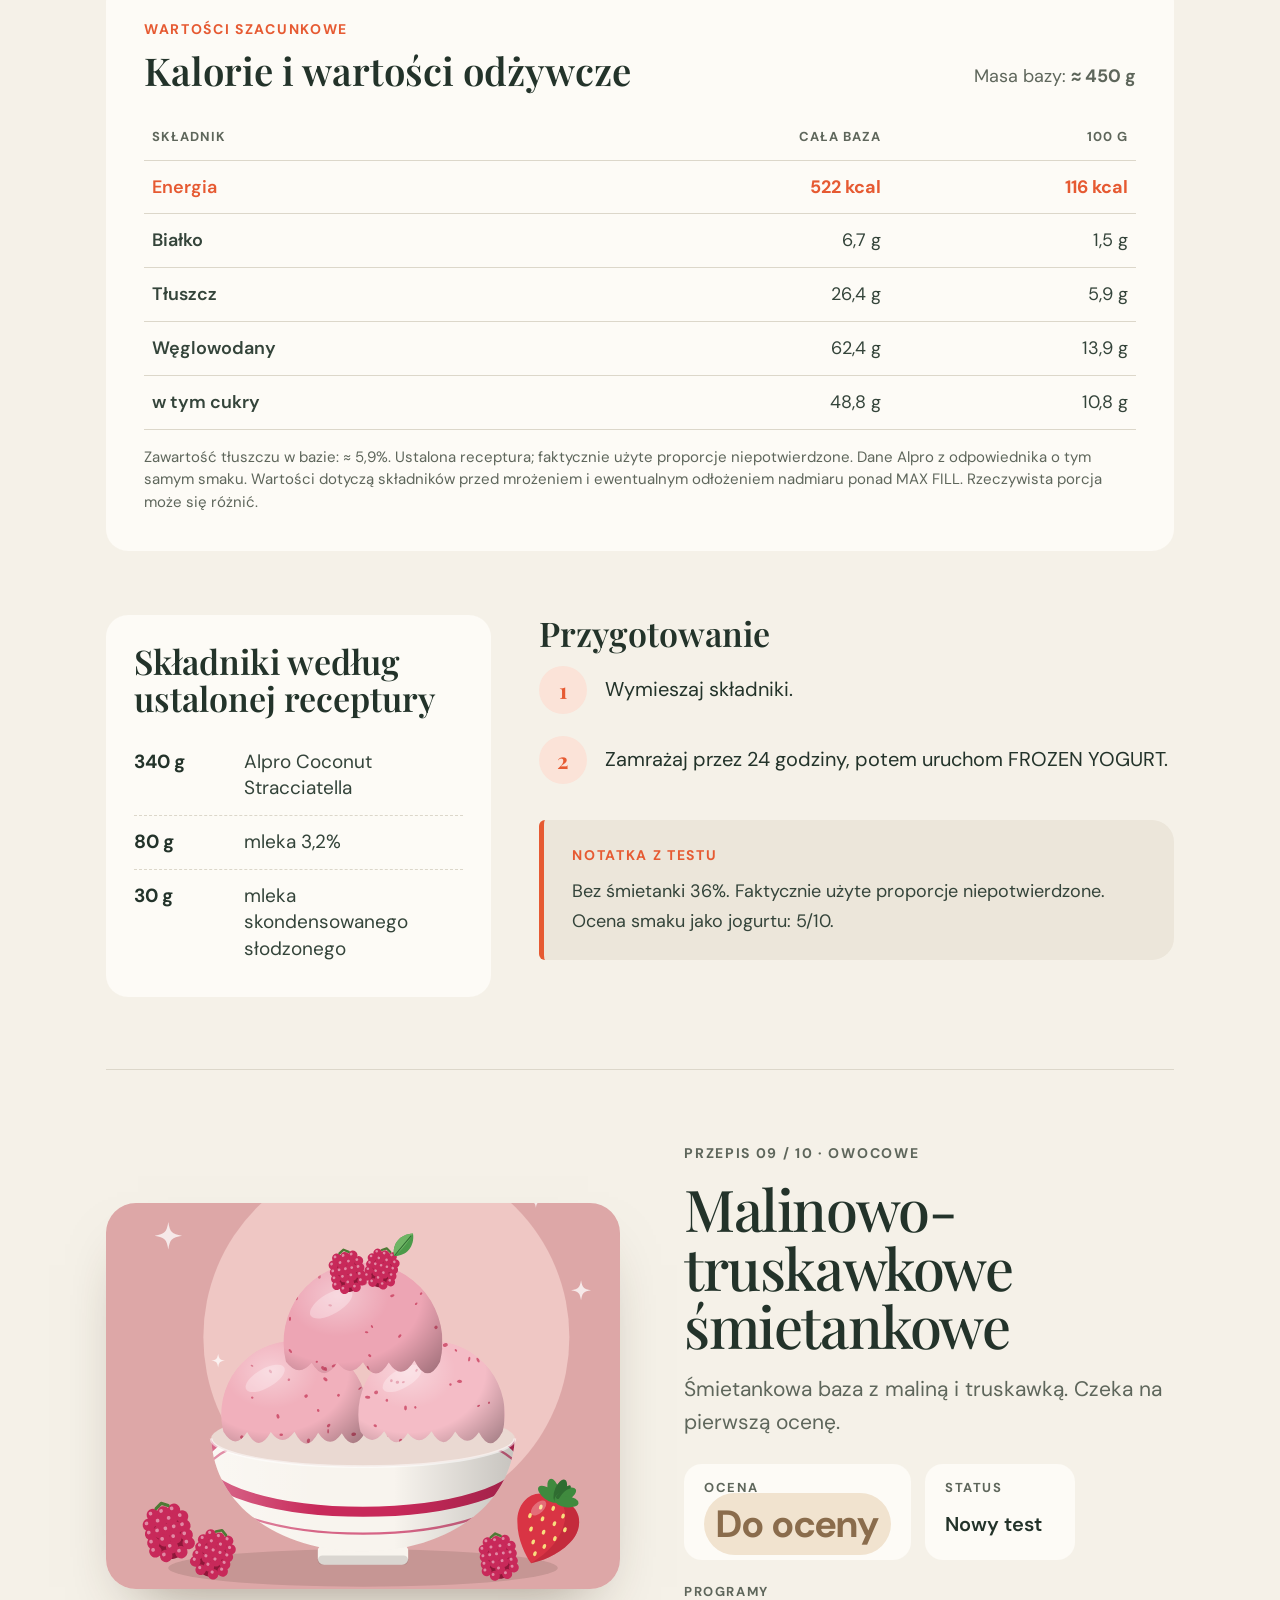
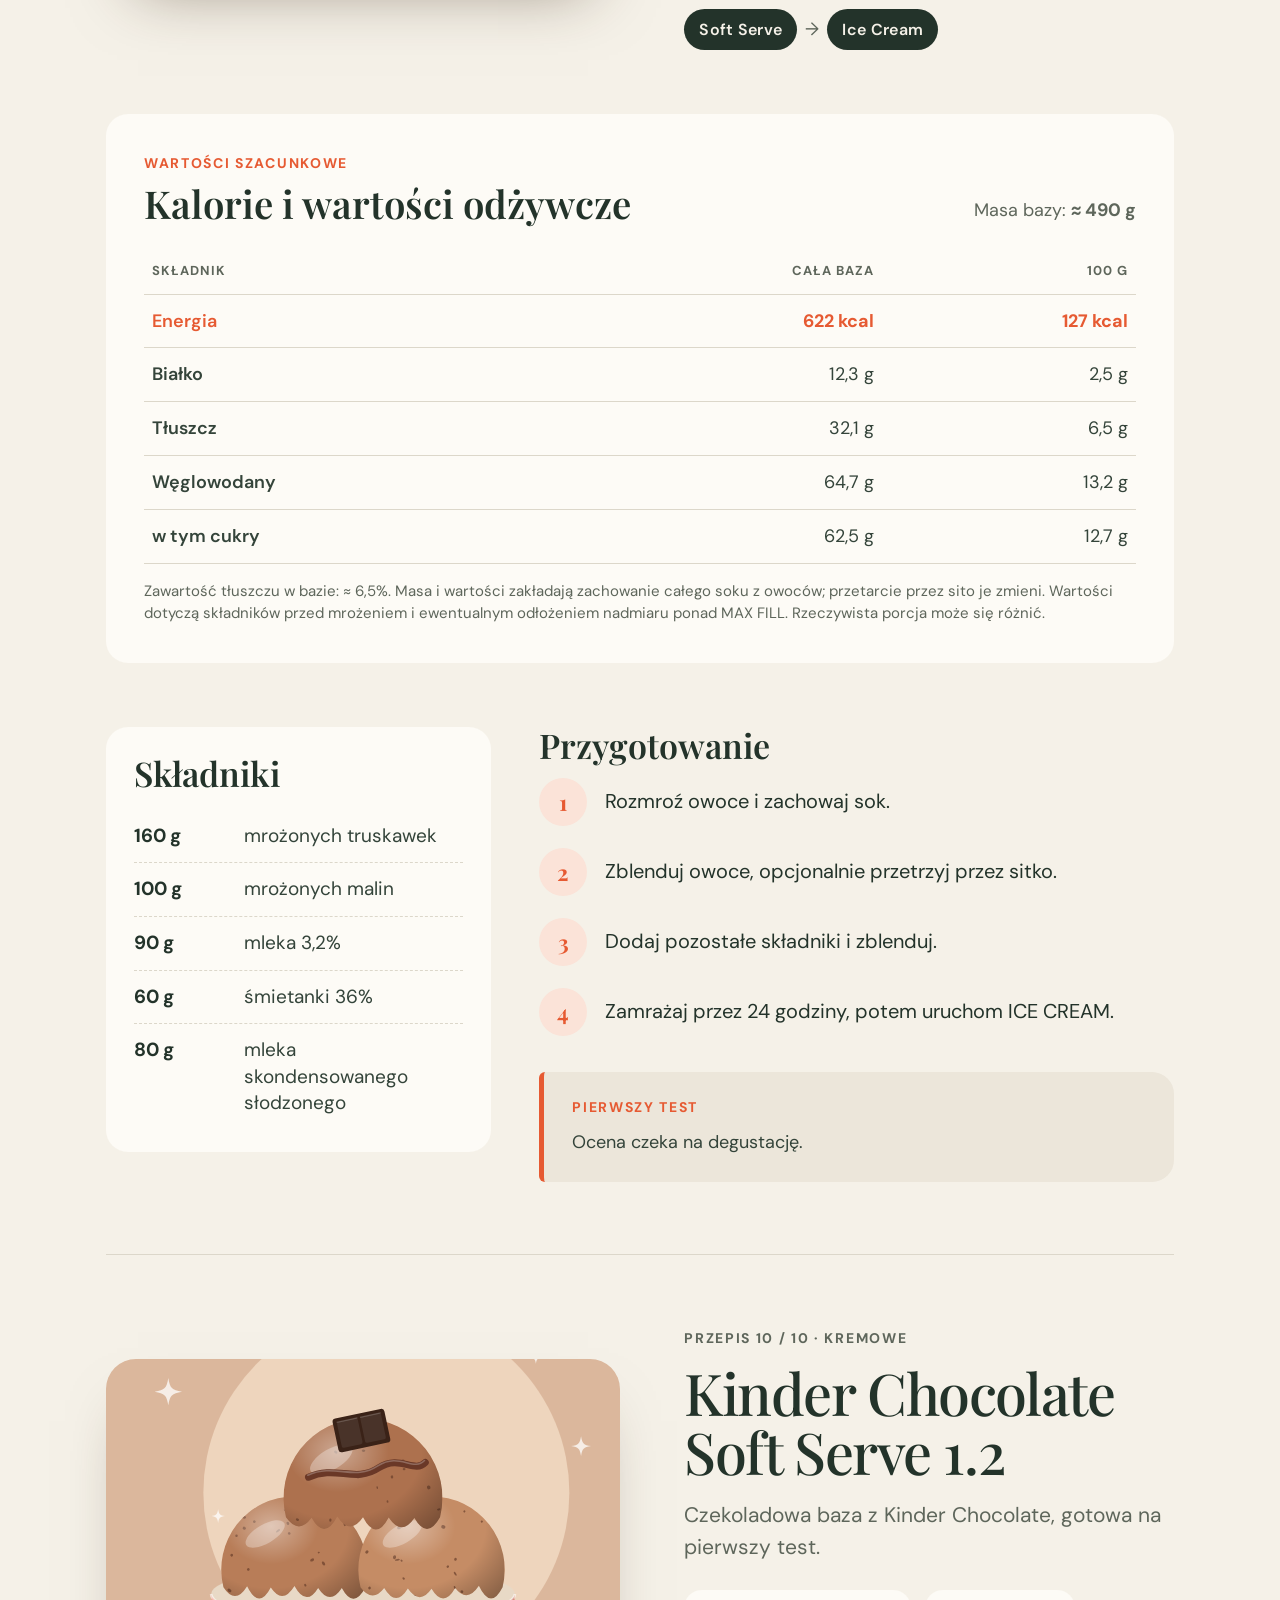
==== commit 2f76b6de: "Add nutrition data and Przepisomania branding Refs SWI-1" ====
--- a/ksiazka.html
+++ b/ksiazka.html
@@ -6,8 +6,8 @@
   <meta name="robots" content="noindex, nofollow">
   <meta name="theme-color" content="#f5f1e8">
   <meta name="description" content="Wszystkie przepisy na jednej stronie do druku.">
-  <title>Cała książka — SwirlBook</title>
-  <link rel="icon" href="/img/kakaowe.svg" type="image/svg+xml">
+  <title>Cała książka — Przepisomania</title>
+  <link rel="icon" href="/logo.svg" type="image/svg+xml">
   <link rel="preconnect" href="https://fonts.googleapis.com">
   <link rel="preconnect" href="https://fonts.gstatic.com" crossorigin>
   <link href="https://fonts.googleapis.com/css2?family=DM+Sans:opsz,wght@9..40,400;9..40,500;9..40,600;9..40,700&family=Playfair+Display:ital,wght@0,500;0,600;0,700;1,500&display=swap" rel="stylesheet">
@@ -16,7 +16,7 @@
 <body class="is-book">
 
   <header class="topbar">
-    <a class="brand" href="/" aria-label="SwirlBook, strona główna"><span class="brand-mark" aria-hidden="true">✳</span><span>zimna<em>rzecz</em></span></a>
+    <a class="brand" href="/" aria-label="Przepisomania, strona główna"><img class="brand-logo" src="/logo.svg" alt="" width="36" height="36"><span>Przepiso<em>mania</em></span></a>
     <a class="back" href="/"><span aria-hidden="true">←</span> Strona główna</a>
   </header>
   <main class="book">
@@ -28,7 +28,7 @@
     <header class="recipe-hero">
       <div class="recipe-art"><img src="/img/kakaowe.svg" alt="Ilustracja: Kakaowe" width="800" height="600"></div>
       <div class="recipe-intro">
-        <p class="eyebrow">Przepis 01 / 09 · Kremowe</p>
+        <p class="eyebrow">Przepis 01 / 10 · Kremowe</p>
         <h2 class="recipe-title">Kakaowe</h2>
         <p class="recipe-lede">Gęste kakao, szczypta soli i idealna kremowość po drugim obrocie.</p>
         <div class="recipe-facts">
@@ -38,6 +38,18 @@
         <div class="programs"><span class="fact-label">Programy</span><div class="chips"><span class="chip">Soft Serve</span><span class="chip-arrow" aria-hidden="true">→</span><span class="chip">Ice Cream</span><span class="chip-arrow" aria-hidden="true">→</span><span class="chip">Re-spin</span></div></div>
       </div>
     </header>
+
+<section class="nutrition" aria-labelledby="nutrition-kakaowe">
+    <div class="nutrition-head">
+      <div><p class="eyebrow">Wartości szacunkowe</p><h2 id="nutrition-kakaowe">Kalorie i wartości odżywcze</h2></div>
+      <p>Masa bazy: <strong>≈ 490 g</strong></p>
+    </div>
+    <div class="nutrition-table-wrap"><table class="nutrition-table">
+      <thead><tr><th scope="col">Składnik</th><th scope="col">Cała baza</th><th scope="col">100 g</th></tr></thead>
+      <tbody><tr><th scope="row">Energia</th><td>890 kcal</td><td>182 kcal</td></tr><tr><th scope="row">Białko</th><td>24,0 g</td><td>4,9 g</td></tr><tr><th scope="row">Tłuszcz</th><td>53,6 g</td><td>10,9 g</td></tr><tr><th scope="row">Węglowodany</th><td>82,0 g</td><td>16,7 g</td></tr><tr><th scope="row">w tym cukry</th><td>76,2 g</td><td>15,6 g</td></tr></tbody>
+    </table></div>
+    <p class="nutrition-note">Zawartość tłuszczu w bazie: ≈ 10,9%. Kakao bez potwierdzonej etykiety; sól pominięta. Wartości dotyczą składników przed mrożeniem i ewentualnym odłożeniem nadmiaru ponad MAX FILL. Rzeczywista porcja może się różnić.</p>
+  </section>
 
     <div class="recipe-body">
       <section class="panel ingredients">
@@ -72,7 +84,7 @@
     <header class="recipe-hero">
       <div class="recipe-art"><img src="/img/lotus.svg" alt="Ilustracja: Lotus Biscoff" width="800" height="600"></div>
       <div class="recipe-intro">
-        <p class="eyebrow">Przepis 02 / 09 · Kremowe</p>
+        <p class="eyebrow">Przepis 02 / 10 · Kremowe</p>
         <h2 class="recipe-title">Lotus Biscoff</h2>
         <p class="recipe-lede">Karmelowo-korzenny smak. Przy następnym teście lekko podgrzać krem.</p>
         <div class="recipe-facts">
@@ -82,6 +94,18 @@
         <div class="programs"><span class="fact-label">Programy</span><div class="chips"><span class="chip">Soft Serve</span><span class="chip-arrow" aria-hidden="true">→</span><span class="chip">Gelato</span></div></div>
       </div>
     </header>
+
+<section class="nutrition" aria-labelledby="nutrition-lotus">
+    <div class="nutrition-head">
+      <div><p class="eyebrow">Wartości szacunkowe</p><h2 id="nutrition-lotus">Kalorie i wartości odżywcze</h2></div>
+      <p>Masa bazy: <strong>≈ 430 g</strong></p>
+    </div>
+    <div class="nutrition-table-wrap"><table class="nutrition-table">
+      <thead><tr><th scope="col">Składnik</th><th scope="col">Cała baza</th><th scope="col">100 g</th></tr></thead>
+      <tbody><tr><th scope="row">Energia</th><td>875 kcal</td><td>203 kcal</td></tr><tr><th scope="row">Białko</th><td>13,9 g</td><td>3,2 g</td></tr><tr><th scope="row">Tłuszcz</th><td>59,3 g</td><td>13,8 g</td></tr><tr><th scope="row">Węglowodany</th><td>71,1 g</td><td>16,5 g</td></tr><tr><th scope="row">w tym cukry</th><td>56,9 g</td><td>13,2 g</td></tr></tbody>
+    </table></div>
+    <p class="nutrition-note">Zawartość tłuszczu w bazie: ≈ 13,8%. Krem Lotus przyjęto jako wersję gładką; sól pominięta. Wartości dotyczą składników przed mrożeniem i ewentualnym odłożeniem nadmiaru ponad MAX FILL. Rzeczywista porcja może się różnić.</p>
+  </section>
 
     <div class="recipe-body">
       <section class="panel ingredients">
@@ -112,7 +136,7 @@
     <header class="recipe-hero">
       <div class="recipe-art"><img src="/img/truskawkowe.svg" alt="Ilustracja: Truskawkowe" width="800" height="600"></div>
       <div class="recipe-intro">
-        <p class="eyebrow">Przepis 03 / 09 · Owocowe</p>
+        <p class="eyebrow">Przepis 03 / 10 · Owocowe</p>
         <h2 class="recipe-title">Truskawkowe</h2>
         <p class="recipe-lede">Intensywnie owocowe, proste i sprawdzone. Proporcje zostają.</p>
         <div class="recipe-facts">
@@ -122,6 +146,18 @@
         <div class="programs"><span class="fact-label">Programy</span><div class="chips"><span class="chip">Soft Serve</span><span class="chip-arrow" aria-hidden="true">→</span><span class="chip">Fruiti</span></div></div>
       </div>
     </header>
+
+<section class="nutrition" aria-labelledby="nutrition-truskawkowe">
+    <div class="nutrition-head">
+      <div><p class="eyebrow">Wartości szacunkowe</p><h2 id="nutrition-truskawkowe">Kalorie i wartości odżywcze</h2></div>
+      <p>Masa bazy: <strong>≈ 482 g</strong></p>
+    </div>
+    <div class="nutrition-table-wrap"><table class="nutrition-table">
+      <thead><tr><th scope="col">Składnik</th><th scope="col">Cała baza</th><th scope="col">100 g</th></tr></thead>
+      <tbody><tr><th scope="row">Energia</th><td>402 kcal</td><td>83 kcal</td></tr><tr><th scope="row">Białko</th><td>5,9 g</td><td>1,2 g</td></tr><tr><th scope="row">Tłuszcz</th><td>4,9 g</td><td>1,0 g</td></tr><tr><th scope="row">Węglowodany</th><td>80,9 g</td><td>16,8 g</td></tr><tr><th scope="row">w tym cukry</th><td>78,5 g</td><td>16,3 g</td></tr></tbody>
+    </table></div>
+    <p class="nutrition-note">Zawartość tłuszczu w bazie: ≈ 1,0%. Sok z cytryny pominięty; masa dotyczy owoców po rozmrożeniu razem z sokiem. Wartości dotyczą składników przed mrożeniem i ewentualnym odłożeniem nadmiaru ponad MAX FILL. Rzeczywista porcja może się różnić.</p>
+  </section>
 
     <div class="recipe-body">
       <section class="panel ingredients">
@@ -151,7 +187,7 @@
     <header class="recipe-hero">
       <div class="recipe-art"><img src="/img/oreo.svg" alt="Ilustracja: Waniliowe z Oreo" width="800" height="600"></div>
       <div class="recipe-intro">
-        <p class="eyebrow">Przepis 04 / 09 · Kremowe</p>
+        <p class="eyebrow">Przepis 04 / 10 · Kremowe</p>
         <h2 class="recipe-title">Waniliowe z Oreo</h2>
         <p class="recipe-lede">Znana baza waniliowa w wersji z chrupiącymi kawałkami.</p>
         <div class="recipe-facts">
@@ -161,6 +197,18 @@
         <div class="programs"><span class="fact-label">Programy</span><div class="chips"><span class="chip">Ice Cream</span><span class="chip-arrow" aria-hidden="true">→</span><span class="chip">Mix-in</span></div></div>
       </div>
     </header>
+
+<section class="nutrition" aria-labelledby="nutrition-oreo">
+    <div class="nutrition-head">
+      <div><p class="eyebrow">Wartości szacunkowe</p><h2 id="nutrition-oreo">Kalorie i wartości odżywcze</h2></div>
+      <p>Masa bazy: <strong>≈ 553 g</strong></p>
+    </div>
+    <div class="nutrition-table-wrap"><table class="nutrition-table">
+      <thead><tr><th scope="col">Składnik</th><th scope="col">Cała baza</th><th scope="col">100 g</th></tr></thead>
+      <tbody><tr><th scope="row">Energia</th><td>1121 kcal</td><td>203 kcal</td></tr><tr><th scope="row">Białko</th><td>23,3 g</td><td>4,2 g</td></tr><tr><th scope="row">Tłuszcz</th><td>60,0 g</td><td>10,8 g</td></tr><tr><th scope="row">Węglowodany</th><td>121,4 g</td><td>22,0 g</td></tr><tr><th scope="row">w tym cukry</th><td>111,2 g</td><td>20,1 g</td></tr></tbody>
+    </table></div>
+    <p class="nutrition-note">Zawartość tłuszczu w bazie: ≈ 10,8%. Założono 33 g Oreo (około 3 ciasteczka). Ilość faktycznie dodana jest nieznana; baza bez Oreo ma 520 g. Wartości dotyczą składników przed mrożeniem i ewentualnym odłożeniem nadmiaru ponad MAX FILL. Rzeczywista porcja może się różnić.</p>
+  </section>
 
     <div class="recipe-body">
       <section class="panel ingredients">
@@ -191,7 +239,7 @@
     <header class="recipe-hero">
       <div class="recipe-art"><img src="/img/mango.svg" alt="Ilustracja: Mango &amp; marakuja" width="800" height="600"></div>
       <div class="recipe-intro">
-        <p class="eyebrow">Przepis 05 / 09 · Owocowe</p>
+        <p class="eyebrow">Przepis 05 / 10 · Owocowe</p>
         <h2 class="recipe-title">Mango &amp; marakuja Fruiti 2.0</h2>
         <p class="recipe-lede">Kwaśna, tropikalna. Kolejny test z większą ilością mango.</p>
         <div class="recipe-facts">
@@ -201,6 +249,18 @@
         <div class="programs"><span class="fact-label">Programy</span><div class="chips"><span class="chip">Soft Serve</span><span class="chip-arrow" aria-hidden="true">→</span><span class="chip">Fruiti</span></div></div>
       </div>
     </header>
+
+<section class="nutrition" aria-labelledby="nutrition-mango">
+    <div class="nutrition-head">
+      <div><p class="eyebrow">Wartości szacunkowe</p><h2 id="nutrition-mango">Kalorie i wartości odżywcze</h2></div>
+      <p>Masa bazy: <strong>≈ 445 g</strong></p>
+    </div>
+    <div class="nutrition-table-wrap"><table class="nutrition-table">
+      <thead><tr><th scope="col">Składnik</th><th scope="col">Cała baza</th><th scope="col">100 g</th></tr></thead>
+      <tbody><tr><th scope="row">Energia</th><td>516 kcal</td><td>116 kcal</td></tr><tr><th scope="row">Białko</th><td>4,1 g</td><td>0,9 g</td></tr><tr><th scope="row">Tłuszcz</th><td>22,8 g</td><td>5,1 g</td></tr><tr><th scope="row">Węglowodany</th><td>72,8 g</td><td>16,4 g</td></tr><tr><th scope="row">w tym cukry</th><td>63,2 g</td><td>14,2 g</td></tr></tbody>
+    </table></div>
+    <p class="nutrition-note">Zawartość tłuszczu w bazie: ≈ 5,1%. Przyjęto 20 g agawy. Etykiety mango i przecieru są nieznane; ekstrakt waniliowy pominięty. Wartości dotyczą składników przed mrożeniem i ewentualnym odłożeniem nadmiaru ponad MAX FILL. Rzeczywista porcja może się różnić.</p>
+  </section>
 
     <div class="recipe-body">
       <section class="panel ingredients">
@@ -231,7 +291,7 @@
     <header class="recipe-hero">
       <div class="recipe-art"><img src="/img/wanilia.svg" alt="Ilustracja: Waniliowe" width="800" height="600"></div>
       <div class="recipe-intro">
-        <p class="eyebrow">Przepis 06 / 09 · Kremowe</p>
+        <p class="eyebrow">Przepis 06 / 10 · Kremowe</p>
         <h2 class="recipe-title">Waniliowe</h2>
         <p class="recipe-lede">Łagodna baza, która prosi się o więcej wanilii lub dobrą pastę.</p>
         <div class="recipe-facts">
@@ -241,6 +301,18 @@
         <div class="programs"><span class="fact-label">Programy</span><div class="chips"><span class="chip">Soft Serve</span><span class="chip-arrow" aria-hidden="true">→</span><span class="chip">Ice Cream</span></div></div>
       </div>
     </header>
+
+<section class="nutrition" aria-labelledby="nutrition-wanilia">
+    <div class="nutrition-head">
+      <div><p class="eyebrow">Wartości szacunkowe</p><h2 id="nutrition-wanilia">Kalorie i wartości odżywcze</h2></div>
+      <p>Masa bazy: <strong>≈ 520 g</strong></p>
+    </div>
+    <div class="nutrition-table-wrap"><table class="nutrition-table">
+      <thead><tr><th scope="col">Składnik</th><th scope="col">Cała baza</th><th scope="col">100 g</th></tr></thead>
+      <tbody><tr><th scope="row">Energia</th><td>962 kcal</td><td>185 kcal</td></tr><tr><th scope="row">Białko</th><td>21,6 g</td><td>4,2 g</td></tr><tr><th scope="row">Tłuszcz</th><td>53,4 g</td><td>10,3 g</td></tr><tr><th scope="row">Węglowodany</th><td>98,6 g</td><td>19,0 g</td></tr><tr><th scope="row">w tym cukry</th><td>98,6 g</td><td>19,0 g</td></tr></tbody>
+    </table></div>
+    <p class="nutrition-note">Zawartość tłuszczu w bazie: ≈ 10,3%. Aromat waniliowy pominięty. Wartości dotyczą składników przed mrożeniem i ewentualnym odłożeniem nadmiaru ponad MAX FILL. Rzeczywista porcja może się różnić.</p>
+  </section>
 
     <div class="recipe-body">
       <section class="panel ingredients">
@@ -269,7 +341,7 @@
     <header class="recipe-hero">
       <div class="recipe-art"><img src="/img/nutella.svg" alt="Ilustracja: Nutella" width="800" height="600"></div>
       <div class="recipe-intro">
-        <p class="eyebrow">Przepis 07 / 09 · Kremowe</p>
+        <p class="eyebrow">Przepis 07 / 10 · Kremowe</p>
         <h2 class="recipe-title">Nutella</h2>
         <p class="recipe-lede">Czekoladowo-orzechowa, ale zbyt tłusta. Kakaowe wygrywa.</p>
         <div class="recipe-facts">
@@ -279,6 +351,18 @@
         <div class="programs"><span class="fact-label">Programy</span><div class="chips"><span class="chip">Ice Cream</span></div><p class="program-note">Program testu niepotwierdzony</p></div>
       </div>
     </header>
+
+<section class="nutrition" aria-labelledby="nutrition-nutella">
+    <div class="nutrition-head">
+      <div><p class="eyebrow">Wartości szacunkowe</p><h2 id="nutrition-nutella">Kalorie i wartości odżywcze</h2></div>
+      <p>Masa bazy: <strong>≈ 467 g</strong></p>
+    </div>
+    <div class="nutrition-table-wrap"><table class="nutrition-table">
+      <thead><tr><th scope="col">Składnik</th><th scope="col">Cała baza</th><th scope="col">100 g</th></tr></thead>
+      <tbody><tr><th scope="row">Energia</th><td>1248 kcal</td><td>267 kcal</td></tr><tr><th scope="row">Białko</th><td>17,8 g</td><td>3,8 g</td></tr><tr><th scope="row">Tłuszcz</th><td>95,3 g</td><td>20,4 g</td></tr><tr><th scope="row">Węglowodany</th><td>79,1 g</td><td>16,9 g</td></tr><tr><th scope="row">w tym cukry</th><td>76,4 g</td><td>16,4 g</td></tr></tbody>
+    </table></div>
+    <p class="nutrition-note">Zawartość tłuszczu w bazie: ≈ 20,4%. Przyjęto 110 g Nutelli, 150 g śmietanki 36% i 7 g kakao. Oryginał podaje zakresy oraz objętości w ml. Wartości dotyczą składników przed mrożeniem i ewentualnym odłożeniem nadmiaru ponad MAX FILL. Rzeczywista porcja może się różnić.</p>
+  </section>
 
     <div class="recipe-body">
       <section class="panel ingredients">
@@ -309,7 +393,7 @@
     <header class="recipe-hero">
       <div class="recipe-art"><img src="/img/jogurtowe.svg" alt="Ilustracja: Alpro Stracciatella" width="800" height="600"></div>
       <div class="recipe-intro">
-        <p class="eyebrow">Przepis 08 / 09 · Kremowe</p>
+        <p class="eyebrow">Przepis 08 / 10 · Kremowe</p>
         <h2 class="recipe-title">Jogurtowe Alpro Stracciatella</h2>
         <p class="recipe-lede">Jogurtowa baza kokosowa z czekoladą. Proporcje niepotwierdzone.</p>
         <div class="recipe-facts">
@@ -319,6 +403,18 @@
         <div class="programs"><span class="fact-label">Programy</span><div class="chips"><span class="chip">Scoop</span><span class="chip-arrow" aria-hidden="true">→</span><span class="chip">Frozen Yogurt</span></div></div>
       </div>
     </header>
+
+<section class="nutrition" aria-labelledby="nutrition-jogurtowe">
+    <div class="nutrition-head">
+      <div><p class="eyebrow">Wartości szacunkowe</p><h2 id="nutrition-jogurtowe">Kalorie i wartości odżywcze</h2></div>
+      <p>Masa bazy: <strong>≈ 450 g</strong></p>
+    </div>
+    <div class="nutrition-table-wrap"><table class="nutrition-table">
+      <thead><tr><th scope="col">Składnik</th><th scope="col">Cała baza</th><th scope="col">100 g</th></tr></thead>
+      <tbody><tr><th scope="row">Energia</th><td>522 kcal</td><td>116 kcal</td></tr><tr><th scope="row">Białko</th><td>6,7 g</td><td>1,5 g</td></tr><tr><th scope="row">Tłuszcz</th><td>26,4 g</td><td>5,9 g</td></tr><tr><th scope="row">Węglowodany</th><td>62,4 g</td><td>13,9 g</td></tr><tr><th scope="row">w tym cukry</th><td>48,8 g</td><td>10,8 g</td></tr></tbody>
+    </table></div>
+    <p class="nutrition-note">Zawartość tłuszczu w bazie: ≈ 5,9%. Ustalona receptura; faktycznie użyte proporcje niepotwierdzone. Dane Alpro z odpowiednika o tym samym smaku. Wartości dotyczą składników przed mrożeniem i ewentualnym odłożeniem nadmiaru ponad MAX FILL. Rzeczywista porcja może się różnić.</p>
+  </section>
 
     <div class="recipe-body">
       <section class="panel ingredients">
@@ -346,7 +442,7 @@
     <header class="recipe-hero">
       <div class="recipe-art"><img src="/img/malinowe.svg" alt="Ilustracja: Malinowo-truskawkowe" width="800" height="600"></div>
       <div class="recipe-intro">
-        <p class="eyebrow">Przepis 09 / 09 · Owocowe</p>
+        <p class="eyebrow">Przepis 09 / 10 · Owocowe</p>
         <h2 class="recipe-title">Malinowo-truskawkowe śmietankowe</h2>
         <p class="recipe-lede">Śmietankowa baza z maliną i truskawką. Czeka na pierwszą ocenę.</p>
         <div class="recipe-facts">
@@ -356,6 +452,18 @@
         <div class="programs"><span class="fact-label">Programy</span><div class="chips"><span class="chip">Soft Serve</span><span class="chip-arrow" aria-hidden="true">→</span><span class="chip">Ice Cream</span></div></div>
       </div>
     </header>
+
+<section class="nutrition" aria-labelledby="nutrition-malinowe">
+    <div class="nutrition-head">
+      <div><p class="eyebrow">Wartości szacunkowe</p><h2 id="nutrition-malinowe">Kalorie i wartości odżywcze</h2></div>
+      <p>Masa bazy: <strong>≈ 490 g</strong></p>
+    </div>
+    <div class="nutrition-table-wrap"><table class="nutrition-table">
+      <thead><tr><th scope="col">Składnik</th><th scope="col">Cała baza</th><th scope="col">100 g</th></tr></thead>
+      <tbody><tr><th scope="row">Energia</th><td>622 kcal</td><td>127 kcal</td></tr><tr><th scope="row">Białko</th><td>12,3 g</td><td>2,5 g</td></tr><tr><th scope="row">Tłuszcz</th><td>32,1 g</td><td>6,5 g</td></tr><tr><th scope="row">Węglowodany</th><td>64,7 g</td><td>13,2 g</td></tr><tr><th scope="row">w tym cukry</th><td>62,5 g</td><td>12,7 g</td></tr></tbody>
+    </table></div>
+    <p class="nutrition-note">Zawartość tłuszczu w bazie: ≈ 6,5%. Masa i wartości zakładają zachowanie całego soku z owoców; przetarcie przez sito je zmieni. Wartości dotyczą składników przed mrożeniem i ewentualnym odłożeniem nadmiaru ponad MAX FILL. Rzeczywista porcja może się różnić.</p>
+  </section>
 
     <div class="recipe-body">
       <section class="panel ingredients">
@@ -383,6 +491,58 @@
       </section>
     </div>
   </article>
+    <article class="recipe" id="kinder">
+    <header class="recipe-hero">
+      <div class="recipe-art"><img src="/img/kinder.svg" alt="Ilustracja: Kinder Chocolate" width="800" height="600"></div>
+      <div class="recipe-intro">
+        <p class="eyebrow">Przepis 10 / 10 · Kremowe</p>
+        <h2 class="recipe-title">Kinder Chocolate Soft Serve 1.2</h2>
+        <p class="recipe-lede">Czekoladowa baza z Kinder Chocolate, gotowa na pierwszy test.</p>
+        <div class="recipe-facts">
+          <div class="fact"><span class="fact-label">Ocena</span><span class="score pending">Do oceny</span></div>
+          <div class="fact"><span class="fact-label">Status</span><span class="fact-value">Nowy test</span></div>
+        </div>
+        <div class="programs"><span class="fact-label">Programy</span><div class="chips"><span class="chip">Soft Serve</span><span class="chip-arrow" aria-hidden="true">→</span><span class="chip">Ice Cream</span></div></div>
+      </div>
+    </header>
+
+<section class="nutrition" aria-labelledby="nutrition-kinder">
+    <div class="nutrition-head">
+      <div><p class="eyebrow">Wartości szacunkowe</p><h2 id="nutrition-kinder">Kalorie i wartości odżywcze</h2></div>
+      <p>Masa bazy: <strong>≈ 490 g</strong></p>
+    </div>
+    <div class="nutrition-table-wrap"><table class="nutrition-table">
+      <thead><tr><th scope="col">Składnik</th><th scope="col">Cała baza</th><th scope="col">100 g</th></tr></thead>
+      <tbody><tr><th scope="row">Energia</th><td>1110 kcal</td><td>227 kcal</td></tr><tr><th scope="row">Białko</th><td>23,4 g</td><td>4,8 g</td></tr><tr><th scope="row">Tłuszcz</th><td>69,9 g</td><td>14,3 g</td></tr><tr><th scope="row">Węglowodany</th><td>95,9 g</td><td>19,6 g</td></tr><tr><th scope="row">w tym cukry</th><td>95,7 g</td><td>19,5 g</td></tr></tbody>
+    </table></div>
+    <p class="nutrition-note">Zawartość tłuszczu w bazie: ≈ 14,3%. Sól pominięta. Wartości dotyczą składników przed mrożeniem i ewentualnym odłożeniem nadmiaru ponad MAX FILL. Rzeczywista porcja może się różnić.</p>
+  </section>
+
+    <div class="recipe-body">
+      <section class="panel ingredients">
+        <h2>Składniki</h2>
+        <ul class="ing-list">
+          <li><span class="ing-amount">150 g (12 szt.)</span><span class="ing-item">Kinder Chocolate</span></li>
+          <li><span class="ing-amount">320 g</span><span class="ing-item">mleka 3,2%</span></li>
+          <li><span class="ing-amount">20 g</span><span class="ing-item">śmietanki 36%</span></li>
+          <li><span class="ing-amount">szczypta</span><span class="ing-item">soli</span></li>
+        </ul>
+      </section>
+      <section class="method">
+        <h2>Przygotowanie</h2>
+        <ol class="steps">
+          <li><span>Podgrzej 150 g mleka do około 55–60°C i rozpuść w nim połamane czekoladki.</span></li>
+          <li><span>Dodaj pozostałe 170 g mleka, śmietankę i sól. Zblenduj przez 30–45 sekund.</span></li>
+          <li><span>Schłodź bazę, przelej do pojemnika bez przekraczania MAX FILL i zamrażaj na płasko przez 24 godziny.</span></li>
+          <li><span>Uruchom ICE CREAM; RE-SPIN tylko w razie potrzeby.</span></li>
+        </ol>
+        <aside class="note">
+          <h3>Pierwszy test</h3>
+          <p>Receptura z rozmowy z 16 listopada 2026 r. Ocena czeka na degustację.</p>
+        </aside>
+      </section>
+    </div>
+  </article>
     <article class="recipe" id="rosol">
     <header class="recipe-hero">
       <div class="recipe-art"><img src="/img/rosol.svg" alt="Ilustracja: Rosół z kurczaka i wołowiny" width="800" height="600"></div>
@@ -396,6 +556,8 @@
         </div>
       </div>
     </header>
+
+
 
     <div class="recipe-body">
       <section class="panel ingredients">
@@ -439,7 +601,7 @@
     </div>
   </article>
   </main>
-  <footer class="footer"><a class="brand" href="/" aria-label="SwirlBook, strona główna"><span class="brand-mark" aria-hidden="true">✳</span><span>zimna<em>rzecz</em></span></a><p>Osobisty notatnik przepisów</p></footer>
+  <footer class="footer"><a class="brand" href="/" aria-label="Przepisomania, strona główna"><img class="brand-logo" src="/logo.svg" alt="" width="36" height="36"><span>Przepiso<em>mania</em></span></a><p>Osobisty notatnik przepisów</p></footer>
   <script src="/app.js" defer></script>
 </body>
 </html>
--- a/style.css
+++ b/style.css
@@ -53,7 +53,7 @@
 }
 .brand { display: inline-flex; align-items: center; gap: 10px; text-decoration: none; color: var(--ink); font-size: 22px; font-weight: 700; letter-spacing: -.02em; }
 .brand em { font-style: normal; color: var(--orange); }
-.brand-mark { color: var(--orange); font-size: 26px; line-height: 1; }
+.brand-logo { width: 36px; height: 36px; flex: none; }
 .topnav { display: flex; gap: 8px; }
 .topnav a, .back {
   text-decoration: none; color: var(--ink); font-size: 17px; font-weight: 600;
@@ -141,6 +141,7 @@
 .card-title { font-family: var(--serif); font-size: 30px; font-weight: 600; line-height: 1.15; color: var(--ink); margin: 12px 0 8px; }
 .card-lede { font-size: 17px; line-height: 1.55; color: var(--muted); margin-bottom: 20px; }
 .card-foot { margin-top: auto; display: flex; align-items: center; justify-content: space-between; gap: 12px; flex-wrap: wrap; border-top: 1px solid var(--line); padding-top: 16px; font-size: 15px; font-weight: 600; color: var(--muted); }
+.card-nutrition { display: block; margin: auto 0 14px; font-size: 16px; font-weight: 700; color: var(--orange); }
 .card-go { color: var(--ink); }
 .recipe-card:hover .card-go { color: var(--orange); }
 
@@ -194,6 +195,26 @@
 .chip { background: var(--ink); color: var(--paper); font-size: 16px; font-weight: 600; padding: 8px 15px; border-radius: 999px; letter-spacing: .02em; }
 .chip-arrow { color: var(--muted); font-size: 18px; }
 .program-note { margin: 10px 0 0; font-size: 16px; color: #8a6c4c; }
+
+.nutrition { margin-top: clamp(36px, 5vw, 64px); padding: clamp(24px, 4vw, 38px); background: var(--card); border-radius: var(--radius); }
+.nutrition-head { display: flex; align-items: end; justify-content: space-between; gap: 16px; flex-wrap: wrap; }
+.nutrition-head .eyebrow { margin: 0 0 8px; color: var(--orange); }
+.nutrition-head h2 { margin: 0; font-family: var(--serif); font-size: clamp(30px, 3vw, 42px); font-weight: 600; line-height: 1.1; }
+.nutrition-head p:last-child { margin: 0; color: var(--muted); }
+.nutrition-table-wrap { overflow-x: auto; margin-top: 24px; }
+.nutrition-table { width: 100%; border-collapse: collapse; min-width: 440px; font-variant-numeric: tabular-nums; }
+.nutrition-table th, .nutrition-table td { padding: 12px 8px; border-bottom: 1px solid var(--line); text-align: right; }
+.nutrition-table th:first-child { text-align: left; }
+.nutrition-table thead th { color: var(--muted); font-size: 13px; text-transform: uppercase; letter-spacing: .08em; }
+.nutrition-table tbody th { font-weight: 600; }
+.nutrition-table tbody tr:first-child { font-weight: 700; color: var(--orange); }
+.nutrition-note { margin: 16px 0 0; font-size: 15px; line-height: 1.5; color: var(--muted); }
+@media (max-width: 640px) {
+  .nutrition-table { min-width: 0; table-layout: fixed; font-size: 14px; }
+  .nutrition-table th, .nutrition-table td { padding: 10px 4px; }
+  .nutrition-table th:first-child { width: 42%; }
+  .nutrition-table thead th { font-size: 11px; letter-spacing: .04em; }
+}
 
 .recipe-body { display: grid; grid-template-columns: minmax(300px, .85fr) 1.4fr; gap: clamp(24px, 4vw, 48px); margin-top: clamp(36px, 5vw, 64px); align-items: start; }
 .recipe-body h2 { font-family: var(--serif); font-weight: 600; font-size: 34px; margin: 0 0 18px; line-height: 1.1; }
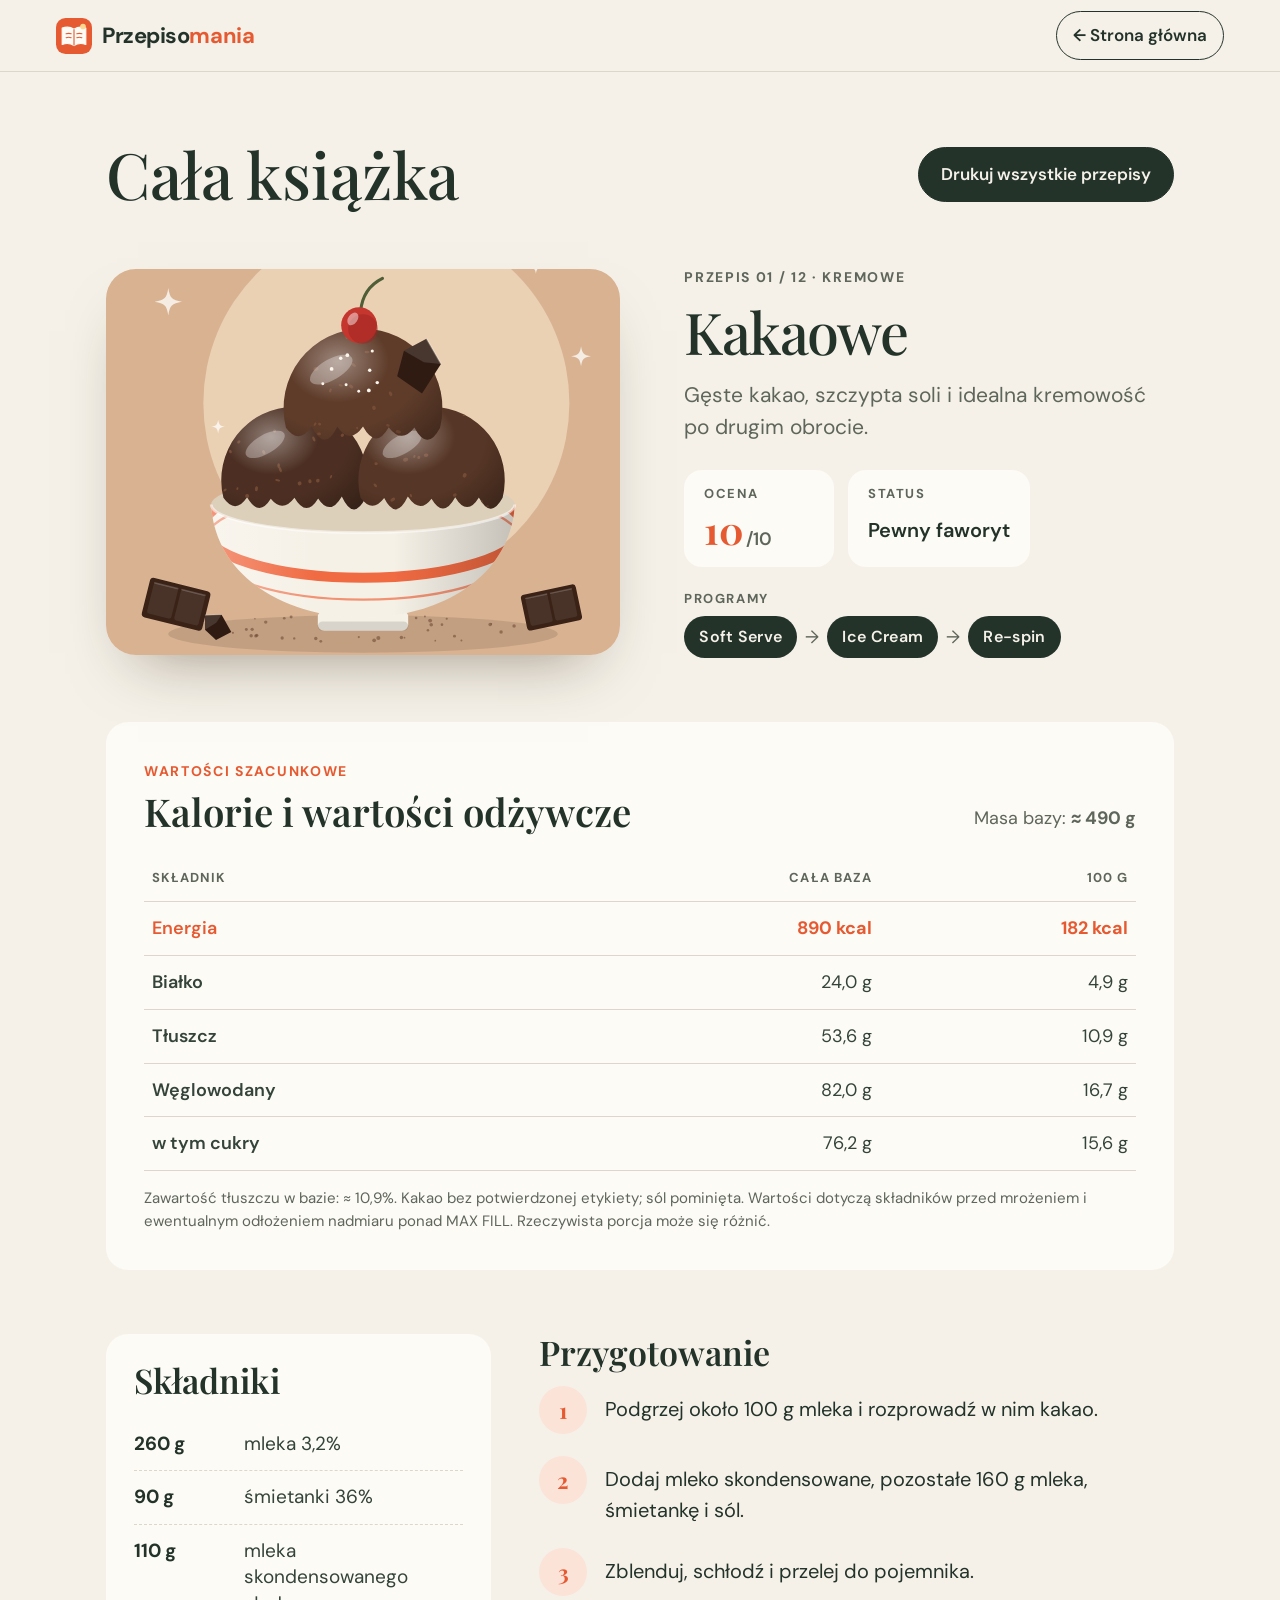
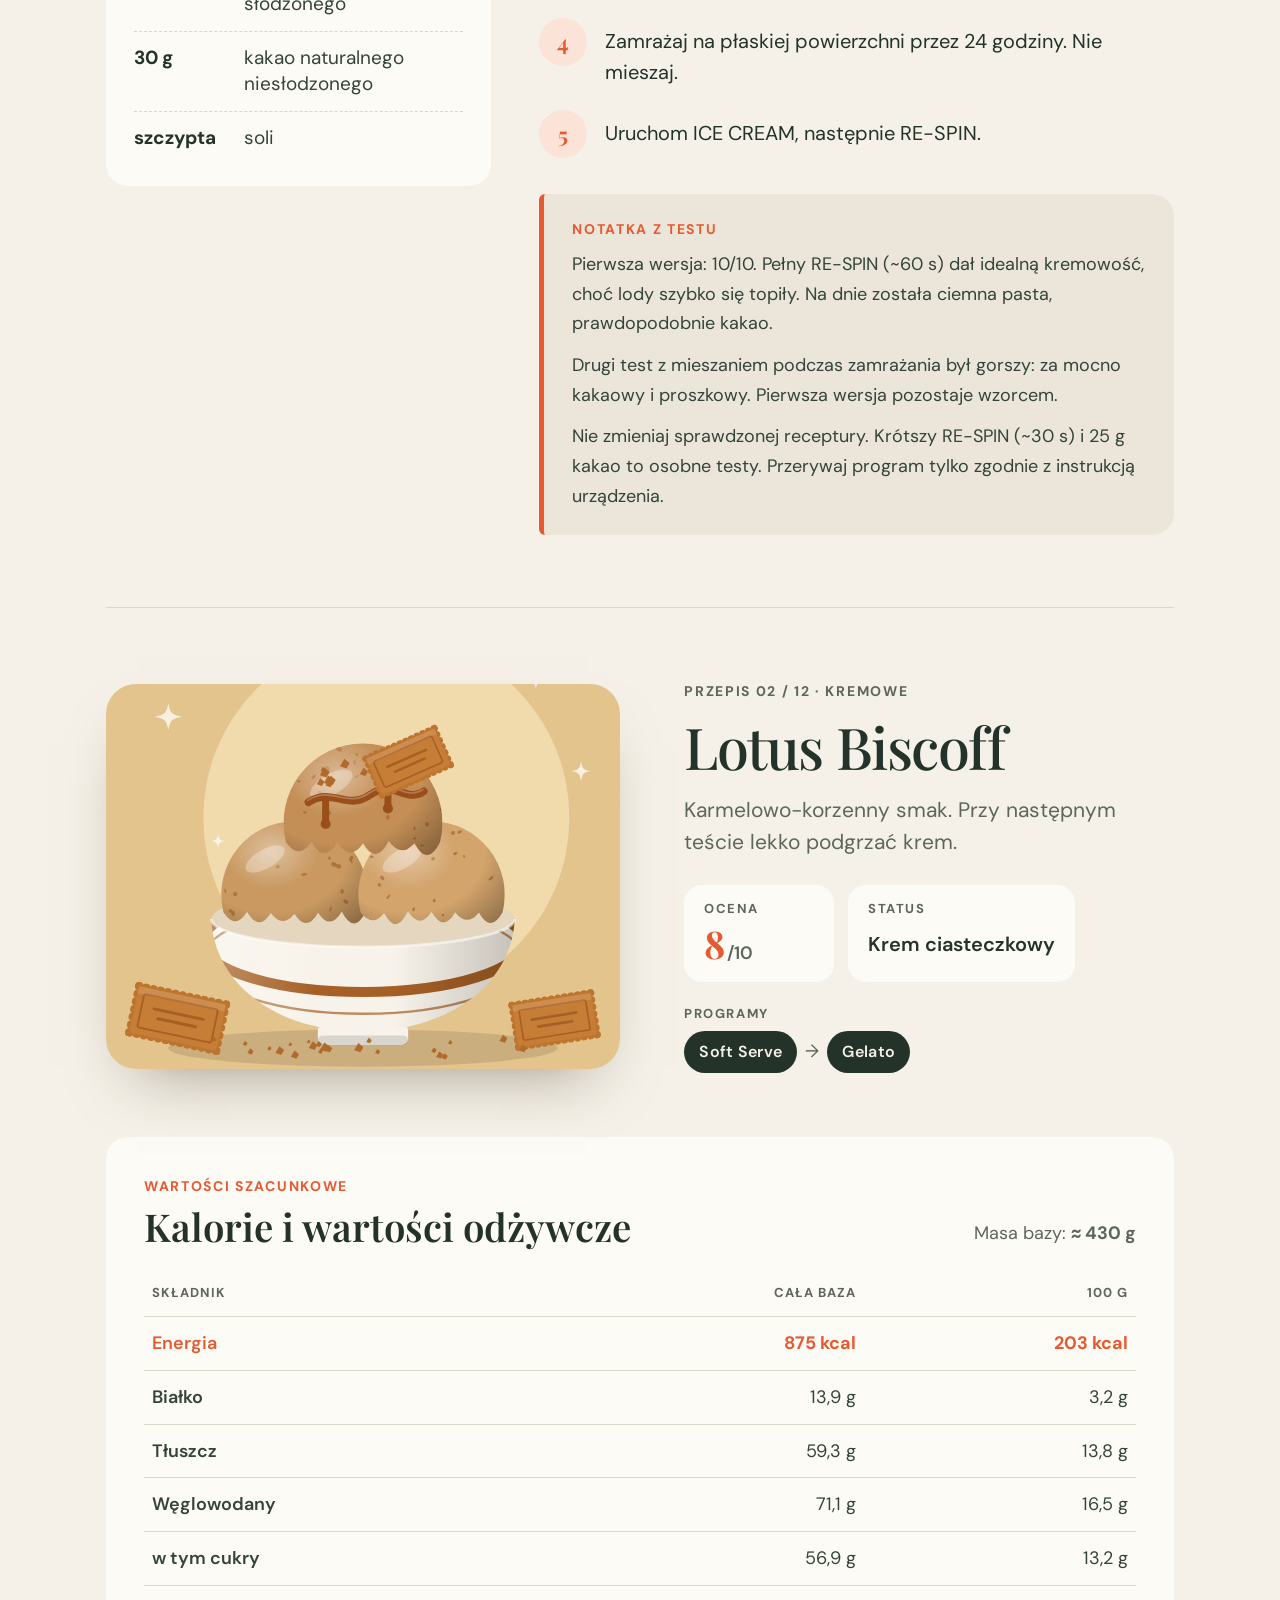
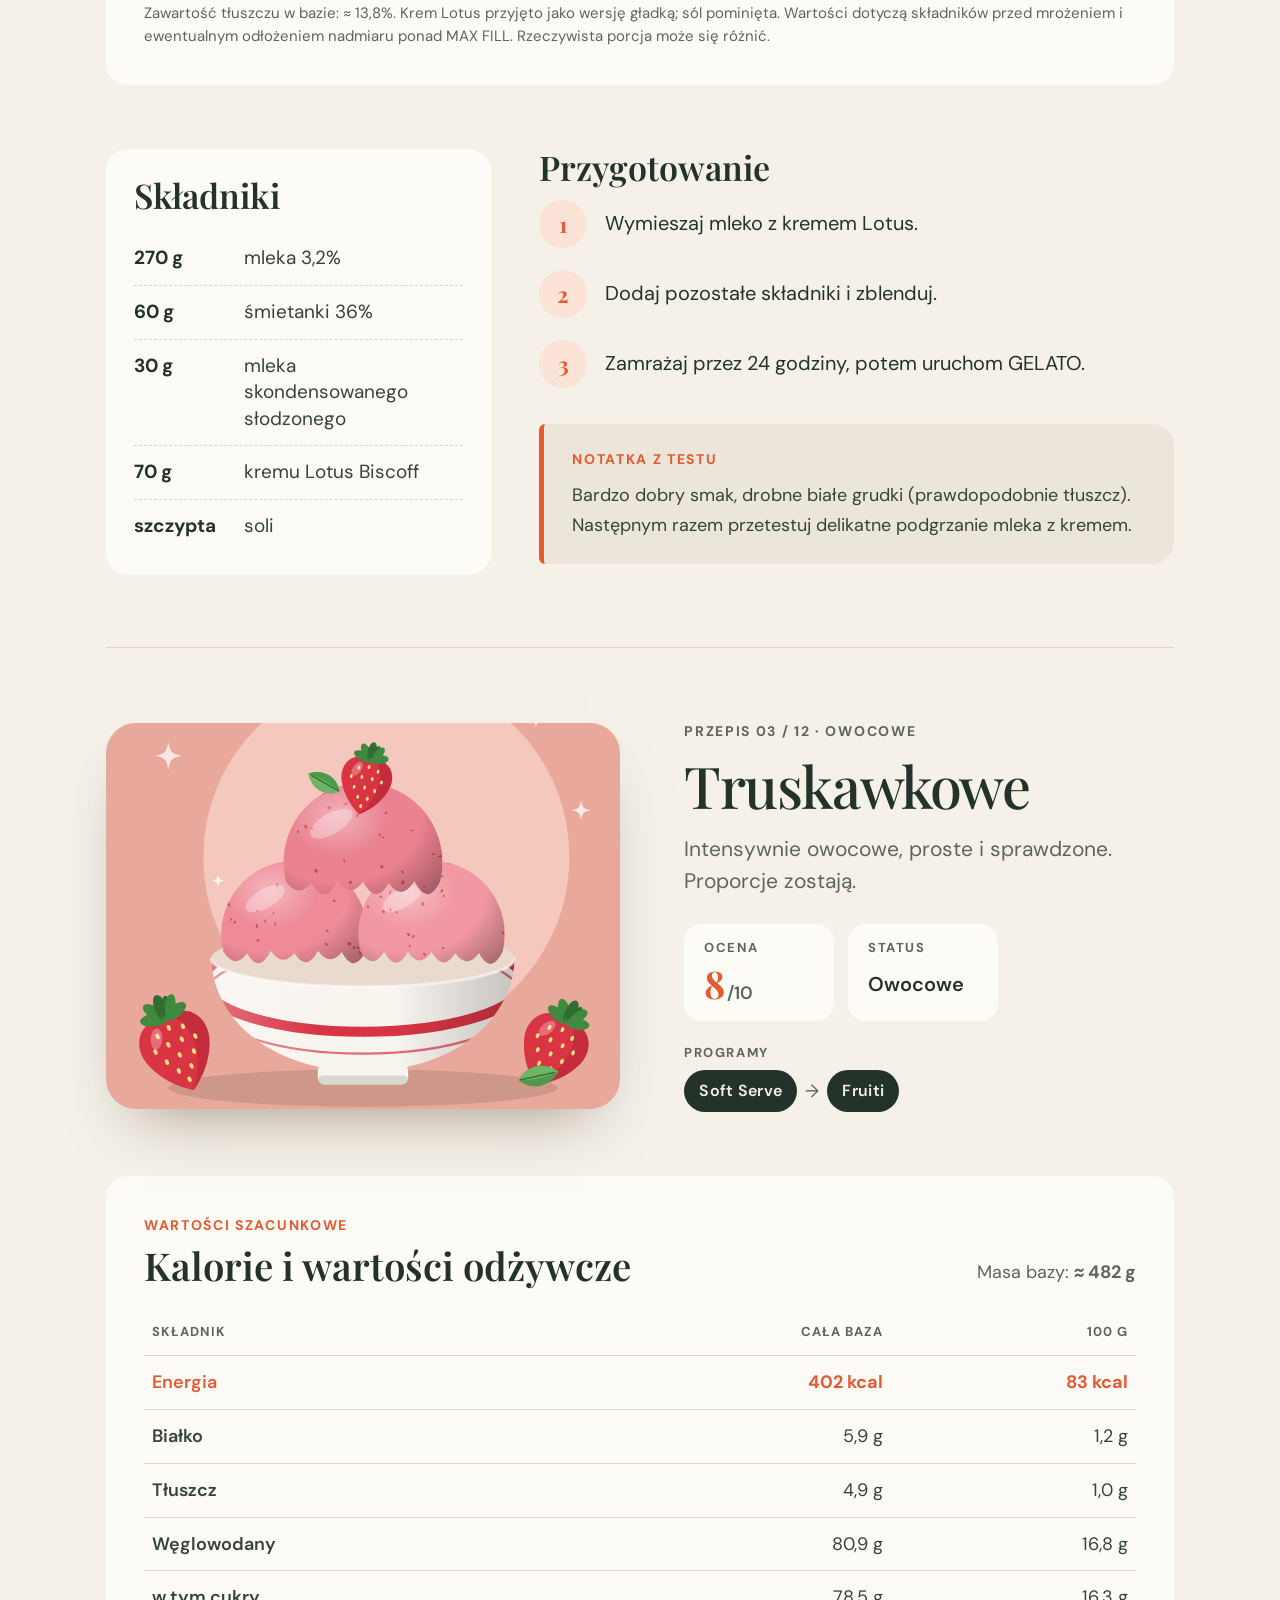
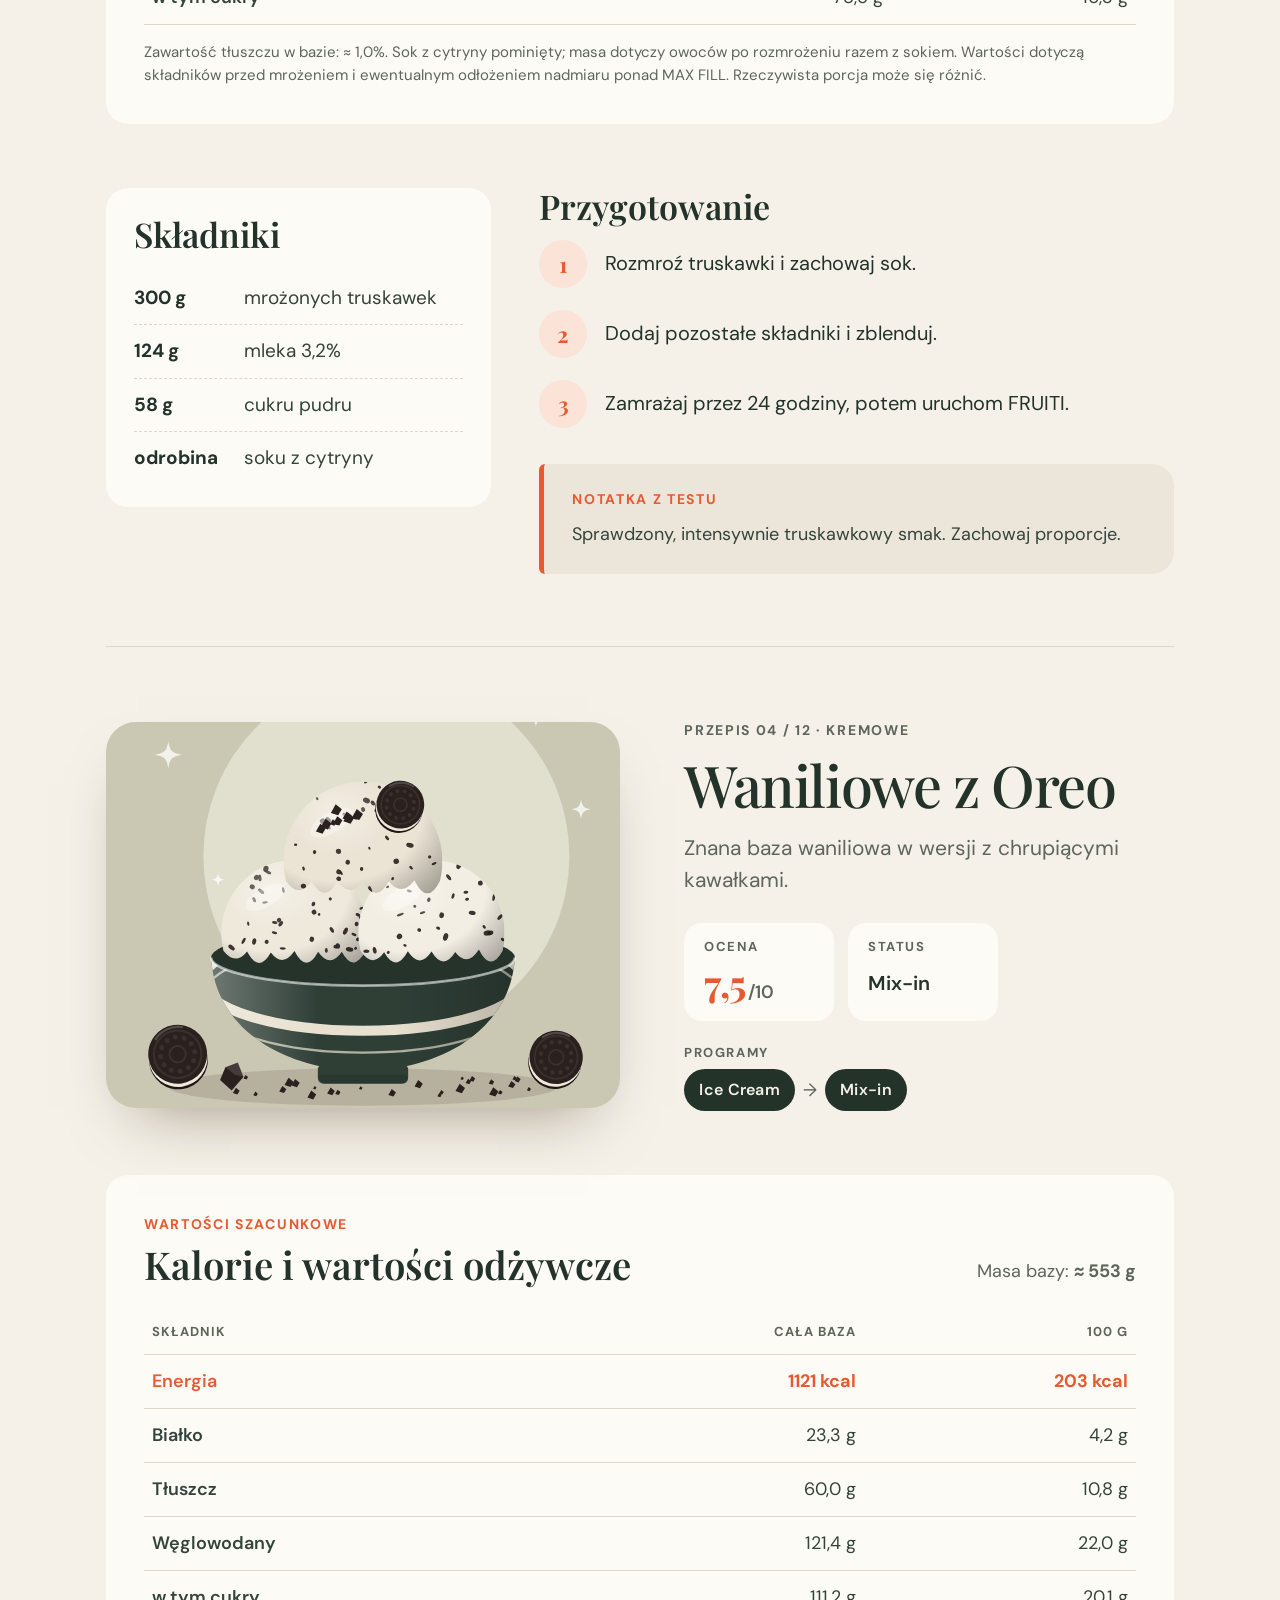
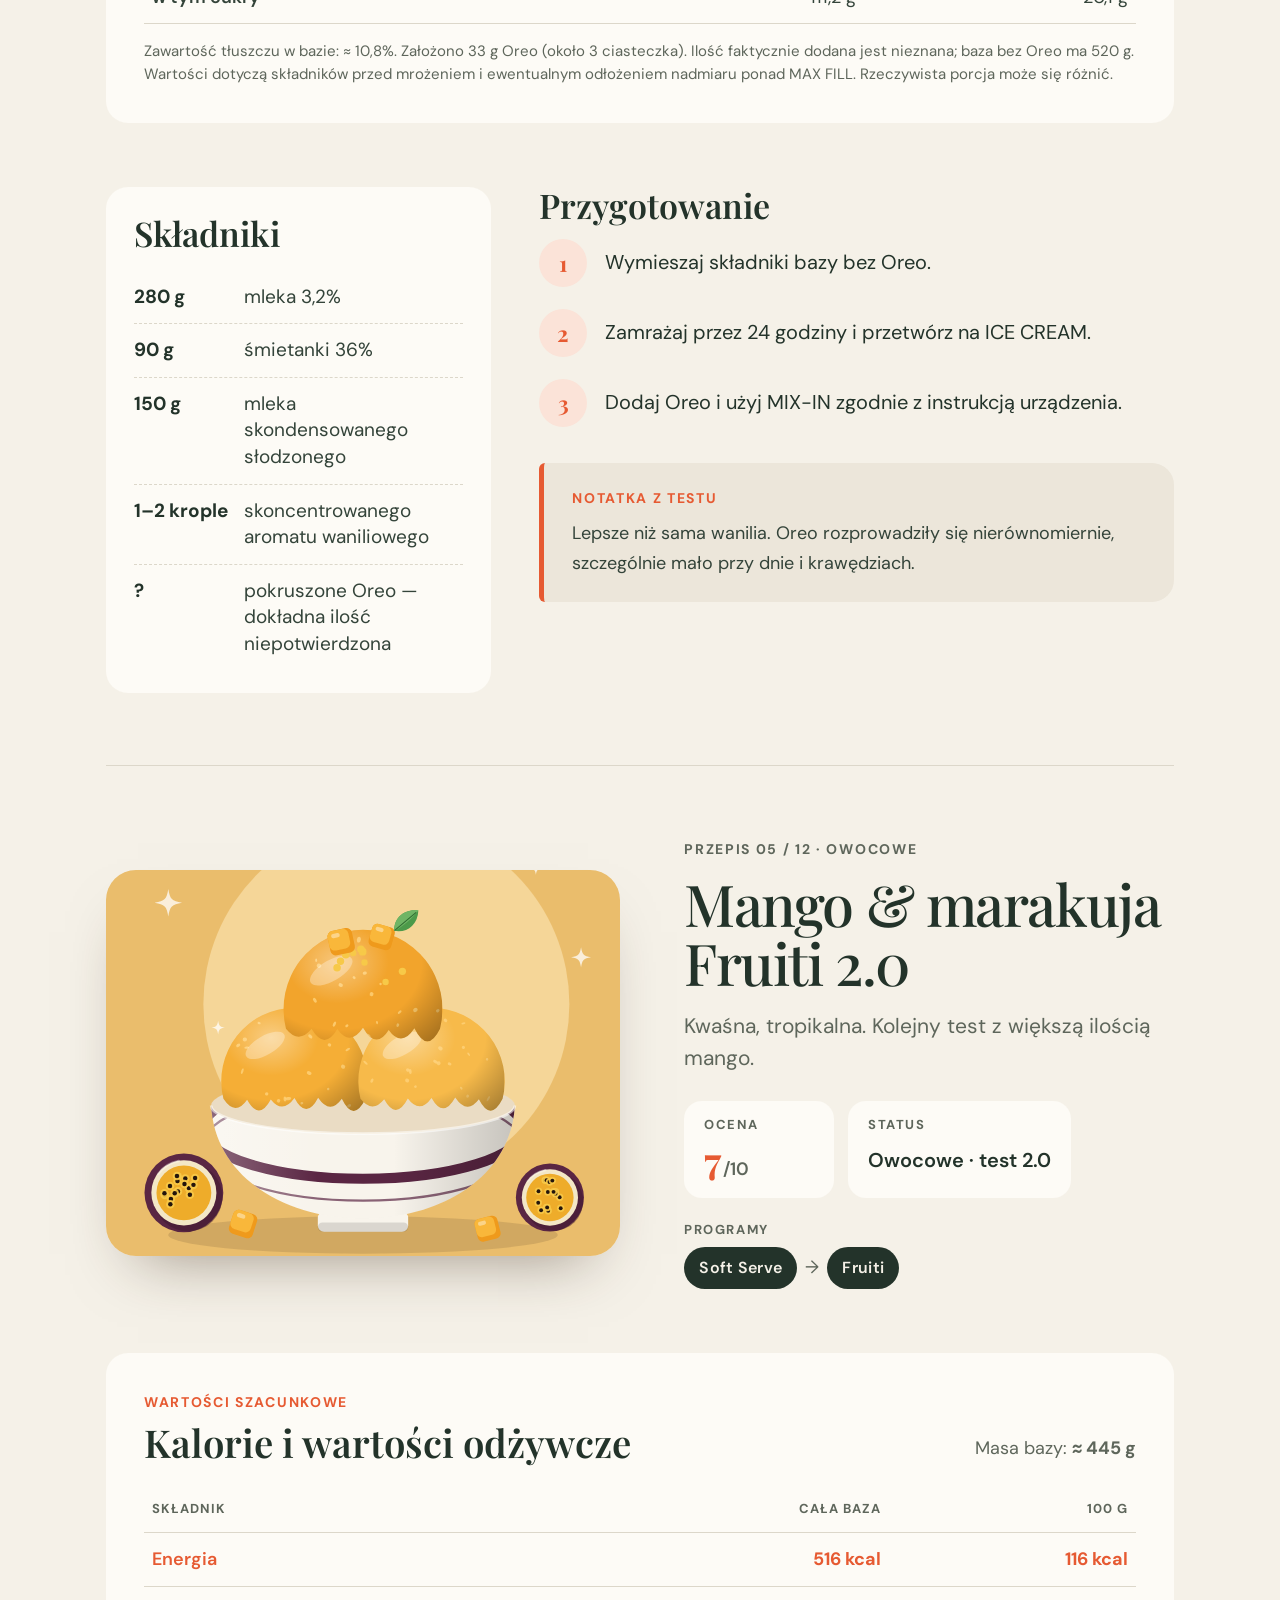
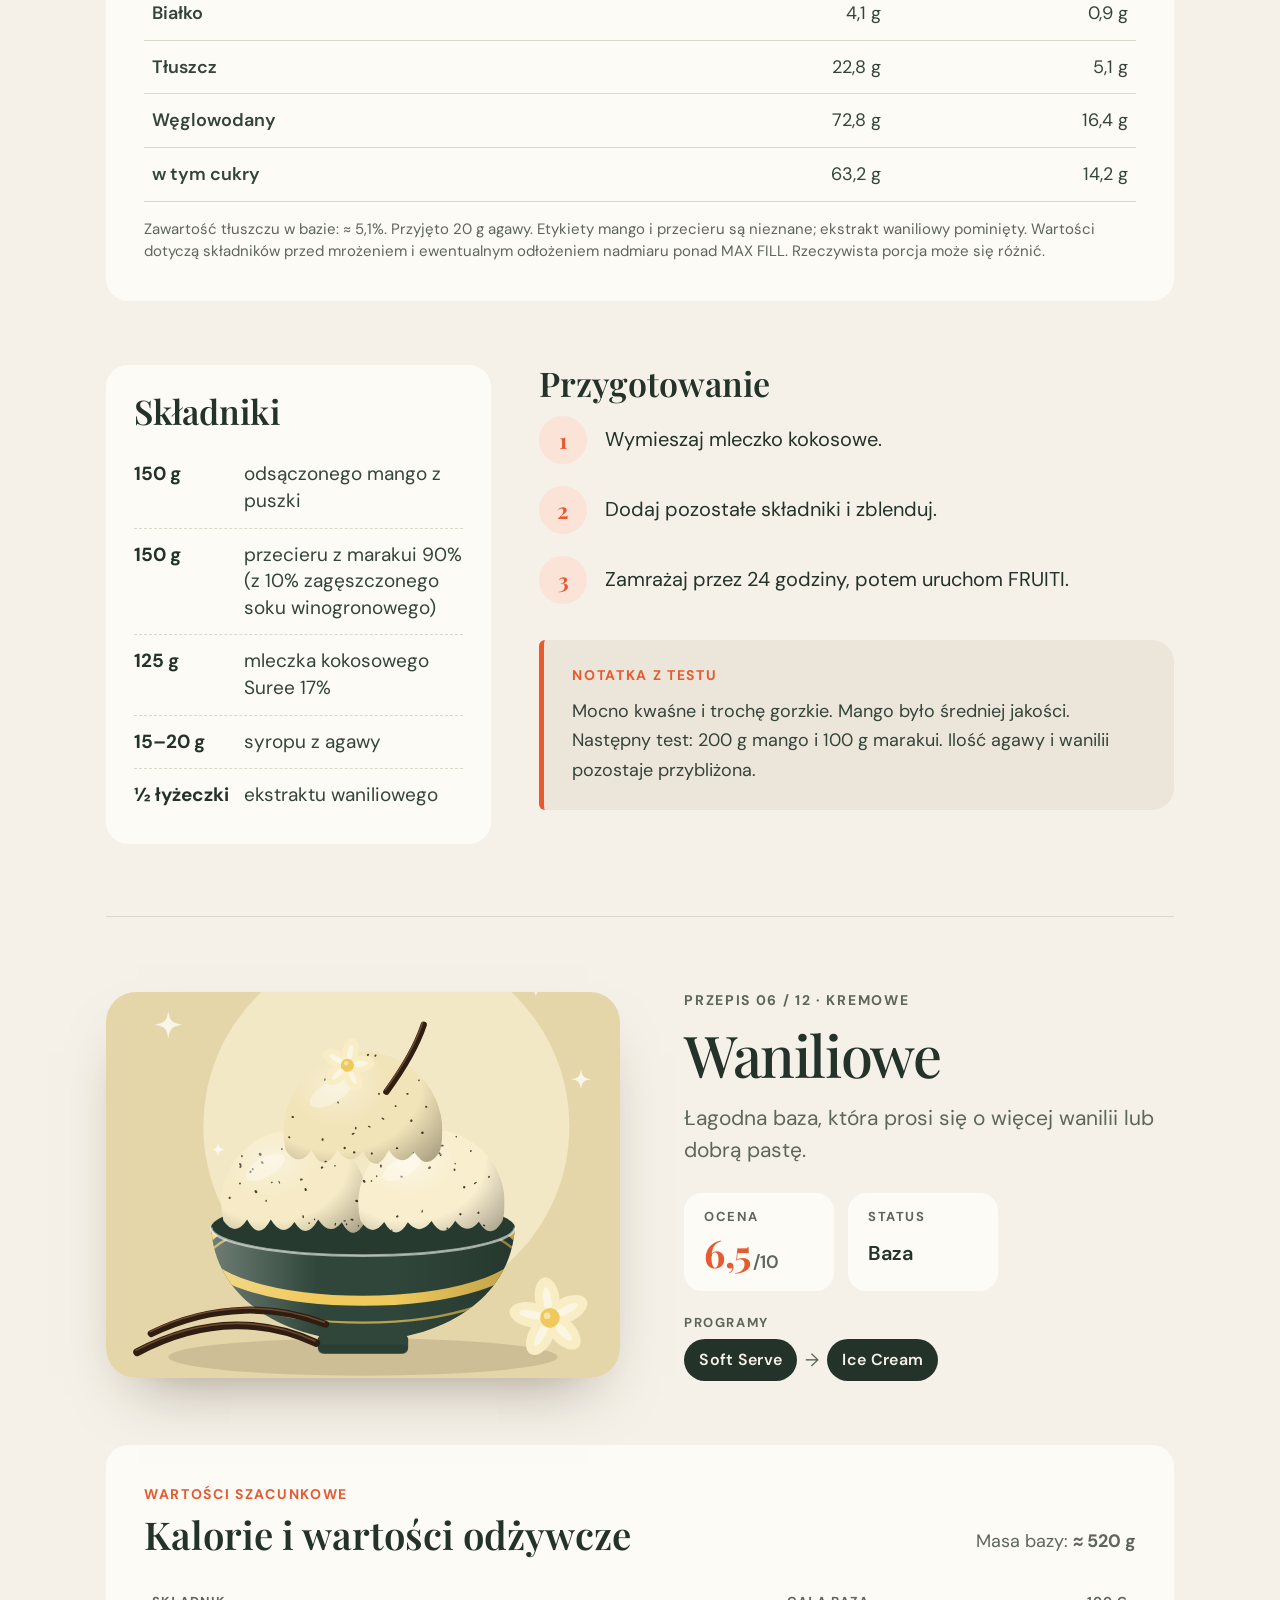
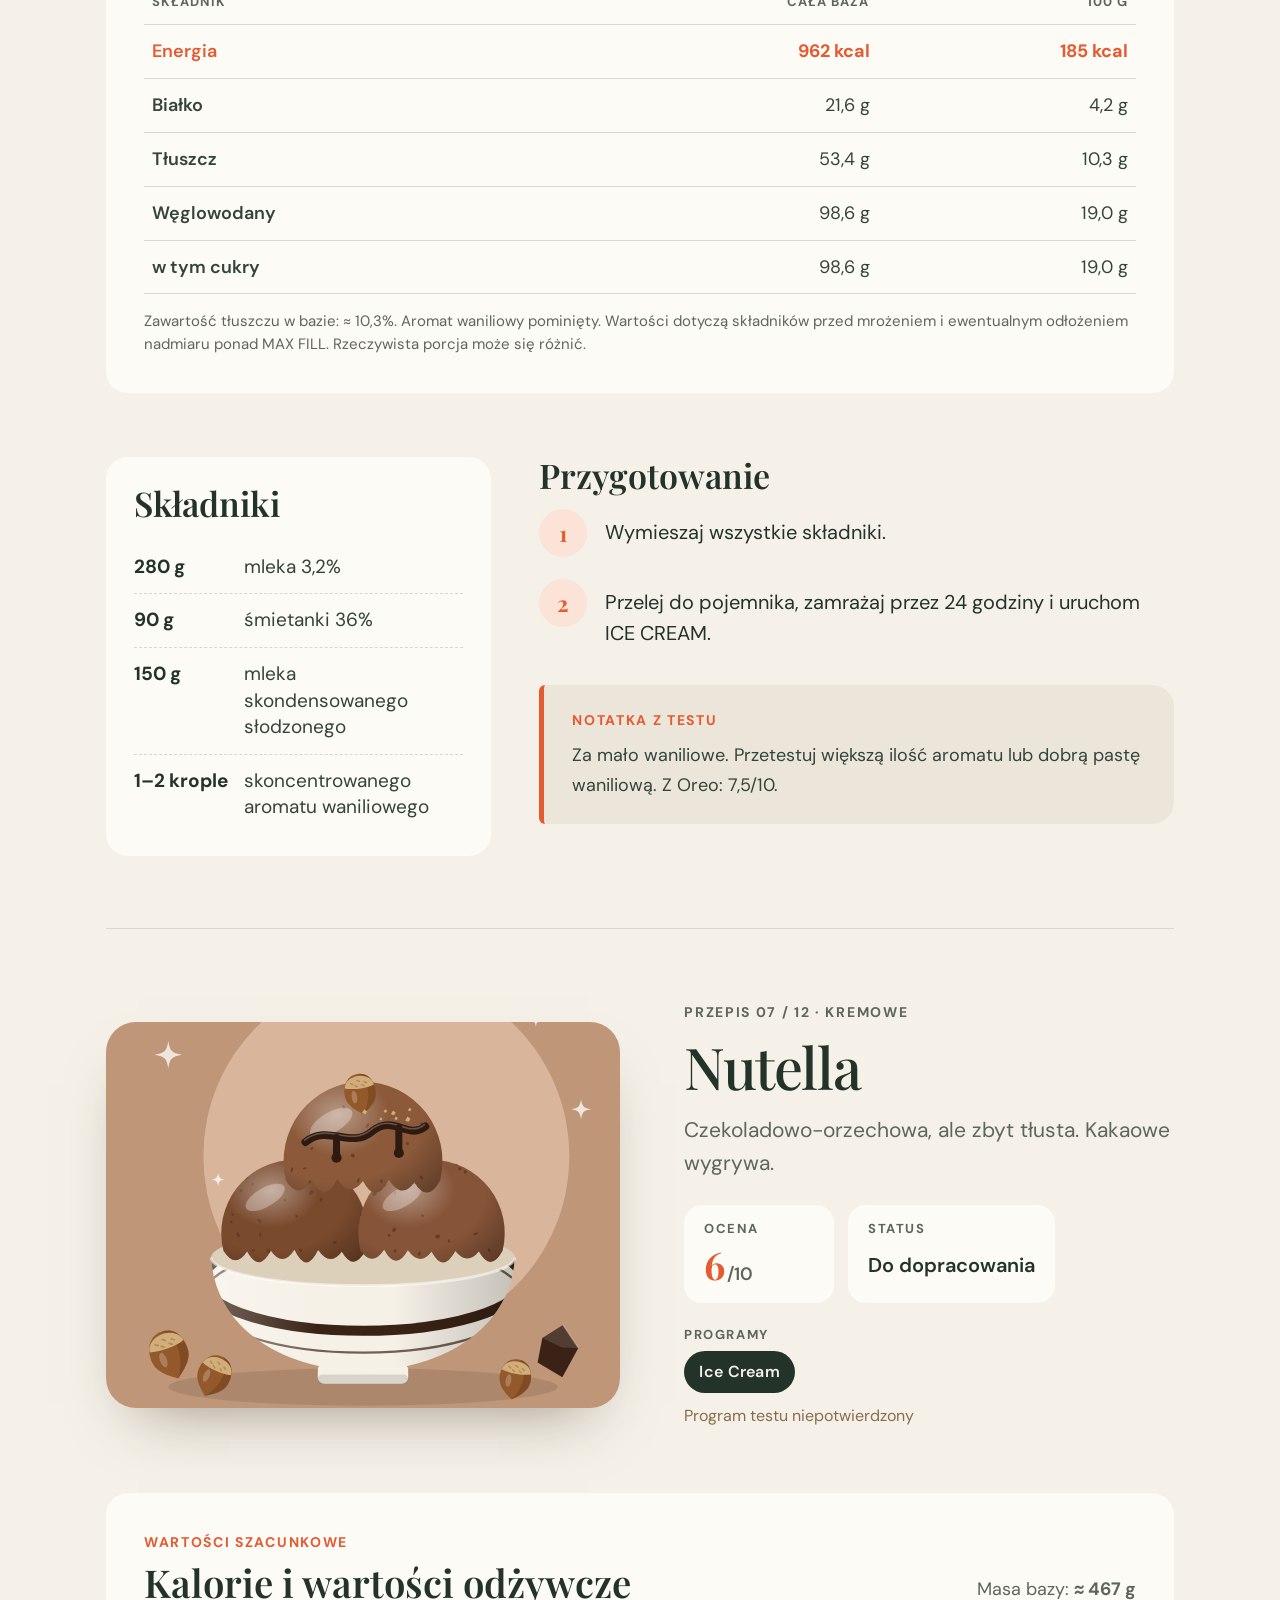
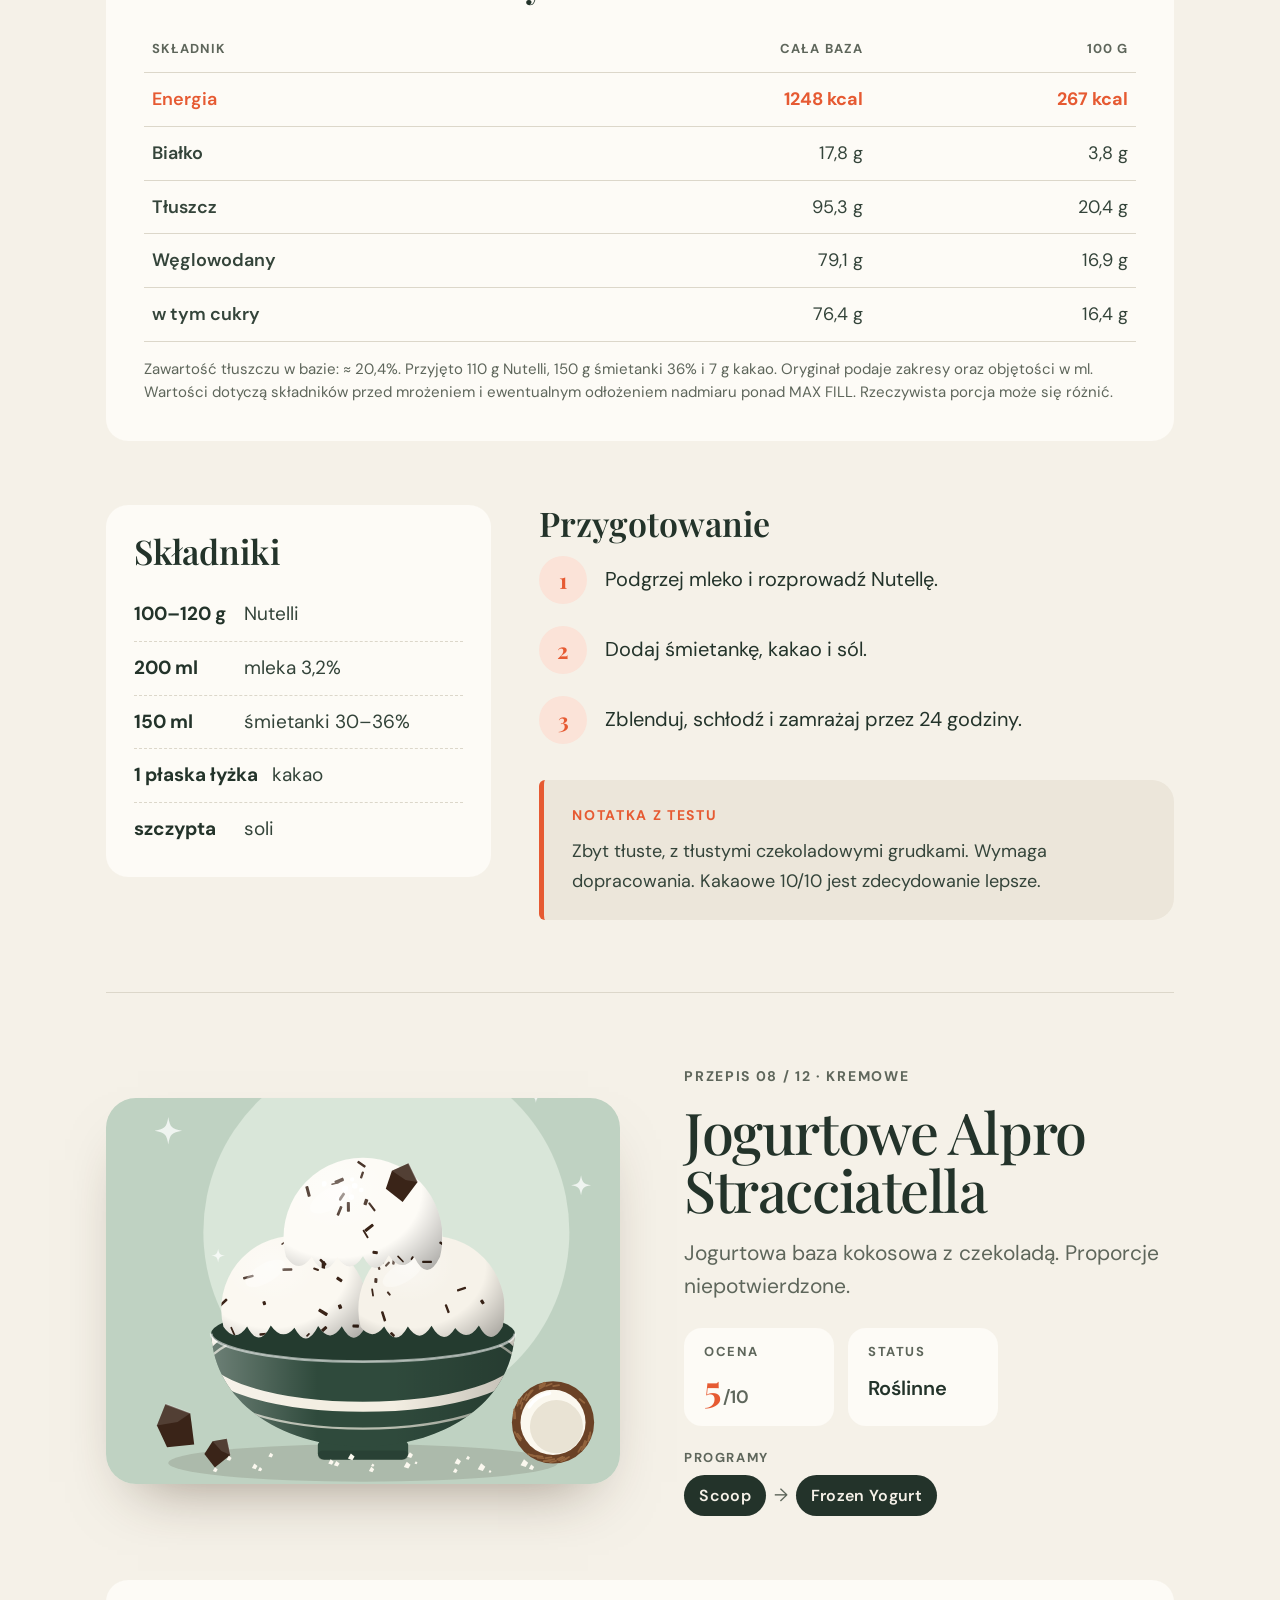
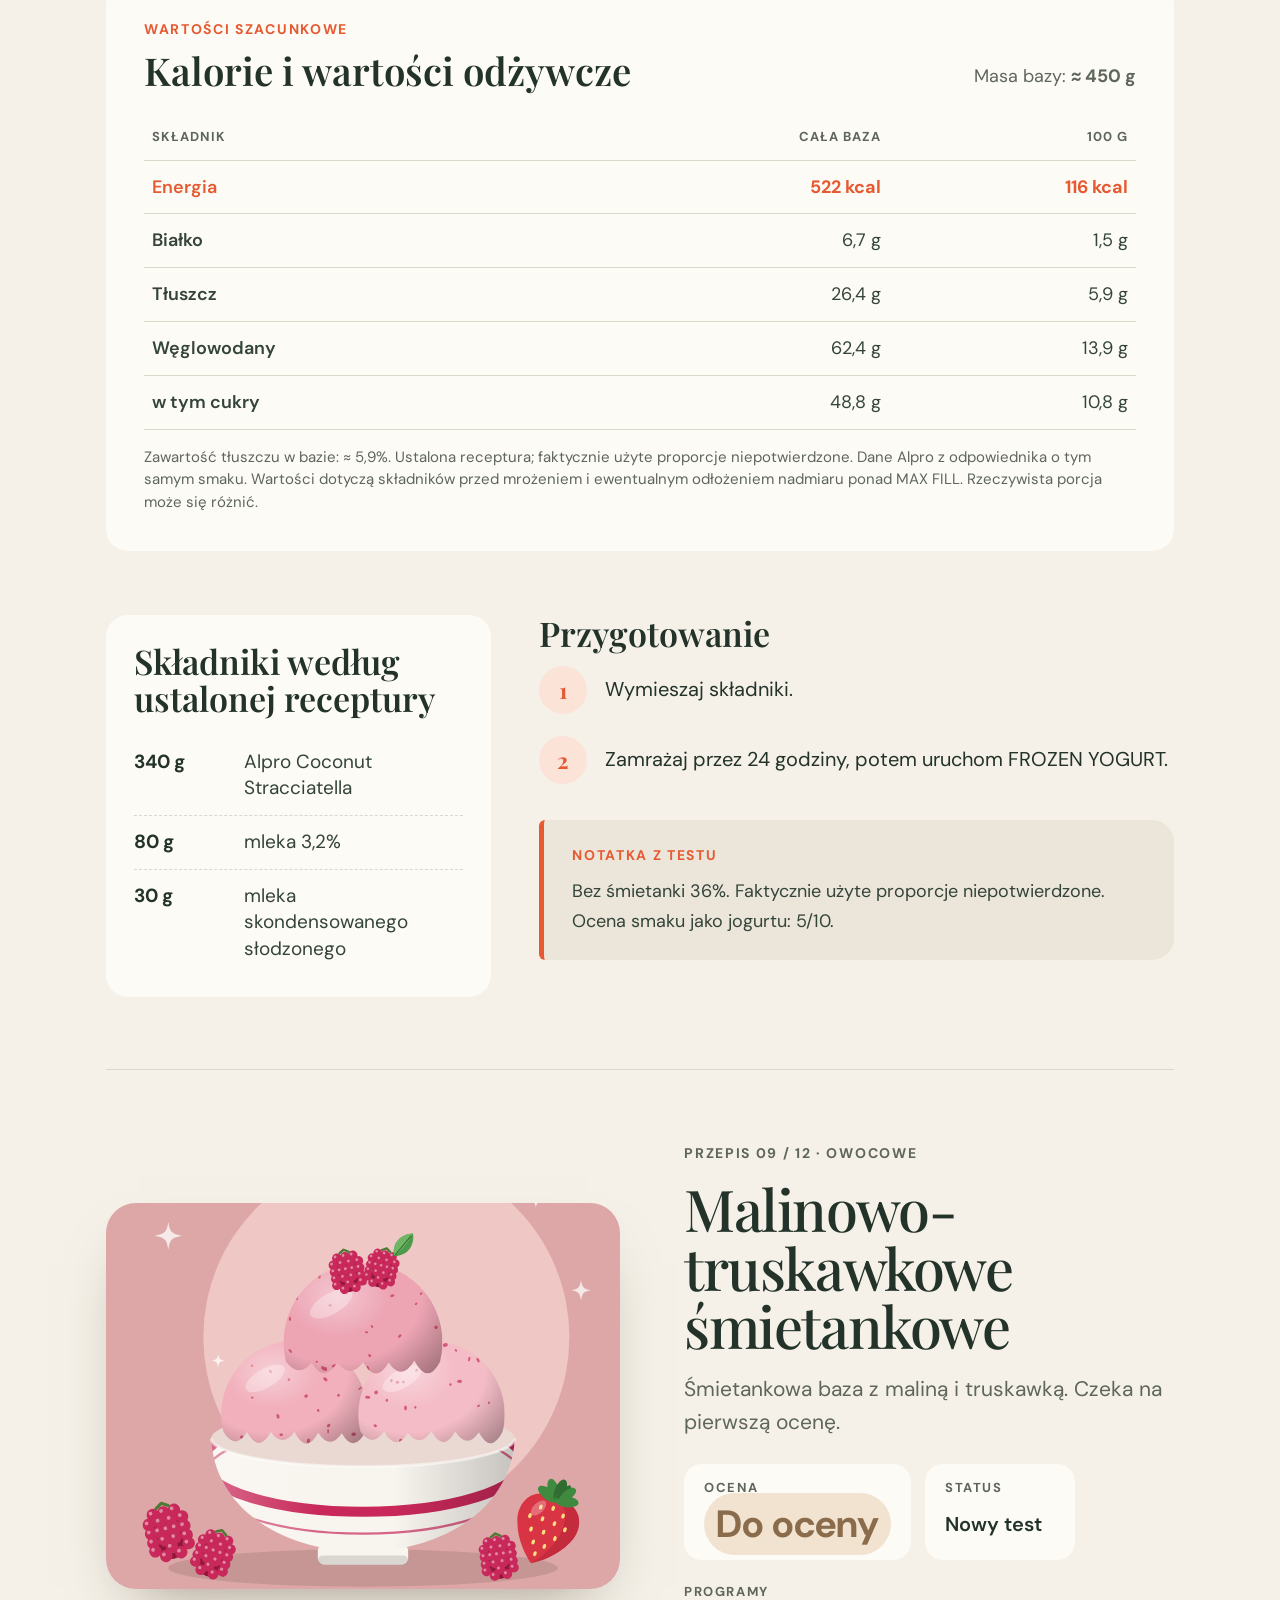
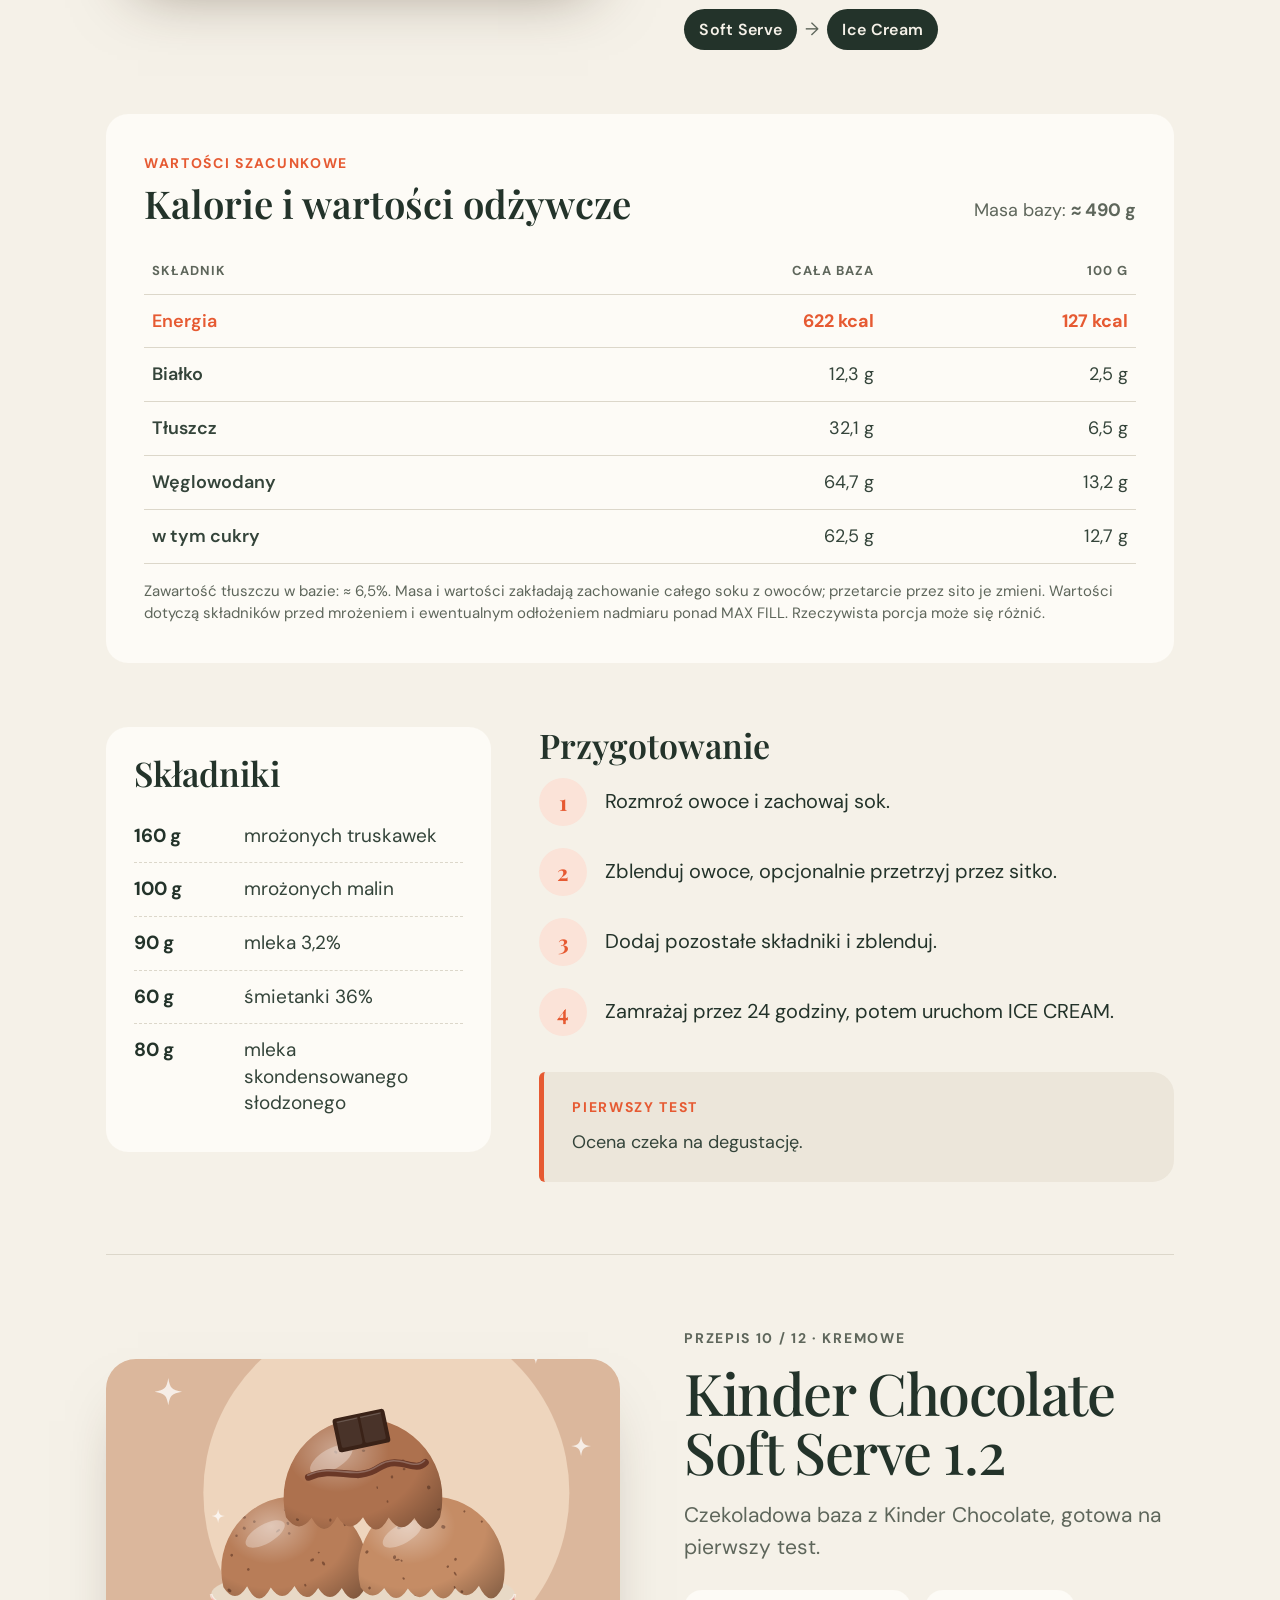
==== commit 20f179a6: "Add Caffè Latte and Reese’s Style recipes" ====
--- a/ksiazka.html
+++ b/ksiazka.html
@@ -28,7 +28,7 @@
     <header class="recipe-hero">
       <div class="recipe-art"><img src="/img/kakaowe.svg" alt="Ilustracja: Kakaowe" width="800" height="600"></div>
       <div class="recipe-intro">
-        <p class="eyebrow">Przepis 01 / 10 · Kremowe</p>
+        <p class="eyebrow">Przepis 01 / 12 · Kremowe</p>
         <h2 class="recipe-title">Kakaowe</h2>
         <p class="recipe-lede">Gęste kakao, szczypta soli i idealna kremowość po drugim obrocie.</p>
         <div class="recipe-facts">
@@ -84,7 +84,7 @@
     <header class="recipe-hero">
       <div class="recipe-art"><img src="/img/lotus.svg" alt="Ilustracja: Lotus Biscoff" width="800" height="600"></div>
       <div class="recipe-intro">
-        <p class="eyebrow">Przepis 02 / 10 · Kremowe</p>
+        <p class="eyebrow">Przepis 02 / 12 · Kremowe</p>
         <h2 class="recipe-title">Lotus Biscoff</h2>
         <p class="recipe-lede">Karmelowo-korzenny smak. Przy następnym teście lekko podgrzać krem.</p>
         <div class="recipe-facts">
@@ -136,7 +136,7 @@
     <header class="recipe-hero">
       <div class="recipe-art"><img src="/img/truskawkowe.svg" alt="Ilustracja: Truskawkowe" width="800" height="600"></div>
       <div class="recipe-intro">
-        <p class="eyebrow">Przepis 03 / 10 · Owocowe</p>
+        <p class="eyebrow">Przepis 03 / 12 · Owocowe</p>
         <h2 class="recipe-title">Truskawkowe</h2>
         <p class="recipe-lede">Intensywnie owocowe, proste i sprawdzone. Proporcje zostają.</p>
         <div class="recipe-facts">
@@ -187,7 +187,7 @@
     <header class="recipe-hero">
       <div class="recipe-art"><img src="/img/oreo.svg" alt="Ilustracja: Waniliowe z Oreo" width="800" height="600"></div>
       <div class="recipe-intro">
-        <p class="eyebrow">Przepis 04 / 10 · Kremowe</p>
+        <p class="eyebrow">Przepis 04 / 12 · Kremowe</p>
         <h2 class="recipe-title">Waniliowe z Oreo</h2>
         <p class="recipe-lede">Znana baza waniliowa w wersji z chrupiącymi kawałkami.</p>
         <div class="recipe-facts">
@@ -239,7 +239,7 @@
     <header class="recipe-hero">
       <div class="recipe-art"><img src="/img/mango.svg" alt="Ilustracja: Mango &amp; marakuja" width="800" height="600"></div>
       <div class="recipe-intro">
-        <p class="eyebrow">Przepis 05 / 10 · Owocowe</p>
+        <p class="eyebrow">Przepis 05 / 12 · Owocowe</p>
         <h2 class="recipe-title">Mango &amp; marakuja Fruiti 2.0</h2>
         <p class="recipe-lede">Kwaśna, tropikalna. Kolejny test z większą ilością mango.</p>
         <div class="recipe-facts">
@@ -291,7 +291,7 @@
     <header class="recipe-hero">
       <div class="recipe-art"><img src="/img/wanilia.svg" alt="Ilustracja: Waniliowe" width="800" height="600"></div>
       <div class="recipe-intro">
-        <p class="eyebrow">Przepis 06 / 10 · Kremowe</p>
+        <p class="eyebrow">Przepis 06 / 12 · Kremowe</p>
         <h2 class="recipe-title">Waniliowe</h2>
         <p class="recipe-lede">Łagodna baza, która prosi się o więcej wanilii lub dobrą pastę.</p>
         <div class="recipe-facts">
@@ -341,7 +341,7 @@
     <header class="recipe-hero">
       <div class="recipe-art"><img src="/img/nutella.svg" alt="Ilustracja: Nutella" width="800" height="600"></div>
       <div class="recipe-intro">
-        <p class="eyebrow">Przepis 07 / 10 · Kremowe</p>
+        <p class="eyebrow">Przepis 07 / 12 · Kremowe</p>
         <h2 class="recipe-title">Nutella</h2>
         <p class="recipe-lede">Czekoladowo-orzechowa, ale zbyt tłusta. Kakaowe wygrywa.</p>
         <div class="recipe-facts">
@@ -393,7 +393,7 @@
     <header class="recipe-hero">
       <div class="recipe-art"><img src="/img/jogurtowe.svg" alt="Ilustracja: Alpro Stracciatella" width="800" height="600"></div>
       <div class="recipe-intro">
-        <p class="eyebrow">Przepis 08 / 10 · Kremowe</p>
+        <p class="eyebrow">Przepis 08 / 12 · Kremowe</p>
         <h2 class="recipe-title">Jogurtowe Alpro Stracciatella</h2>
         <p class="recipe-lede">Jogurtowa baza kokosowa z czekoladą. Proporcje niepotwierdzone.</p>
         <div class="recipe-facts">
@@ -442,7 +442,7 @@
     <header class="recipe-hero">
       <div class="recipe-art"><img src="/img/malinowe.svg" alt="Ilustracja: Malinowo-truskawkowe" width="800" height="600"></div>
       <div class="recipe-intro">
-        <p class="eyebrow">Przepis 09 / 10 · Owocowe</p>
+        <p class="eyebrow">Przepis 09 / 12 · Owocowe</p>
         <h2 class="recipe-title">Malinowo-truskawkowe śmietankowe</h2>
         <p class="recipe-lede">Śmietankowa baza z maliną i truskawką. Czeka na pierwszą ocenę.</p>
         <div class="recipe-facts">
@@ -495,7 +495,7 @@
     <header class="recipe-hero">
       <div class="recipe-art"><img src="/img/kinder.svg" alt="Ilustracja: Kinder Chocolate" width="800" height="600"></div>
       <div class="recipe-intro">
-        <p class="eyebrow">Przepis 10 / 10 · Kremowe</p>
+        <p class="eyebrow">Przepis 10 / 12 · Kremowe</p>
         <h2 class="recipe-title">Kinder Chocolate Soft Serve 1.2</h2>
         <p class="recipe-lede">Czekoladowa baza z Kinder Chocolate, gotowa na pierwszy test.</p>
         <div class="recipe-facts">
@@ -539,6 +539,95 @@
         <aside class="note">
           <h3>Pierwszy test</h3>
           <p>Receptura z rozmowy z 16 listopada 2026 r. Ocena czeka na degustację.</p>
+        </aside>
+      </section>
+    </div>
+  </article>
+    <article class="recipe" id="caffe-latte">
+    <header class="recipe-hero">
+      <div class="recipe-art"><img src="/img/caffe-latte.svg" alt="Ilustracja: Caffè Latte 1.1" width="800" height="600"></div>
+      <div class="recipe-intro">
+        <p class="eyebrow">Przepis 11 / 12 · Kremowe</p>
+        <h2 class="recipe-title">Caffè Latte 1.1</h2>
+        <p class="recipe-lede">Mleczne lody na mocnym espresso, bez mleka w proszku.</p>
+        <div class="recipe-facts">
+          <div class="fact"><span class="fact-label">Ocena</span><span class="score pending">Do oceny</span></div>
+          <div class="fact"><span class="fact-label">Status</span><span class="fact-value">Espresso</span></div>
+        </div>
+        <div class="programs"><span class="fact-label">Programy</span><div class="chips"><span class="chip">Soft Serve</span><span class="chip-arrow" aria-hidden="true">→</span><span class="chip">Ice Cream</span></div></div>
+      </div>
+    </header>
+
+
+
+    <div class="recipe-body">
+      <section class="panel ingredients">
+        <h2>Składniki</h2>
+        <ul class="ing-list">
+          <li><span class="ing-amount">240 g</span><span class="ing-item">mleka 3,2%</span></li>
+          <li><span class="ing-amount">60 g</span><span class="ing-item">mocnego espresso</span></li>
+          <li><span class="ing-amount">60 g</span><span class="ing-item">śmietanki 36%</span></li>
+          <li><span class="ing-amount">130 g</span><span class="ing-item">mleka skondensowanego słodzonego</span></li>
+          <li><span class="ing-amount">mała szczypta</span><span class="ing-item">soli</span></li>
+        </ul>
+      </section>
+      <section class="method">
+        <h2>Przygotowanie</h2>
+        <ol class="steps">
+          <li><span>Zaparz espresso i wymieszaj je na ciepło z mlekiem skondensowanym.</span></li>
+          <li><span>Dodaj mleko, śmietankę i sól. Blenduj przez 20–30 sekund.</span></li>
+          <li><span>Schłodź, przelej do pojemnika do linii MAX FILL i zamrażaj na płasko przez 24 godziny.</span></li>
+          <li><span>Wybierz tryb SOFT SERVE i program ICE CREAM.</span></li>
+        </ol>
+        <aside class="note">
+          <h3>Do przetestowania</h3>
+          <p>Jeśli po teście smak kawy będzie za słaby, w kolejnej próbie dodaj 2–3 g kawy rozpuszczalnej bez dolewania wody.</p>
+        </aside>
+      </section>
+    </div>
+  </article>
+    <article class="recipe" id="reeses-style">
+    <header class="recipe-hero">
+      <div class="recipe-art"><img src="/img/reeses-style.svg" alt="Ilustracja: Reese's Style 1.2" width="800" height="600"></div>
+      <div class="recipe-intro">
+        <p class="eyebrow">Przepis 12 / 12 · Kremowe</p>
+        <h2 class="recipe-title">Reese's Style 1.2</h2>
+        <p class="recipe-lede">Kakaowa baza z masłem z orzeszków ziemnych. Wariant Deluxe dodaje mleczną czekoladę i orzechowe smugi.</p>
+        <div class="recipe-facts">
+          <div class="fact"><span class="fact-label">Ocena</span><span class="score pending">Do oceny</span></div>
+          <div class="fact"><span class="fact-label">Status</span><span class="fact-value">Masło orzechowe i kakao</span></div>
+        </div>
+        <div class="programs"><span class="fact-label">Programy</span><div class="chips"><span class="chip">Ice Cream</span><span class="chip-arrow" aria-hidden="true">→</span><span class="chip">Mix-in</span></div></div>
+      </div>
+    </header>
+
+
+
+    <div class="recipe-body">
+      <section class="panel ingredients">
+        <h2>Składniki</h2>
+        <ul class="ing-list">
+          <li><span class="ing-amount">280 g</span><span class="ing-item">mleka 3,2%</span></li>
+          <li><span class="ing-amount">70 g</span><span class="ing-item">masła z orzeszków ziemnych z Biedronki (100% orzeszków, 16% kawałków)</span></li>
+          <li><span class="ing-amount">110 g</span><span class="ing-item">mleka skondensowanego słodzonego</span></li>
+          <li><span class="ing-amount">20 g</span><span class="ing-item">kakao</span></li>
+          <li><span class="ing-amount">10 g</span><span class="ing-item">śmietanki 36%</span></li>
+          <li><span class="ing-amount">0,5 g</span><span class="ing-item">soli</span></li>
+          <li><span class="ing-amount">25 g</span><span class="ing-item">mlecznej czekolady (Deluxe)</span></li>
+          <li><span class="ing-amount">20 g</span><span class="ing-item">masła KFD Crunchy (Deluxe)</span></li>
+        </ul>
+      </section>
+      <section class="method">
+        <h2>Przygotowanie</h2>
+        <ol class="steps">
+          <li><span>Wymieszaj zawartość słoika, żeby połączyć olej z masą orzechową, i odważ porcję do bazy.</span></li>
+          <li><span>Zblenduj składniki bazy na gładko. Schłodź, przelej do pojemnika do linii MAX FILL i zamrażaj na płasko przez 24 godziny.</span></li>
+          <li><span>Wybierz tryb SCOOP i program ICE CREAM.</span></li>
+          <li><span>W wersji Deluxe dodaj posiekaną mleczną czekoladę i uruchom MIX-IN. Na końcu ręcznie wmieszaj KFD Crunchy, zostawiając smugi.</span></li>
+        </ol>
+        <aside class="note">
+          <h3>Do przetestowania</h3>
+          <p>Jeśli wybierzesz SOFT SERVE, baza musi być całkowicie gładka. Dodatki nałóż po wyciśnięciu lodów.</p>
         </aside>
       </section>
     </div>
